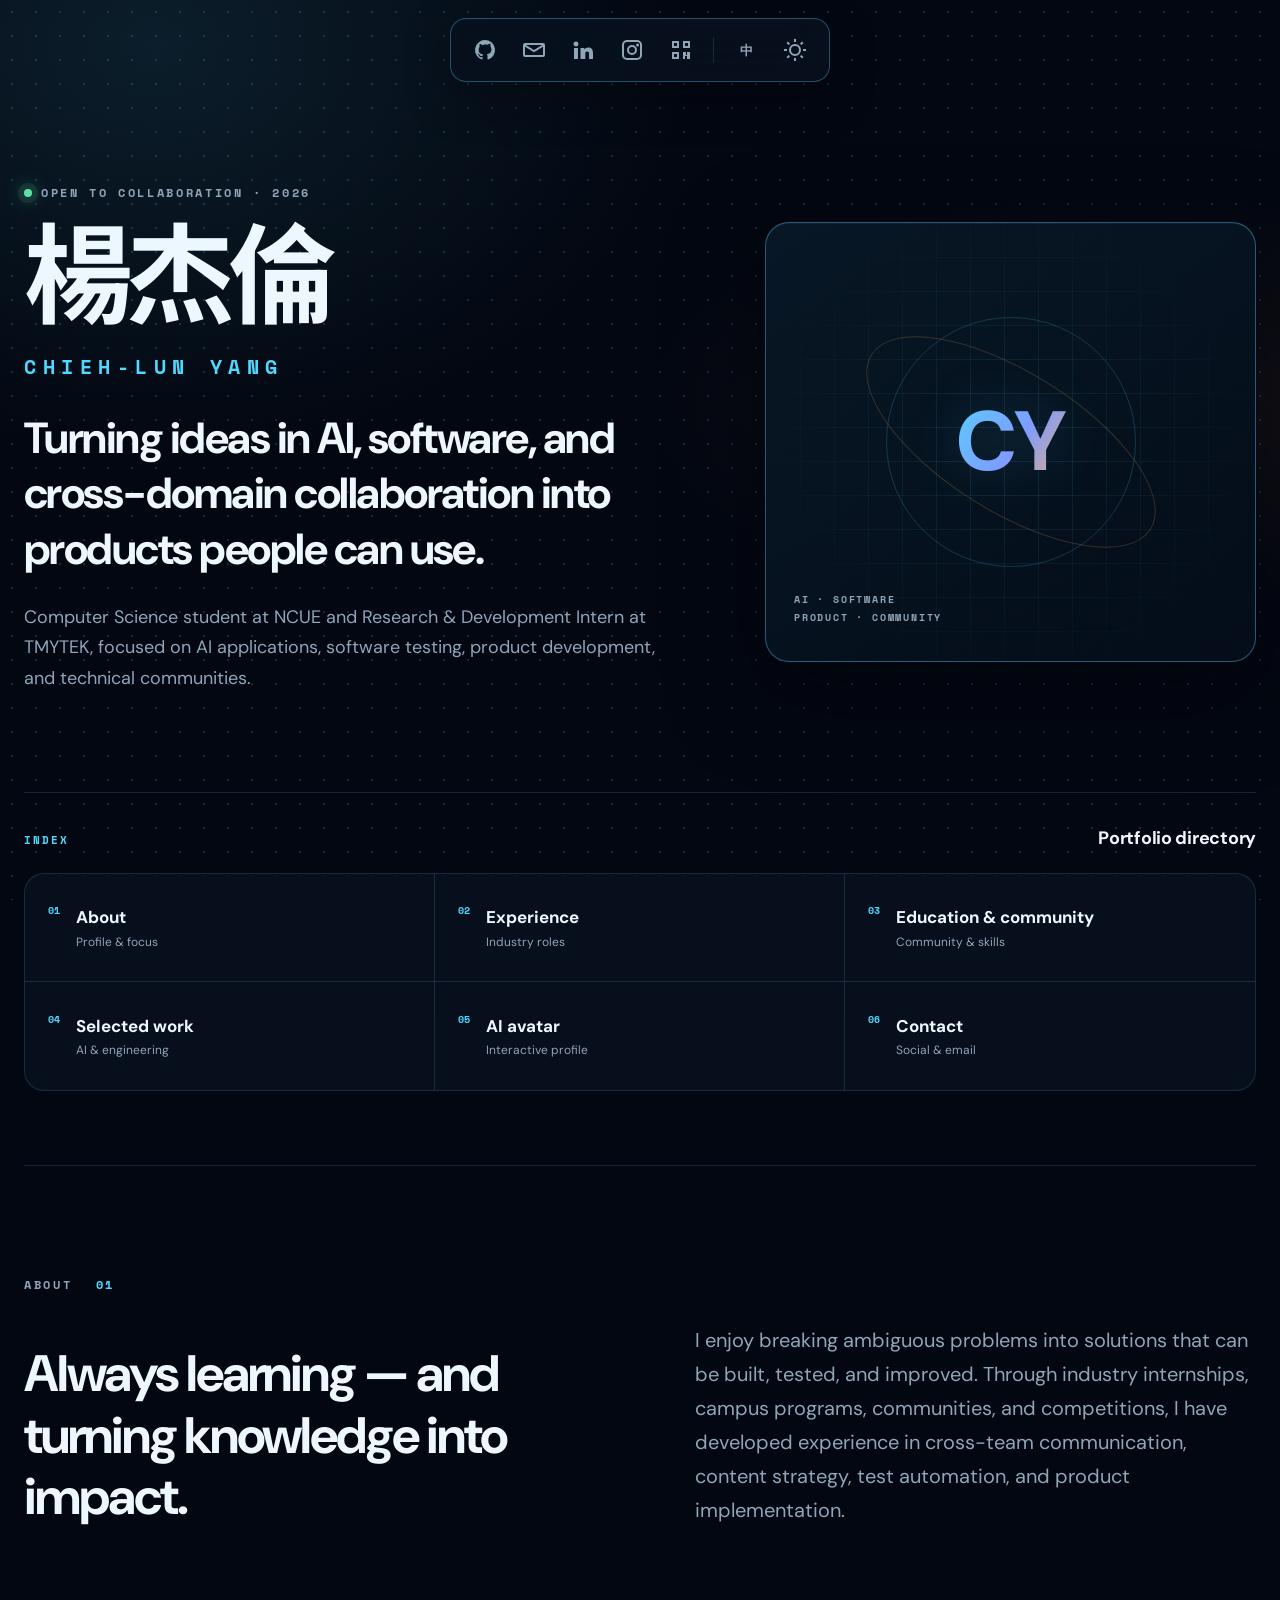
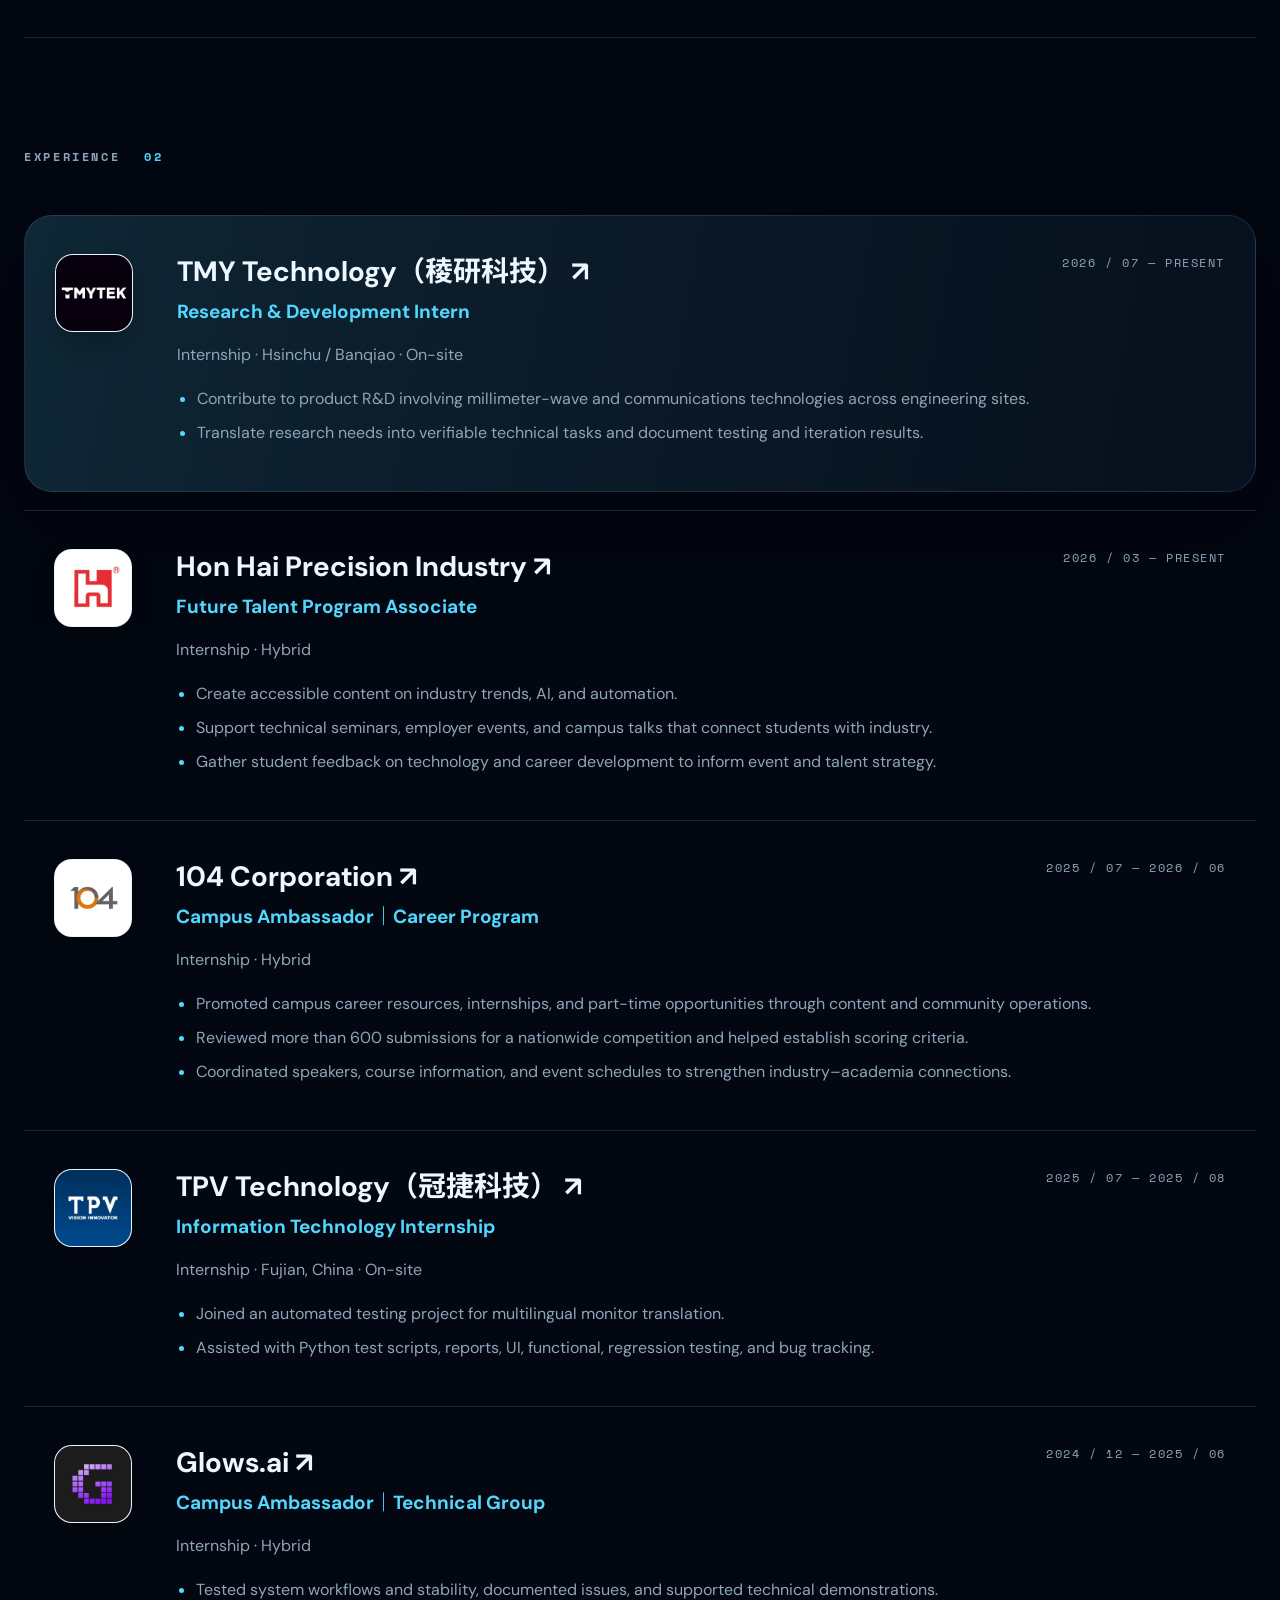
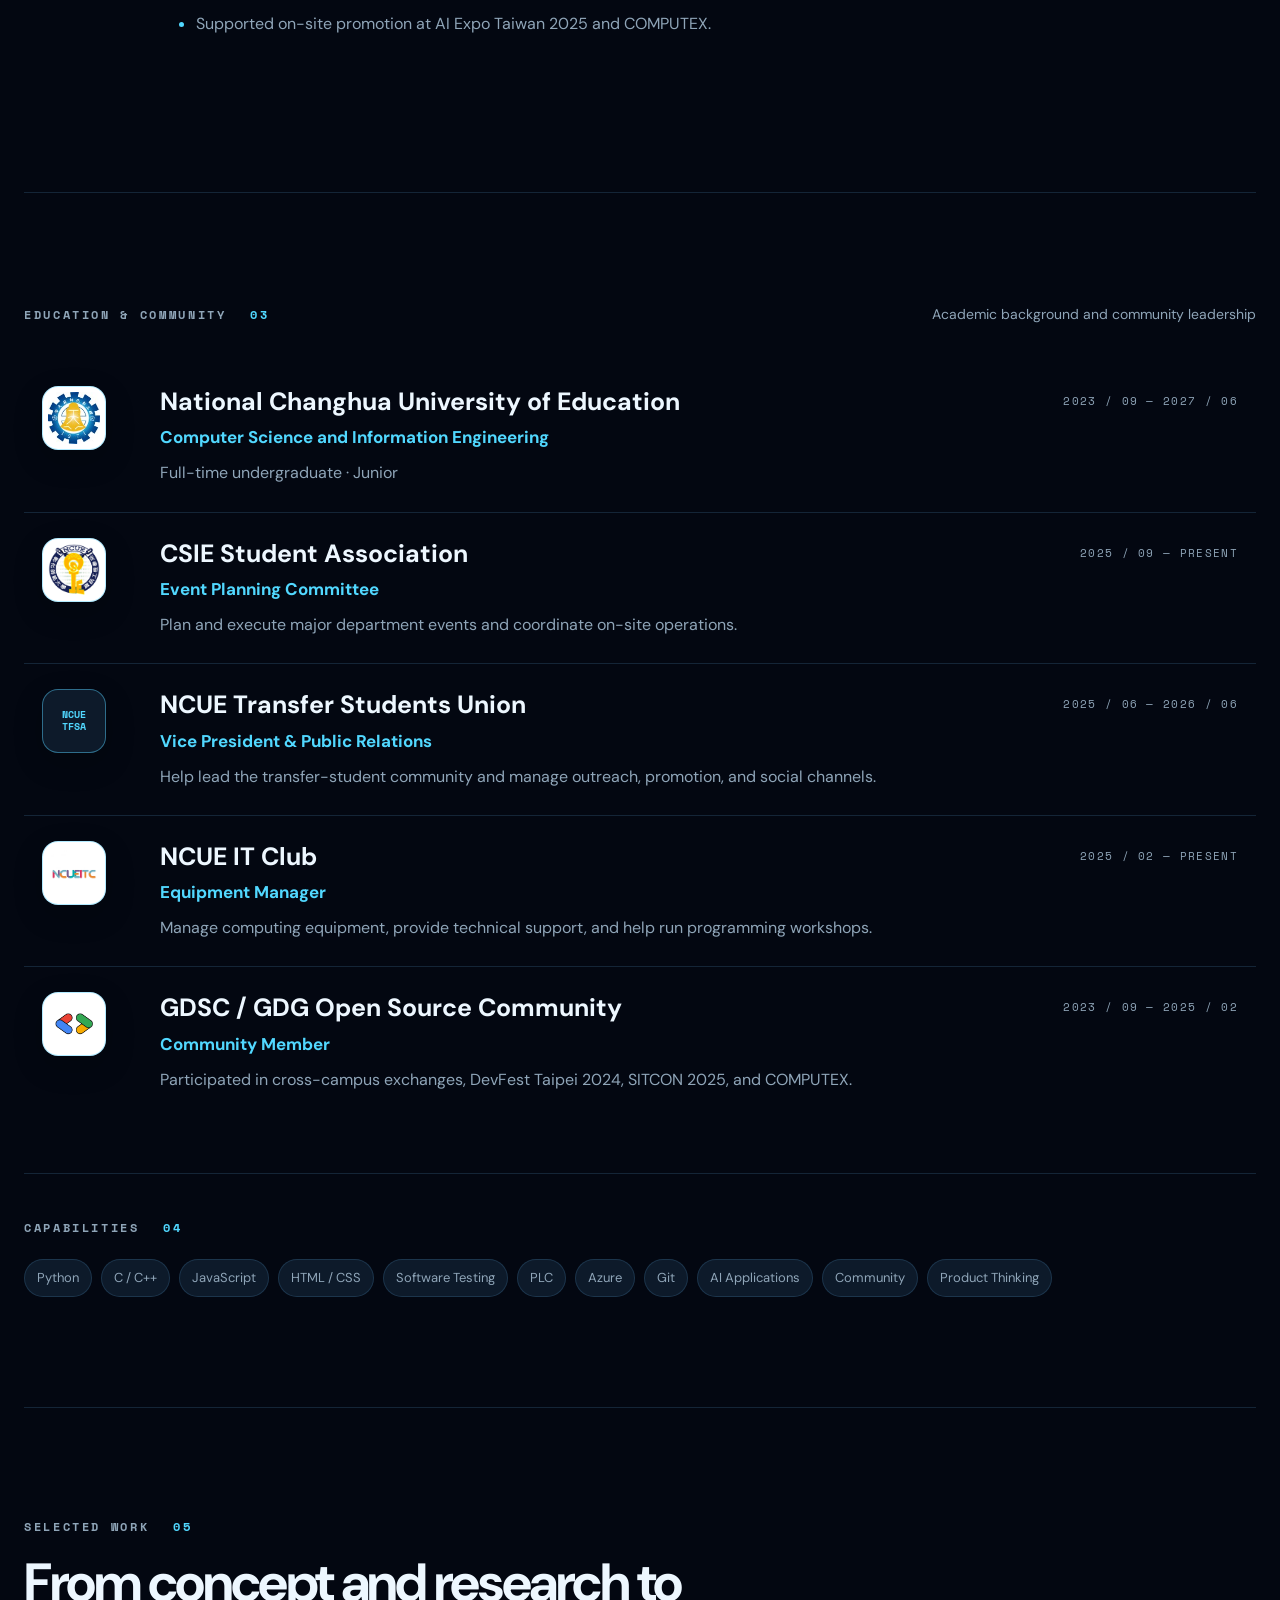
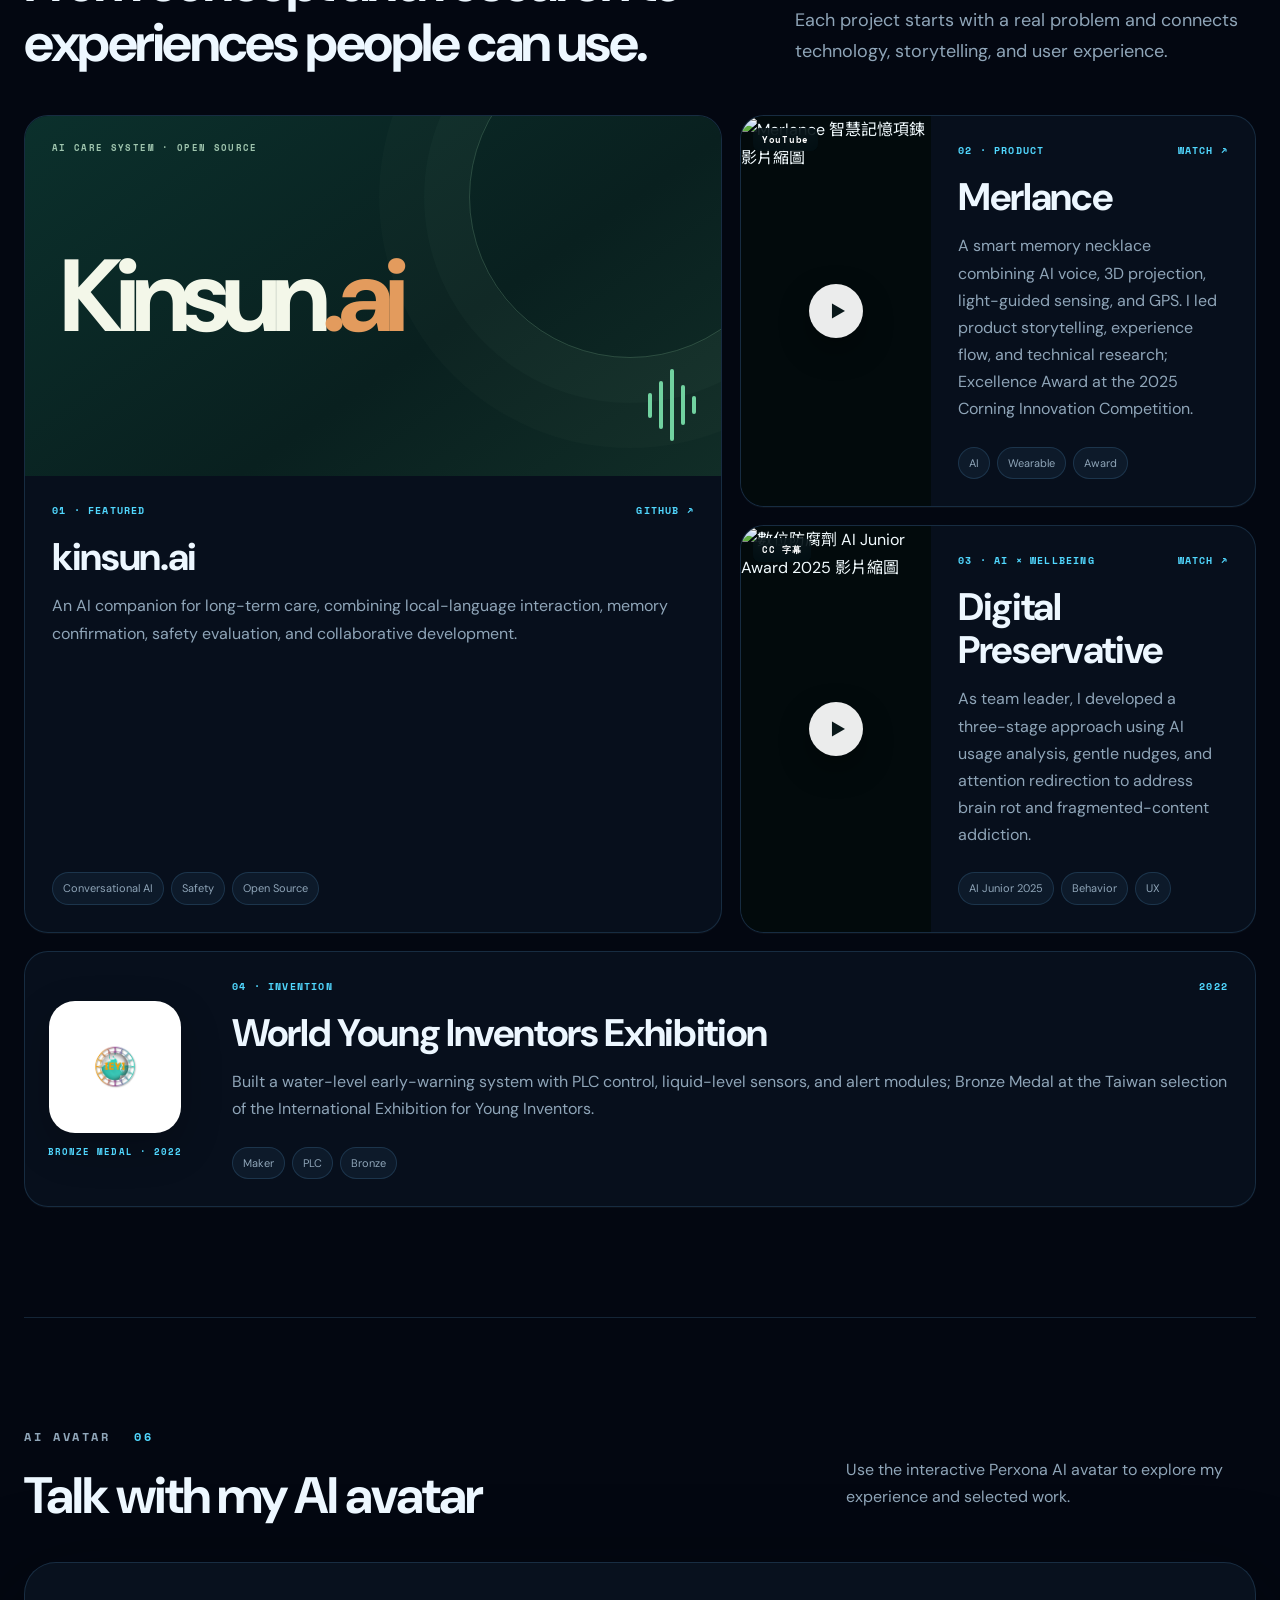
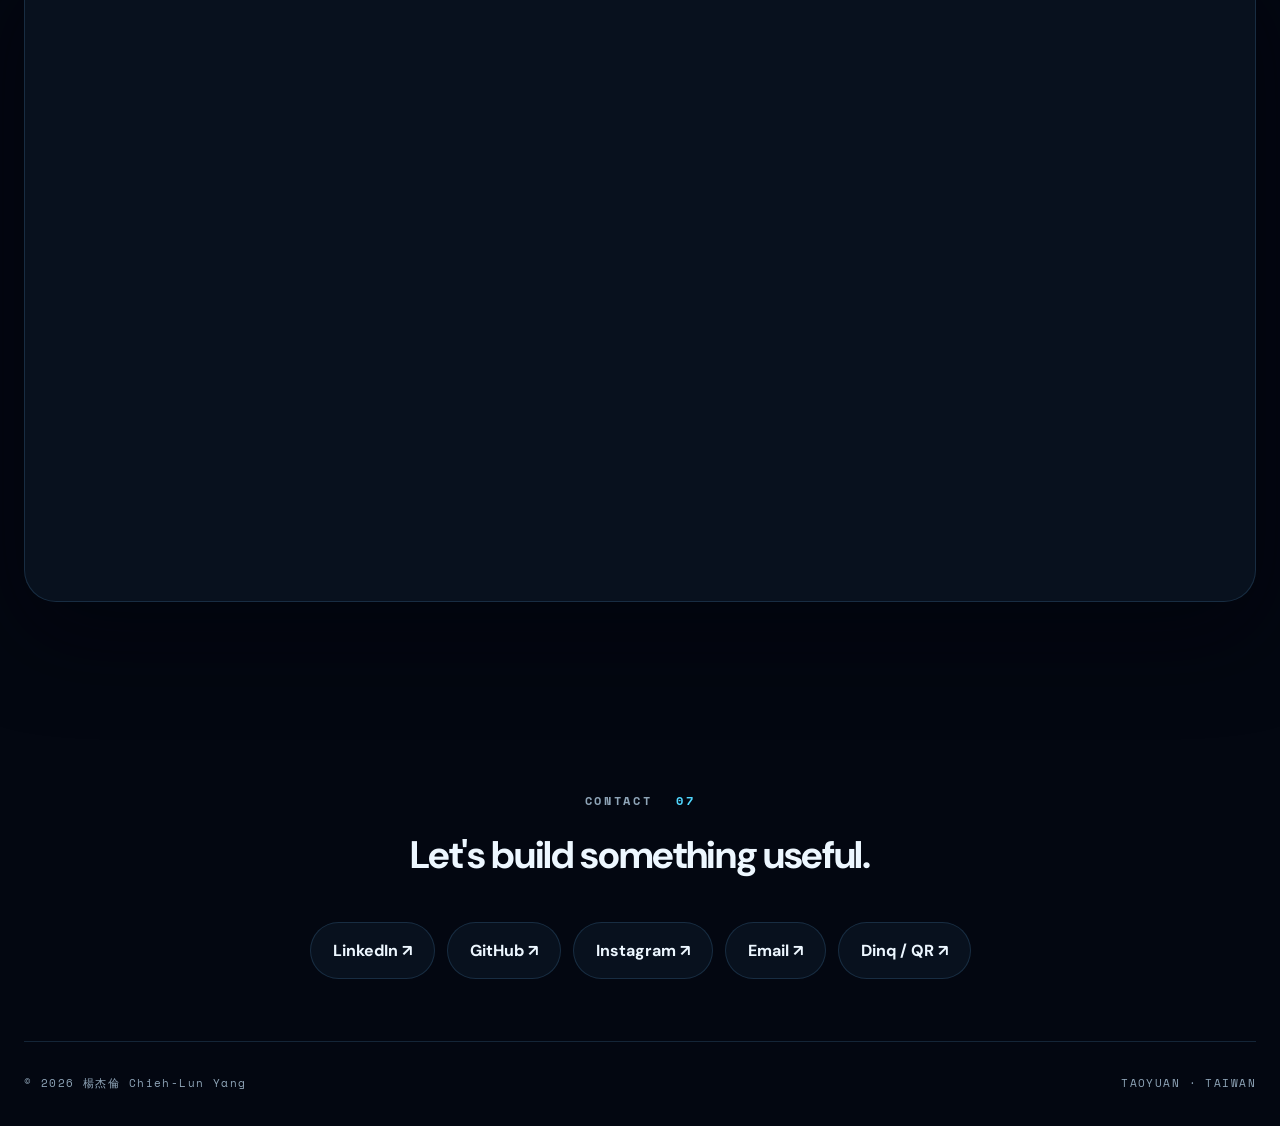
==== index.html @ 6ac5a12c "Keep Chinese hero name and align community logos" ====
<!doctype html>
<html lang="en" data-theme="dark">
<head>
  <meta charset="UTF-8">
  <meta name="viewport" content="width=device-width,initial-scale=1">
  <meta name="description" content="楊杰倫 Chieh-Lun Yang — Computer Science, AI, software testing and product innovation portfolio.">
  <meta name="theme-color" content="#0b0718">
  <title>楊杰倫 Chieh-Lun Yang｜Portfolio</title>
  <link rel="stylesheet" href="css/style.css?v=20260816-4">
  <script type="module" src="https://cdn.perxona.ai/asia/prod/latest/widget/entry/index.js"></script>
</head>
<body>
  <a class="skip-link" href="#main">跳到主要內容</a>
  <div class="ambient ambient-one"></div><div class="ambient ambient-two"></div>
  <nav class="command-bar" aria-label="快速連結">
    <a class="icon-link" href="https://github.com/DreamerForJay" target="_blank" rel="noopener" aria-label="GitHub" data-tooltip="GitHub"><svg viewBox="0 0 24 24"><path d="M12 2a10 10 0 0 0-3.16 19.49c.5.09.68-.22.68-.48v-1.9c-2.78.6-3.37-1.18-3.37-1.18-.45-1.16-1.11-1.47-1.11-1.47-.91-.62.07-.61.07-.61 1 .07 1.53 1.03 1.53 1.03.9 1.53 2.35 1.09 2.92.83.09-.65.35-1.09.64-1.34-2.22-.25-4.55-1.11-4.55-4.94 0-1.09.39-1.98 1.03-2.68-.1-.25-.45-1.27.1-2.64 0 0 .84-.27 2.75 1.02A9.55 9.55 0 0 1 12 6.5c.85 0 1.71.11 2.51.34 1.91-1.29 2.75-1.02 2.75-1.02.55 1.37.2 2.39.1 2.64.64.7 1.03 1.59 1.03 2.68 0 3.84-2.34 4.68-4.57 4.93.36.31.68.92.68 1.85v3.09c0 .27.18.58.69.48A10 10 0 0 0 12 2Z"/></svg></a>
    <a class="icon-link" href="mailto:cl.yang04@gmail.com" aria-label="Email" data-tooltip="Email"><svg viewBox="0 0 24 24"><path d="M3 5h18a2 2 0 0 1 2 2v10a2 2 0 0 1-2 2H3a2 2 0 0 1-2-2V7a2 2 0 0 1 2-2Zm9 7 8-5H4l8 5Zm0 2.35L3 8.73V17h18V8.73l-9 5.62Z"/></svg></a>
    <a class="icon-link" href="https://www.linkedin.com/in/chieh-lun-yang/" target="_blank" rel="noopener" aria-label="LinkedIn" data-tooltip="LinkedIn"><svg viewBox="0 0 24 24"><path d="M4.98 3.5A2.5 2.5 0 1 1 5 8.5a2.5 2.5 0 0 1-.02-5ZM3 10h4v11H3V10Zm6.5 0h3.83v1.5h.05c.53-1.01 1.84-2.08 3.78-2.08C21.2 9.42 22 12.08 22 15.54V21h-4v-4.84c0-1.16-.02-2.65-1.72-2.65-1.72 0-1.98 1.26-1.98 2.56V21h-4.8V10Z"/></svg></a>
    <a class="icon-link" href="https://www.instagram.com/_jay_0919/" target="_blank" rel="noopener" aria-label="Instagram" data-tooltip="Instagram"><svg viewBox="0 0 24 24"><path d="M7 2h10a5 5 0 0 1 5 5v10a5 5 0 0 1-5 5H7a5 5 0 0 1-5-5V7a5 5 0 0 1 5-5Zm0 2a3 3 0 0 0-3 3v10a3 3 0 0 0 3 3h10a3 3 0 0 0 3-3V7a3 3 0 0 0-3-3H7Zm10.5 1.5A1.5 1.5 0 1 1 16 7a1.5 1.5 0 0 1 1.5-1.5ZM12 7a5 5 0 1 1 0 10 5 5 0 0 1 0-10Zm0 2a3 3 0 1 0 0 6 3 3 0 0 0 0-6Z"/></svg></a>
    <button class="icon-link" id="qr-toggle" type="button" aria-label="開啟 QR Code" data-tooltip="QR Code"><svg viewBox="0 0 24 24"><path d="M3 3h7v7H3V3Zm2 2v3h3V5H5Zm9-2h7v7h-7V3Zm2 2v3h3V5h-3ZM3 14h7v7H3v-7Zm2 2v3h3v-3H5Zm9-2h3v3h-3v-3Zm4 0h3v7h-3v-3h-2v3h-2v-4h4v-3Z"/></svg></button>
    <span class="nav-divider" aria-hidden="true"></span>
    <button class="text-control" id="lang-toggle" type="button" aria-label="切換語言">EN</button>
    <button class="icon-link" id="theme-toggle" type="button" aria-label="切換色彩主題" data-tooltip="切換主題"><svg class="sun-icon" viewBox="0 0 24 24"><path d="M11 1h2v3h-2V1Zm0 19h2v3h-2v-3ZM3.51 4.93l1.42-1.42 2.12 2.12-1.42 1.42-2.12-2.12Zm13.44 13.44 1.42-1.42 2.12 2.12-1.42 1.42-2.12-2.12ZM1 11h3v2H1v-2Zm19 0h3v2h-3v-2ZM3.51 19.07l2.12-2.12 1.42 1.42-2.12 2.12-1.42-1.42ZM16.95 5.63l2.12-2.12 1.42 1.42-2.12 2.12-1.42-1.42ZM12 6a6 6 0 1 1 0 12 6 6 0 0 1 0-12Zm0 2a4 4 0 1 0 0 8 4 4 0 0 0 0-8Z"/></svg></button>
  </nav>

  <header class="hero">
    <div class="hero-copy reveal">
      <p class="eyebrow"><span class="status-dot"></span><span data-i18n="available">OPEN TO COLLABORATION · 2026</span></p>
      <h1><span data-i18n="surname">楊杰倫</span><small>CHIEH-LUN YANG</small></h1>
      <h2 data-i18n="headline">把 AI、軟體與跨域想法，做成真正能被使用的產品。</h2>
      <p class="hero-intro" data-i18n="intro">國立彰化師範大學資訊工程學系學生，目前於 TMYTEK 擔任研發實習生。專注 AI 應用、軟體測試、產品開發與技術社群。</p>
    </div>
    <div class="signal-card reveal" aria-hidden="true">
      <div class="signal-grid"></div><div class="orbit orbit-a"></div><div class="orbit orbit-b"></div>
      <div class="monogram">CY</div>
      <p>AI · SOFTWARE<br>PRODUCT · COMMUNITY</p>
    </div>
  </header>

  <main id="main">
    <section class="site-directory reveal" id="site-directory" aria-labelledby="directory-title">
      <div class="directory-label"><span>INDEX</span><h2 id="directory-title" data-i18n="directoryTitle">Portfolio directory</h2></div>
      <nav class="directory-grid" aria-label="Portfolio sections">
        <a href="#about"><span>01</span><strong data-i18n="navAbout">About</strong><small data-i18n="navAboutSub">Profile &amp; focus</small></a>
        <a href="#experience"><span>02</span><strong data-i18n="navExperience">Experience</strong><small data-i18n="navExperienceSub">Industry roles</small></a>
        <a href="#education"><span>03</span><strong data-i18n="navEducation">Education</strong><small data-i18n="navEducationSub">Community &amp; skills</small></a>
        <a href="#projects"><span>04</span><strong data-i18n="navProjects">Selected work</strong><small data-i18n="navProjectsSub">AI &amp; engineering</small></a>
        <a href="#avatar"><span>05</span><strong data-i18n="navAvatar">AI avatar</strong><small data-i18n="navAvatarSub">Interactive profile</small></a>
        <a href="#contact"><span>06</span><strong data-i18n="navContact">Contact</strong><small data-i18n="navContactSub">Social &amp; email</small></a>
      </nav>
    </section>
    <section class="section intro-grid reveal" id="about">
      <div><p class="section-kicker">ABOUT <span>01</span></p><h2 data-i18n="aboutTitle">持續學習，也持續把知識變成影響力。</h2></div>
      <p data-i18n="aboutBody">我喜歡把模糊的問題拆解成可以執行、測試與迭代的方案。從企業實習、校園大使到社群與競賽，我累積了跨團隊溝通、內容策劃、測試自動化與產品實作經驗。</p>
    </section>

    <section class="section experience-section" id="experience">
      <p class="section-kicker">EXPERIENCE <span>02</span></p>
      <div class="experience-list">
        <article class="experience-card featured reveal">
          <a class="brand-logo brand-tmy" href="https://tmytek.com/" target="_blank" rel="noopener" aria-label="Visit TMYTEK official website"><img src="assets/company-logos/tmytek.jpg" alt="TMYTEK logo"></a>
          <div class="experience-copy"><div class="role-line"><div><h3><a class="company-link" href="https://tmytek.com/" target="_blank" rel="noopener">TMY Technology（稜研科技） ↗</a></h3><h4 data-i18n="exp1Role">Research &amp; Development Intern</h4></div><time data-i18n="exp1Time">2026 / 07 — 現在</time></div><p class="meta" data-i18n="exp1Meta">實習 · 新竹／板橋 · 現場</p><ul><li data-i18n="exp1a">參與毫米波與通訊技術相關產品研發，協助跨據點的工程協作。</li><li data-i18n="exp1b">將研究需求轉換為可驗證的技術任務，持續紀錄測試與迭代結果。</li></ul></div>
        </article>
        <article class="experience-card reveal">
          <a class="brand-logo brand-honhai" href="https://www.foxconn.com/zh-tw" target="_blank" rel="noopener" aria-label="Visit Foxconn official website"><img src="assets/company-logos/foxconn.jpg" alt="鴻海精密工業 logo"></a>
          <div class="experience-copy"><div class="role-line"><div><h3><a class="company-link" href="https://www.foxconn.com/zh-tw" target="_blank" rel="noopener" data-i18n="foxconn">鴻海精密工業 ↗</a></h3><h4>Future Talent Program Associate</h4></div><time data-i18n="exp2Time">2026 / 03 — 現在</time></div><p class="meta" data-i18n="hybrid">實習 · 混合型</p><ul><li data-i18n="exp2a">撰寫產業趨勢、AI 與自動化技術內容，讓複雜議題更容易被理解。</li><li data-i18n="exp2b">協助技術研討會、企業說明會與校園講座，促進學生與企業交流。</li><li data-i18n="exp2c">蒐集學生對技術議題與職涯發展的回饋，提供活動與人才策略參考。</li></ul></div>
        </article>
        <article class="experience-card reveal">
          <a class="brand-logo brand-104" href="https://corp.104.com.tw/" target="_blank" rel="noopener" aria-label="Visit 104 Corporation official website"><img src="assets/company-logos/104.jpg" alt="104 人力銀行 logo"></a>
          <div class="experience-copy"><div class="role-line"><div><h3><a class="company-link" href="https://corp.104.com.tw/" target="_blank" rel="noopener" data-i18n="corp104">104 人力銀行 ↗</a></h3><h4>Campus Ambassador｜<span data-i18n="careerTeam">職涯課程組</span></h4></div><time>2025 / 07 — 2026 / 06</time></div><p class="meta" data-i18n="hybrid">實習 · 混合型</p><ul><li data-i18n="exp3a">推廣校園職涯資源、實習與打工機會，負責內容創作與社群經營。</li><li data-i18n="exp3b">協助全國競賽並審閱超過 600 件作品，參與建立評分標準。</li><li data-i18n="exp3c">協調企業講師、課程資訊與活動時程，強化產學連結。</li></ul></div>
        </article>
        <article class="experience-card reveal">
          <a class="brand-logo brand-tpv" href="https://www.tpv-tech.com/en/" target="_blank" rel="noopener" aria-label="Visit TPV Technology official website"><img src="assets/company-logos/tpv.jpg" alt="TPV Technology logo"></a>
          <div class="experience-copy"><div class="role-line"><div><h3><a class="company-link" href="https://www.tpv-tech.com/en/" target="_blank" rel="noopener">TPV Technology（冠捷科技） ↗</a></h3><h4>Information Technology Internship</h4></div><time>2025 / 07 — 2025 / 08</time></div><p class="meta" data-i18n="exp4Meta">實習 · 中國福建 · 現場</p><ul><li data-i18n="exp4a">加入多語系顯示器翻譯自動化測試專案。</li><li data-i18n="exp4b">協助 Python 測試腳本、測試報告、UI／功能／回歸測試與 Bug Tracking。</li></ul></div>
        </article>
        <article class="experience-card reveal">
          <a class="brand-logo brand-glows" href="https://glows.ai/" target="_blank" rel="noopener" aria-label="Visit Glows.ai official website"><img src="assets/company-logos/glows-ai.jpg" alt="Glows.ai logo"></a>
          <div class="experience-copy"><div class="role-line"><div><h3><a class="company-link" href="https://glows.ai/" target="_blank" rel="noopener">Glows.ai ↗</a></h3><h4>Campus Ambassador｜Technical Group</h4></div><time>2024 / 12 — 2025 / 06</time></div><p class="meta" data-i18n="hybrid">實習 · 混合型</p><ul><li data-i18n="exp5a">執行系統流程與穩定性測試，整理問題並協助技術展示。</li><li data-i18n="exp5b">參與 AI Expo Taiwan 2025 與 COMPUTEX 現場推廣。</li></ul></div>
        </article>
      </div>
    </section>

    <section class="section education-community reveal" id="education">
      <div class="section-label-row"><p class="section-kicker">EDUCATION &amp; COMMUNITY <span>03</span></p><p data-i18n="educationSectionLabel">Academic background and community leadership</p></div>
      <div class="community-list">
        <article class="community-row education-row">
          <div class="community-badge logo-badge"><img src="assets/community-logos/ncue.jpg" alt="NCUE logo"></div><div class="community-copy"><h3 data-i18n="educationTitle">國立彰化師範大學</h3><h4 data-i18n="educationMajorShort">資訊工程學系</h4><p data-i18n="educationStatus">大學日間部 · 大三在學中</p></div><time>2023 / 09 — 2027 / 06</time>
        </article>
        <article class="community-row">
          <div class="community-badge logo-badge"><img src="assets/community-logos/ncue-csie.png" alt="NCUE Department of Computer Science and Information Engineering logo"></div><div class="community-copy"><h3 data-i18n="csieAssociation">資訊工程學系學會</h3><h4 data-i18n="eventTeam">活動組</h4><p data-i18n="eventTeamDesc">協助規劃與執行系上大型活動，負責現場協調與支援。</p></div><time data-i18n="sepPresent">2025 / 09 — 現在</time>
        </article>
        <article class="community-row">
          <div class="community-badge text-badge">NCUE<br>TFSA</div><div class="community-copy"><h3 data-i18n="transferUnion">彰師大轉學生聯誼社</h3><h4 data-i18n="vicePr">副會長 &amp; 公關</h4><p data-i18n="transferDesc">轉學生交流平台主要負責人之一，負責對外聯繫、活動宣傳與社群經營。</p></div><time data-i18n="transferTime">2025 / 06 — 2026 / 06</time>
        </article>
        <article class="community-row">
          <div class="community-badge logo-badge wide-logo"><img src="assets/community-logos/ncueitc.jpg" alt="NCUE IT Club logo"></div><div class="community-copy"><h3>NCUE <span data-i18n="itClub">資訊社</span></h3><h4 data-i18n="equipmentManager">設備管理幹部</h4><p data-i18n="itClubDesc">管理社團電腦設備與技術支援，協助辦理程式工作坊與技術交流。</p></div><time data-i18n="febPresent">2025 / 02 — 現在</time>
        </article>
        <article class="community-row">
          <div class="community-badge logo-badge"><img src="assets/community-logos/gdg.png" alt="Google Developer Groups logo"></div><div class="community-copy"><h3>GDSC / GDG <span data-i18n="openSourceClub">開源社</span></h3><h4 data-i18n="communityMember">社群參與成員</h4><p data-i18n="gdgDesc">參與跨校技術交流、DevFest Taipei 2024、SITCON 2025 與 COMPUTEX。</p></div><time>2023 / 09 — 2025 / 02</time>
        </article>
      </div>
      <div class="capabilities-bar"><p class="section-kicker">CAPABILITIES <span>04</span></p><div class="skill-cloud"><span>Python</span><span>C / C++</span><span>JavaScript</span><span>HTML / CSS</span><span>Software Testing</span><span>PLC</span><span>Azure</span><span>Git</span><span>AI Applications</span><span>Community</span><span>Product Thinking</span></div></div>
    </section>    <section class="section projects-section" id="projects">
      <div class="section-heading-row">
        <div><p class="section-kicker">SELECTED WORK <span>05</span></p><h2 data-i18n="workTitle">從概念、研究到可被體驗的成果。</h2></div>
        <p data-i18n="workIntro">每個專案都從真實問題出發，結合技術、敘事與使用者體驗。</p>
      </div>
      <div class="work-grid">
        <a class="work-card work-featured reveal" href="https://github.com/DreamerForJay/kinsun.ai" target="_blank" rel="noopener">
          <div class="work-visual kinsun-visual"><span class="visual-label">AI CARE SYSTEM · OPEN SOURCE</span><div class="kinsun-mark">Kinsun<span>.ai</span></div><div class="wave-lines" aria-hidden="true"><i></i><i></i><i></i><i></i><i></i></div></div>
          <div class="work-content"><div class="work-meta"><span>01 · FEATURED</span><span>GITHUB ↗</span></div><h3>kinsun.ai</h3><p data-i18n="kinsunDesc">智慧長照 AI 陪伴系統：以在地語言、記憶確認、安全評估與協作開發，打造更有溫度的日常陪伴。</p><div class="tag-row"><span>Conversational AI</span><span>Safety</span><span>Open Source</span></div></div>
        </a>
        <a class="work-card video-card reveal" href="https://www.youtube.com/watch?v=64SL22QFiXE" target="_blank" rel="noopener">
          <div class="video-thumb"><img src="https://i.ytimg.com/vi/64SL22QFiXE/hqdefault.jpg" alt="Merlance 智慧記憶項鍊影片縮圖" loading="lazy"><span class="play-button" aria-hidden="true">▶</span><span class="platform-badge">YouTube</span></div>
          <div class="work-content"><div class="work-meta"><span>02 · PRODUCT</span><span>WATCH ↗</span></div><h3>Merlance</h3><p data-i18n="project1">智慧記憶項鍊，整合 AI 語音、3D 投影、光導感測與 GPS；負責產品敘事、體驗流程與技術研究，獲 2025 康寧創星家優等獎。</p><div class="tag-row"><span>AI</span><span>Wearable</span><span>Award</span></div></div>
        </a>
        <a class="work-card video-card reveal" href="https://www.youtube.com/watch?v=78hk0V9nmzQ" target="_blank" rel="noopener">
          <div class="video-thumb"><img src="https://i.ytimg.com/vi/78hk0V9nmzQ/hqdefault.jpg" alt="數位防腐劑 AI Junior Award 2025 影片縮圖" loading="lazy"><span class="play-button" aria-hidden="true">▶</span><span class="platform-badge">CC 字幕</span></div>
          <div class="work-content"><div class="work-meta"><span>03 · AI × WELLBEING</span><span>WATCH ↗</span></div><h3 data-i18n="detoxTitle">數位防腐劑</h3><p data-i18n="project2">擔任組長，以 AI 使用分析、溫和提醒與注意力轉移三階段方法，協助使用者改善「腦腐」與碎片內容成癮。</p><div class="tag-row"><span>AI Junior 2025</span><span>Behavior</span><span>UX</span></div></div>
        </a>
        <article class="work-card award-card reveal">
          <div class="award-logo"><img src="assets/community-logos/ieyi.gif" alt="IEYI International Exhibition for Young Inventors logo"><span>BRONZE MEDAL · 2022</span></div>
          <div class="work-content"><div class="work-meta"><span>04 · INVENTION</span><span>2022</span></div><h3>World Young Inventors Exhibition</h3><p data-i18n="project3">世界青少年發明展臺灣選拔銅牌，展現團隊協作、創意發想與原型實作能力。</p><div class="tag-row"><span>Maker</span><span>PLC</span><span>Bronze</span></div></div>
        </article>
      </div>
    </section>

    <section class="section perxona-wrap" id="avatar">
      <div class="perxona-heading"><div><p class="section-kicker">AI AVATAR <span>06</span></p><h2 data-i18n="avatarTitle">和我的 AI 分身聊聊</h2></div><p data-i18n="avatarBody">透過 Perxona 互動式 AI Avatar，快速了解我的經歷與作品。</p></div>
      <div class="perxona-stage"><sv-agent agentProfileId="01KZTWP1ZTSVQWBWG3TS7M5HGF" presentationMode="embedded" apiKey="9aa94b29-ab8d-44de-93b8-dc2483a078bc"></sv-agent></div>
    </section>
  </main>

  <footer class="footer" id="contact">
    <div class="contact-intro"><p class="section-kicker">CONTACT <span>07</span></p><h2 data-i18n="contactTitle">Let&#39;s build something useful.</h2></div>
    <div class="social-links">
      <a href="https://www.linkedin.com/in/chieh-lun-yang/" target="_blank" rel="noopener">LinkedIn ↗</a>
      <a href="https://github.com/DreamerForJay" target="_blank" rel="noopener">GitHub ↗</a>
      <a href="https://www.instagram.com/_jay_0919/" target="_blank" rel="noopener">Instagram ↗</a>
      <a href="mailto:cl.yang04@gmail.com">Email ↗</a>
      <button type="button" data-open-qr>Dinq / QR ↗</button>
    </div>
    <div class="footer-bottom"><p>© 2026 楊杰倫 Chieh-Lun Yang</p><p>TAOYUAN · TAIWAN</p></div>
  </footer>

  <dialog class="qr-dialog" id="qr-dialog" aria-labelledby="qr-title">
    <button class="dialog-close" type="button" aria-label="關閉 QR Code">×</button>
    <p class="section-kicker">DINQ CARD</p><h2 id="qr-title" data-i18n="qrTitle">掃描查看所有聯絡方式</h2><p data-i18n="qrBody">用手機相機掃描，或直接點下方連結。</p>
    <a class="qr-image-link" href="https://dinq.me/clyang" target="_blank" rel="noopener"><img src="assets/clyang-qrcode-2026-08-12.png" alt="dinq.me/clyang QR Code"></a>
    <a class="qr-url" href="https://dinq.me/clyang" target="_blank" rel="noopener">dinq.me/clyang ↗</a>
  </dialog>
  <script src="js/main.js?v=20260816-1"></script>
</body>
</html>
---- css/style.css ----
@import url('https://fonts.googleapis.com/css2?family=DM+Sans:wght@400;500;600;700&family=Noto+Sans+TC:wght@400;500;600;700;800&family=Space+Mono:wght@400;700&display=swap');

:root{--bg:#f4f2fb;--surface:#fff;--surface-2:#eeebf7;--text:#171226;--muted:#675f78;--line:rgba(50,37,77,.14);--accent:#6c42e8;--accent-2:#0e8fa4;--glow:rgba(108,66,232,.18);--shadow:0 26px 70px rgba(40,25,79,.12);color-scheme:light}
html[data-theme="dark"]{--bg:#090614;--surface:#141023;--surface-2:#1b1530;--text:#f2efff;--muted:#aaa2bf;--line:rgba(193,178,255,.16);--accent:#a983ff;--accent-2:#5de1e6;--glow:rgba(131,91,255,.24);--shadow:0 26px 80px rgba(0,0,0,.38);color-scheme:dark}
*{box-sizing:border-box}
html{scroll-behavior:smooth;scroll-padding-top:105px}
body{margin:0;background:var(--bg);color:var(--text);font-family:"DM Sans","Noto Sans TC",sans-serif;line-height:1.7;overflow-x:hidden;transition:background .35s,color .35s}
button,a{font:inherit}a{color:inherit}svg{width:24px;height:24px;fill:currentColor}.skip-link{position:fixed;left:1rem;top:-5rem;z-index:1000;background:var(--accent);color:#fff;padding:.7rem 1rem;border-radius:.6rem}.skip-link:focus{top:1rem}
.ambient{position:fixed;z-index:-1;border-radius:50%;filter:blur(120px);opacity:.34;pointer-events:none}.ambient-one{width:560px;height:560px;left:-250px;top:90px;background:#6d35e9}.ambient-two{width:520px;height:520px;right:-220px;top:680px;background:#0c8d9a}
.command-bar{position:sticky;top:18px;z-index:30;width:max-content;max-width:calc(100% - 24px);margin:18px auto 0;padding:9px 12px;display:flex;align-items:center;gap:5px;border:1px solid var(--line);border-radius:22px;background:color-mix(in srgb,var(--surface) 78%,transparent);box-shadow:0 14px 40px rgba(0,0,0,.18);backdrop-filter:blur(20px)}
.icon-link,.text-control{position:relative;width:44px;height:44px;border:0;border-radius:14px;display:grid;place-items:center;color:var(--muted);background:transparent;cursor:pointer;transition:transform .2s,color .2s,background .2s,box-shadow .2s;text-decoration:none}.icon-link:hover,.text-control:hover,.icon-link:focus-visible,.text-control:focus-visible{outline:0;color:var(--text);background:var(--surface-2);transform:translateY(-2px);box-shadow:0 8px 25px var(--glow)}.icon-link[data-tooltip]::after{content:attr(data-tooltip);position:absolute;top:calc(100% + 10px);left:50%;transform:translate(-50%,-5px);padding:4px 8px;background:var(--text);color:var(--bg);font:500 11px "Space Mono",monospace;border-radius:5px;opacity:0;visibility:hidden;transition:.2s;white-space:nowrap}.icon-link:hover::after{opacity:1;visibility:visible;transform:translate(-50%,0)}.text-control{font:700 13px "Space Mono",monospace}.nav-divider{height:26px;width:1px;background:var(--line);margin:0 5px}
.hero,main,.footer{width:min(1240px,calc(100% - 48px));margin-inline:auto}.hero{min-height:690px;display:grid;grid-template-columns:1.15fr .85fr;gap:80px;align-items:center;padding:90px 0 80px}.eyebrow,.section-kicker{font:700 12px "Space Mono",monospace;letter-spacing:.22em;text-transform:uppercase;color:var(--muted)}.eyebrow{display:flex;align-items:center;gap:9px}.status-dot{width:8px;height:8px;border-radius:50%;background:#5de1a7;box-shadow:0 0 0 6px rgba(93,225,167,.1),0 0 18px #5de1a7;animation:pulse 2s infinite}.hero h1{font-size:clamp(64px,8.5vw,122px);letter-spacing:-.065em;line-height:.88;margin:30px 0;color:var(--text)}.hero h1 small{display:block;margin:24px 0 0;font:700 clamp(14px,1.6vw,21px) "Space Mono",monospace;letter-spacing:.32em;color:var(--accent)}.hero h2{max-width:770px;font-size:clamp(26px,3.4vw,46px);line-height:1.28;letter-spacing:-.035em;margin:0 0 24px}.hero-intro{max-width:690px;color:var(--muted);font-size:18px}.hero-actions{display:flex;gap:12px;flex-wrap:wrap;margin-top:38px}.button{padding:13px 20px;border-radius:99px;text-decoration:none;font-weight:700;border:1px solid var(--line);transition:.25s}.button:hover{transform:translateY(-3px);box-shadow:0 13px 30px var(--glow)}.button.primary{background:var(--accent);color:#fff;border-color:transparent}.button.ghost{background:var(--surface)}
.signal-card{height:440px;position:relative;border:1px solid var(--line);border-radius:42px;background:linear-gradient(145deg,color-mix(in srgb,var(--surface) 92%,transparent),color-mix(in srgb,var(--accent) 8%,var(--surface)));overflow:hidden;box-shadow:var(--shadow);display:grid;place-items:center}.signal-grid{position:absolute;inset:0;background-image:linear-gradient(var(--line) 1px,transparent 1px),linear-gradient(90deg,var(--line) 1px,transparent 1px);background-size:34px 34px;mask-image:linear-gradient(to bottom,black,transparent)}.monogram{z-index:2;font:700 84px "Space Mono",monospace;letter-spacing:-.14em;background:linear-gradient(135deg,var(--accent-2),var(--accent));-webkit-background-clip:text;color:transparent;filter:drop-shadow(0 0 30px var(--glow))}.signal-card p{position:absolute;bottom:24px;left:28px;font:700 10px/1.8 "Space Mono",monospace;letter-spacing:.18em;color:var(--muted)}.orbit{position:absolute;border:1px solid var(--accent);border-radius:50%;opacity:.35}.orbit-a{width:250px;height:250px;animation:orbit 14s linear infinite}.orbit-b{width:330px;height:140px;transform:rotate(32deg);animation:orbitB 11s linear infinite}
.section{padding:110px 0;border-top:1px solid var(--line)}.section-kicker{margin:0 0 50px}.section-kicker span{color:var(--accent);margin-left:14px}.intro-grid{display:grid;grid-template-columns:1fr 1fr;gap:110px;align-items:end}.intro-grid h2,.split-section h2,.perxona-heading h2{font-size:clamp(30px,4vw,54px);line-height:1.2;letter-spacing:-.04em;margin:0}.intro-grid>p{font-size:20px;color:var(--muted);margin:0}
.experience-list{display:flex;flex-direction:column}.experience-card{display:grid;grid-template-columns:96px 1fr;gap:26px;padding:38px 30px;border-top:1px solid var(--line);transition:background .25s,transform .25s,border-color .25s}.experience-card:first-child{border-top:0}.experience-card:hover{background:linear-gradient(90deg,var(--glow),transparent);transform:translateX(7px);border-color:var(--accent)}.experience-card.featured{border:1px solid var(--line);border-radius:28px;background:linear-gradient(100deg,var(--glow),color-mix(in srgb,var(--surface) 94%,transparent));margin-bottom:18px;box-shadow:var(--shadow)}.brand-logo{width:78px;height:78px;border:1px solid var(--line);border-radius:22px;display:grid;place-items:center;background:#100b21;box-shadow:0 12px 25px rgba(0,0,0,.2);font-weight:800}.brand-logo span{font-size:23px}.brand-tmy{color:#b593ff}.brand-honhai{background:#fff;color:#ef3847}.brand-honhai span{font-size:36px;font-family:"Space Mono"}.brand-104{background:#fff;color:#ed8c1a}.brand-tpv{background:#075589;color:#fff}.brand-glows{background:#111;color:#b756ff}.role-line{display:flex;justify-content:space-between;gap:24px}.role-line h3{font-size:28px;line-height:1.25;margin:0 0 7px}.role-line h4{font-size:19px;color:var(--accent);margin:0}.role-line time{white-space:nowrap;color:var(--muted);font:400 12px "Space Mono",monospace;letter-spacing:.13em}.meta{color:var(--muted);margin:12px 0 17px}.experience-copy ul{margin:0;padding-left:20px;color:var(--muted)}.experience-copy li{margin:7px 0}.experience-copy li::marker{color:var(--accent)}
.split-section{display:grid;grid-template-columns:1fr 1fr;gap:90px}.split-section>div{padding:38px;border:1px solid var(--line);border-radius:28px;background:color-mix(in srgb,var(--surface) 75%,transparent);transition:.25s}.split-section>div:hover{transform:translateY(-6px);box-shadow:var(--shadow);border-color:color-mix(in srgb,var(--accent) 60%,var(--line))}.split-section .section-kicker{margin-bottom:25px}.split-section p:not(.section-kicker){color:var(--muted)}.split-section .accent{color:var(--accent)!important;font-weight:700}.skill-cloud{display:flex;gap:9px;flex-wrap:wrap}.skill-cloud span,.project-card div span{padding:7px 12px;border-radius:99px;border:1px solid var(--line);background:var(--surface-2);color:var(--muted);font-size:13px;transition:.2s}.skill-cloud span:hover{color:var(--text);border-color:var(--accent);transform:translateY(-2px)}
.project-grid{display:grid;grid-template-columns:repeat(3,1fr);gap:18px}.project-card{min-height:330px;padding:30px;border:1px solid var(--line);border-radius:26px;background:var(--surface);display:flex;flex-direction:column;transition:.3s}.project-card:hover{transform:translateY(-9px) rotate(-.4deg);box-shadow:var(--shadow);border-color:var(--accent)}.project-card:nth-child(2):hover{transform:translateY(-9px) rotate(.4deg)}.project-no{font:700 12px "Space Mono",monospace;color:var(--accent)}.project-card h3{font-size:28px;margin:28px 0 12px}.project-card p{color:var(--muted);margin:0 0 auto}.project-card div{display:flex;flex-wrap:wrap;gap:7px;margin-top:24px}
.perxona-heading{display:flex;align-items:end;justify-content:space-between;gap:40px;margin-bottom:35px}.perxona-heading .section-kicker{margin-bottom:20px}.perxona-heading>p{max-width:410px;color:var(--muted)}.perxona-stage{height:640px;border:1px solid var(--line);border-radius:32px;overflow:hidden;background:var(--surface);box-shadow:var(--shadow)}.perxona-stage sv-agent{display:block;width:100%;height:640px}
.footer{padding:80px 0 24px}.social-links{display:flex;justify-content:center;gap:12px;flex-wrap:wrap;padding-bottom:70px}.social-links a,.social-links button{border:1px solid var(--line);border-radius:99px;padding:14px 22px;background:var(--surface);text-decoration:none;color:var(--text);font-weight:700;cursor:pointer;transition:.25s}.social-links a:hover,.social-links button:hover{background:var(--accent);color:#fff;border-color:transparent;transform:translateY(-4px);box-shadow:0 12px 30px var(--glow)}.footer-bottom{border-top:1px solid var(--line);padding-top:22px;display:flex;justify-content:space-between;color:var(--muted);font:400 11px "Space Mono",monospace;letter-spacing:.13em}
.qr-dialog{width:min(520px,calc(100% - 28px));padding:45px;border:1px solid var(--line);border-radius:34px;background:var(--surface);color:var(--text);text-align:center;box-shadow:0 35px 110px rgba(0,0,0,.65)}.qr-dialog::backdrop{background:rgba(5,2,14,.78);backdrop-filter:blur(9px)}.qr-dialog[open]{animation:dialogIn .25s ease}.qr-dialog .section-kicker{margin:0 0 15px}.qr-dialog h2{font-size:30px;margin:0 0 7px}.qr-dialog>p:not(.section-kicker){color:var(--muted);margin:0 0 26px}.dialog-close{position:absolute;right:18px;top:14px;border:0;background:transparent;color:var(--muted);font-size:36px;line-height:1;cursor:pointer;transition:.2s}.dialog-close:hover{color:var(--text);transform:rotate(90deg)}.qr-image-link{display:block;margin:auto;background:#fff;padding:25px;border-radius:25px;width:min(330px,100%)}.qr-image-link img{display:block;width:100%;aspect-ratio:1;image-rendering:pixelated}.qr-url{display:inline-block;margin-top:25px;color:var(--accent);font-weight:800;text-decoration:none;font-size:20px}.reveal{opacity:0;transform:translateY(24px);transition:opacity .7s,transform .7s}.reveal.visible{opacity:1;transform:none}
@keyframes pulse{50%{opacity:.55;transform:scale(.85)}}@keyframes orbit{to{transform:rotate(360deg)}}@keyframes orbitB{to{transform:rotate(392deg)}}@keyframes dialogIn{from{opacity:0;transform:translateY(15px) scale(.97)}}
@media(max-width:900px){.hero{grid-template-columns:1fr;min-height:auto;padding-top:85px;gap:40px}.signal-card{height:320px}.intro-grid,.split-section{grid-template-columns:1fr;gap:32px}.project-grid{grid-template-columns:1fr}.perxona-heading{display:block}.perxona-heading>p{margin-top:16px}.role-line{display:block}.role-line time{display:block;margin-top:12px}}
@media(max-width:620px){.command-bar{top:8px;margin-top:8px;padding:6px 7px}.icon-link,.text-control{width:38px;height:38px;border-radius:11px}.nav-divider{margin:0 1px}.hero,main,.footer{width:min(100% - 28px,1240px)}.hero{padding:68px 0}.hero h1{font-size:55px}.hero h1 small{font-size:12px;letter-spacing:.2em}.hero h2{font-size:27px}.hero-intro{font-size:16px}.signal-card{height:280px;border-radius:28px}.section{padding:75px 0}.section-kicker{margin-bottom:34px}.intro-grid>p{font-size:17px}.experience-card,.experience-card.featured{grid-template-columns:1fr;padding:25px 18px;border-radius:23px}.brand-logo{width:62px;height:62px;border-radius:17px}.role-line h3{font-size:22px}.role-line h4{font-size:17px}.experience-card:hover{transform:translateY(-4px)}.split-section>div{padding:25px}.project-card{min-height:290px}.perxona-stage,.perxona-stage sv-agent{height:520px}.qr-dialog{padding:38px 22px 28px}.qr-dialog h2{font-size:25px}.qr-image-link{padding:18px}.footer-bottom{display:block;text-align:center}.footer-bottom p:last-child{margin-top:8px}.social-links{padding-bottom:50px}}
@media(prefers-reduced-motion:reduce){*,*::before,*::after{scroll-behavior:auto!important;animation:none!important;transition-duration:.01ms!important}.reveal{opacity:1;transform:none}}

/* V2: original signal-field art direction and editorial work layout */
html[data-theme="dark"]{--bg:#031015;--surface:#071c22;--surface-2:#0b2730;--text:#eafcf8;--muted:#8daaa8;--line:rgba(105,225,205,.16);--accent:#35e4bf;--accent-2:#ff9b54;--glow:rgba(53,228,191,.16);--shadow:0 28px 85px rgba(0,8,12,.5)}
:root{--bg:#edf6f4;--surface:#fbfffe;--surface-2:#dfeeed;--text:#092126;--muted:#577174;--line:rgba(6,73,78,.15);--accent:#087d70;--accent-2:#cf641d;--glow:rgba(8,125,112,.14);--shadow:0 28px 80px rgba(10,62,65,.12)}
body{background-color:var(--bg);background-image:radial-gradient(circle at 12% 10%,color-mix(in srgb,var(--accent) 13%,transparent),transparent 28%),radial-gradient(circle at 86% 38%,color-mix(in srgb,var(--accent-2) 10%,transparent),transparent 24%),linear-gradient(color-mix(in srgb,var(--line) 35%,transparent) 1px,transparent 1px),linear-gradient(90deg,color-mix(in srgb,var(--line) 35%,transparent) 1px,transparent 1px);background-size:auto,auto,70px 70px,70px 70px;background-attachment:fixed}
.ambient{border-radius:0;filter:none;opacity:.7;background:transparent!important}.ambient-one{width:480px;height:480px;left:-170px;top:180px;border:1px solid var(--line);transform:rotate(34deg)}.ambient-one::before,.ambient-one::after{content:"";position:absolute;inset:55px;border:1px solid var(--line)}.ambient-one::after{inset:115px}.ambient-two{width:420px;height:420px;right:-160px;top:970px;border:1px dashed color-mix(in srgb,var(--accent-2) 45%,transparent);transform:rotate(45deg)}
.command-bar{border-radius:16px;background:color-mix(in srgb,var(--surface) 86%,transparent)}
.signal-card{background:linear-gradient(145deg,color-mix(in srgb,var(--surface) 96%,transparent),color-mix(in srgb,var(--accent) 9%,var(--surface)));border-radius:24px}.signal-grid{background-image:linear-gradient(color-mix(in srgb,var(--accent) 16%,transparent) 1px,transparent 1px),linear-gradient(90deg,color-mix(in srgb,var(--accent) 16%,transparent) 1px,transparent 1px);background-size:26px 26px}.monogram{background:linear-gradient(135deg,var(--accent),var(--accent-2));-webkit-background-clip:text}.orbit{border-color:var(--accent-2)}
.section-heading-row{display:grid;grid-template-columns:1.2fr .8fr;gap:80px;align-items:end;margin-bottom:42px}.section-heading-row .section-kicker{margin-bottom:18px}.section-heading-row h2{font-size:clamp(32px,4.2vw,58px);line-height:1.12;letter-spacing:-.045em;margin:0;max-width:790px}.section-heading-row>p{color:var(--muted);font-size:18px;margin:0 0 7px}
.work-grid{display:grid;grid-template-columns:1.15fr .85fr;gap:18px}.work-card{position:relative;min-width:0;border:1px solid var(--line);border-radius:24px;background:color-mix(in srgb,var(--surface) 93%,transparent);overflow:hidden;color:var(--text);text-decoration:none;box-shadow:0 1px 0 rgba(255,255,255,.03);transition:transform .35s cubic-bezier(.2,.8,.2,1),border-color .25s,box-shadow .35s}.work-card:hover{transform:translateY(-7px);border-color:color-mix(in srgb,var(--accent) 70%,var(--line));box-shadow:0 24px 70px var(--glow)}.work-card:focus-visible{outline:2px solid var(--accent);outline-offset:4px}.work-featured{grid-row:span 2;display:flex;flex-direction:column}.work-content{padding:27px;display:flex;flex-direction:column}.work-featured .work-content{flex:1}.work-meta{display:flex;justify-content:space-between;gap:20px;color:var(--accent);font:700 10px "Space Mono",monospace;letter-spacing:.12em}.work-card h3{font-size:clamp(27px,3vw,42px);line-height:1.12;margin:18px 0 13px;letter-spacing:-.035em}.work-card p{color:var(--muted);margin:0 0 24px}.tag-row{display:flex;gap:7px;flex-wrap:wrap;margin-top:auto}.tag-row span{padding:6px 10px;border:1px solid var(--line);border-radius:99px;background:var(--surface-2);color:var(--muted);font-size:11px}.work-visual{position:relative;min-height:360px;overflow:hidden}.kinsun-visual{display:flex;align-items:center;padding:35px;background:linear-gradient(145deg,#0b302c,#09201f 60%,#112d27)}.kinsun-visual::before{content:"";position:absolute;width:320px;height:320px;right:-70px;top:-80px;border-radius:50%;border:1px solid rgba(173,235,186,.2);box-shadow:0 0 0 45px rgba(173,235,186,.025),0 0 0 90px rgba(173,235,186,.018)}.visual-label{position:absolute;top:25px;left:27px;color:#9fc5ae;font:700 9px "Space Mono",monospace;letter-spacing:.15em}.kinsun-mark{position:relative;z-index:2;color:#f3f7e9;font-size:clamp(58px,8vw,105px);font-weight:700;letter-spacing:-.08em}.kinsun-mark span{color:#e39b5d}.wave-lines{position:absolute;right:25px;bottom:35px;display:flex;align-items:center;gap:7px}.wave-lines i{display:block;width:4px;height:25px;border-radius:8px;background:#71d2a0;animation:wave 1.4s ease-in-out infinite}.wave-lines i:nth-child(2){height:48px;animation-delay:.12s}.wave-lines i:nth-child(3){height:72px;animation-delay:.24s}.wave-lines i:nth-child(4){height:40px;animation-delay:.36s}.wave-lines i:nth-child(5){height:18px;animation-delay:.48s}
.video-card{display:grid;grid-template-columns:190px 1fr}.video-thumb{position:relative;min-height:285px;background:#020a0c;overflow:hidden}.video-thumb img{width:100%;height:100%;object-fit:cover;filter:saturate(.88) contrast(1.04);transition:transform .5s,filter .5s}.video-card:hover img{transform:scale(1.055);filter:saturate(1.05) contrast(1.05)}.play-button{position:absolute;left:50%;top:50%;translate:-50% -50%;width:54px;height:54px;border-radius:50%;display:grid;place-items:center;padding-left:3px;background:rgba(255,255,255,.92);color:#091719;box-shadow:0 12px 30px rgba(0,0,0,.35);transition:.25s}.video-card:hover .play-button{background:var(--accent);transform:scale(1.08)}.platform-badge{position:absolute;left:12px;top:12px;padding:5px 9px;border-radius:7px;background:rgba(3,16,21,.82);color:#fff;font:700 9px "Space Mono",monospace;letter-spacing:.08em;backdrop-filter:blur(8px)}
.award-card{grid-column:1/-1;min-height:245px;display:grid;grid-template-columns:180px 1fr}.award-orbit{margin:auto;width:130px;height:130px;border-radius:50%;border:1px solid var(--accent-2);display:grid;place-content:center;text-align:center;box-shadow:0 0 0 15px color-mix(in srgb,var(--accent-2) 5%,transparent),0 0 0 31px color-mix(in srgb,var(--accent-2) 3%,transparent);color:var(--accent-2)}.award-orbit span{font:700 30px "Space Mono",monospace}.award-orbit small{font:700 8px "Space Mono",monospace;letter-spacing:.18em}
@keyframes wave{50%{transform:scaleY(.55);opacity:.6}}
@media(max-width:1000px){.work-grid{grid-template-columns:1fr}.work-featured{grid-row:auto}.award-card{grid-column:auto}.video-card{grid-template-columns:240px 1fr}}
@media(max-width:720px){body{background-size:auto,auto,45px 45px,45px 45px}.section-heading-row{grid-template-columns:1fr;gap:18px}.section-heading-row>p{font-size:16px}.work-visual{min-height:260px}.video-card,.award-card{grid-template-columns:1fr}.video-thumb{min-height:220px}.award-orbit{margin:38px auto 16px}.work-content{padding:22px}.work-card h3{font-size:28px}}

/* V3: midnight telemetry theme, alignment fixes, real logos, education timeline */
html[data-theme="dark"]{--bg:#030711;--surface:#08111e;--surface-2:#0d1a2a;--text:#edf7ff;--muted:#8fa5b8;--line:rgba(104,190,255,.16);--accent:#51d8ff;--accent-2:#ffb35c;--glow:rgba(81,216,255,.16);--shadow:0 30px 90px rgba(0,3,10,.58)}
:root{--bg:#eff7fb;--surface:#fbfdff;--surface-2:#e4f0f7;--text:#091824;--muted:#5a7080;--line:rgba(20,94,139,.16);--accent:#087fa7;--accent-2:#c26c19;--glow:rgba(8,127,167,.13);--shadow:0 28px 80px rgba(18,63,91,.13)}
body{background-color:var(--bg);background-image:radial-gradient(ellipse at 12% 5%,color-mix(in srgb,var(--accent) 11%,transparent),transparent 34%),radial-gradient(ellipse at 88% 45%,color-mix(in srgb,var(--accent-2) 7%,transparent),transparent 31%),radial-gradient(circle,color-mix(in srgb,var(--accent) 17%,transparent) 1px,transparent 1.3px);background-size:auto,auto,24px 24px;background-attachment:fixed}
.ambient{display:none}
.command-bar{border:1px solid color-mix(in srgb,var(--accent) 22%,var(--line));box-shadow:0 15px 45px rgba(0,5,14,.36),inset 0 1px rgba(255,255,255,.025)}
.hero{grid-template-columns:minmax(0,1.15fr) minmax(390px,.85fr);gap:clamp(48px,6vw,92px)}
.hero-actions{align-items:stretch}
.hero-actions .button{min-width:164px;height:56px;padding:0 22px;display:inline-flex;align-items:center;justify-content:center;gap:8px;white-space:nowrap}
.signal-card{isolation:isolate;border-color:color-mix(in srgb,var(--accent) 28%,var(--line));background:linear-gradient(145deg,rgba(8,24,39,.96),rgba(4,13,25,.97));box-shadow:inset 0 1px rgba(255,255,255,.04),0 28px 90px rgba(0,3,10,.55)}
.signal-card::after{content:"";position:absolute;inset:0;background:linear-gradient(120deg,transparent 20%,rgba(81,216,255,.055) 50%,transparent 80%);translate:-100% 0;animation:scan-card 7s ease-in-out infinite;z-index:-1}
.signal-grid{background-image:linear-gradient(rgba(81,216,255,.095) 1px,transparent 1px),linear-gradient(90deg,rgba(81,216,255,.095) 1px,transparent 1px);background-size:34px 34px;mask-image:radial-gradient(circle at center,black 20%,transparent 78%)}
.monogram{z-index:3;display:grid;place-items:center;font:800 84px/1 "DM Sans","Noto Sans TC",sans-serif;letter-spacing:0;min-width:150px;text-align:center;background:linear-gradient(125deg,var(--accent),#7f9cff 54%,var(--accent-2));-webkit-background-clip:text;background-clip:text;color:transparent;filter:drop-shadow(0 0 26px rgba(81,216,255,.2))}
.orbit{z-index:2;border-color:color-mix(in srgb,var(--accent) 55%,transparent)}.orbit-b{border-color:color-mix(in srgb,var(--accent-2) 55%,transparent)}
.brand-logo{overflow:hidden;background:#fff!important;border-radius:18px;padding:0}.brand-logo img{display:block;width:100%;height:100%;object-fit:cover}.brand-tmy img,.brand-glows img{object-fit:cover}.brand-honhai img,.brand-104 img{object-fit:contain;background:#fff;padding:5px}.brand-tpv img{object-fit:cover}
.education-community{position:relative}.education-heading{display:grid;grid-template-columns:1.2fr .8fr;gap:80px;align-items:end;margin-bottom:60px}.education-heading .section-kicker{margin-bottom:18px}.education-heading h2{font-size:clamp(31px,4vw,54px);line-height:1.15;letter-spacing:-.04em;margin:0;max-width:760px}.education-heading>p{color:var(--muted);font-size:18px;margin:0}
.community-list{position:relative}.community-list::before{content:"";position:absolute;left:44px;top:42px;bottom:42px;width:1px;background:linear-gradient(var(--accent),color-mix(in srgb,var(--accent) 20%,transparent))}
.community-row{position:relative;display:grid;grid-template-columns:90px minmax(0,1fr) auto;gap:28px;align-items:start;padding:30px 18px;border-top:1px solid var(--line);transition:background .25s,transform .25s}.community-row:first-child{border-top:0}.community-row:hover{background:linear-gradient(90deg,color-mix(in srgb,var(--accent) 8%,transparent),transparent);transform:translateX(5px)}
.community-badge{position:relative;z-index:1;width:58px;height:58px;margin-left:15px;border:1px solid color-mix(in srgb,var(--accent) 35%,var(--line));border-radius:17px;background:var(--surface);display:grid;place-items:center;color:var(--accent);font-weight:800;font-size:14px;box-shadow:0 10px 30px rgba(0,0,0,.2)}
.community-badge::before{content:"";position:absolute;left:-23px;top:27px;width:8px;height:8px;border-radius:50%;background:var(--accent);box-shadow:0 0 0 5px color-mix(in srgb,var(--accent) 12%,transparent),0 0 18px var(--accent)}
.community-copy h3{font-size:25px;line-height:1.3;margin:0 0 5px}.community-copy h4{font-size:17px;color:var(--accent);margin:0 0 7px}.community-copy p{color:var(--muted);margin:0}.community-row time{padding-top:7px;white-space:nowrap;color:var(--muted);font:400 11px "Space Mono",monospace;letter-spacing:.12em}
.education-row{border:1px solid color-mix(in srgb,var(--accent) 25%,var(--line))!important;border-radius:24px;background:linear-gradient(100deg,color-mix(in srgb,var(--accent) 8%,var(--surface)),var(--surface));margin-bottom:12px}.education-row .community-badge{background:linear-gradient(145deg,var(--surface-2),var(--surface))!important}
.capabilities-bar{margin-top:55px;padding-top:45px;border-top:1px solid var(--line)}.capabilities-bar .section-kicker{margin-bottom:23px}
@keyframes scan-card{0%,25%{translate:-110% 0}65%,100%{translate:110% 0}}
@media(max-width:900px){.hero{grid-template-columns:1fr}.education-heading{grid-template-columns:1fr;gap:20px}.community-row{grid-template-columns:78px 1fr}.community-row time{grid-column:2;padding-top:0}.community-list::before{left:36px}.community-badge{margin-left:7px}.community-badge::before{left:-17px}}
@media(max-width:620px){.hero-actions{display:grid;grid-template-columns:1fr 1fr;width:100%}.hero-actions .button{min-width:0;width:100%;height:52px;padding-inline:12px}.monogram{font-size:70px;min-width:130px}.community-row{grid-template-columns:58px 1fr;gap:15px;padding:24px 4px}.community-list::before{left:28px}.community-badge{width:48px;height:48px;margin-left:4px;border-radius:14px;font-size:11px}.community-badge::before{left:-10px;top:21px}.community-copy h3{font-size:20px}.community-copy h4{font-size:15px}.community-row time{font-size:9px;letter-spacing:.08em}.education-row{padding-inline:12px}.brand-logo{border-radius:14px}}

/* Align community timeline rail with marker centers at every breakpoint */
.community-list::before{left:14px}
@media(max-width:900px){.community-list::before{left:12px}}
@media(max-width:620px){.community-list::before{left:2px}}

/* V4: professional navigation, linked organizations, simplified community list */
.site-directory{padding:30px 0 74px;border-top:1px solid var(--line)}.directory-label{display:flex;align-items:baseline;justify-content:space-between;gap:24px;margin-bottom:20px}.directory-label span{font:700 11px "Space Mono",monospace;letter-spacing:.18em;color:var(--accent)}.directory-label h2{font-size:18px;margin:0;letter-spacing:-.015em}
.directory-grid{display:grid;grid-template-columns:repeat(3,1fr);border:1px solid var(--line);border-radius:20px;overflow:hidden;background:color-mix(in srgb,var(--surface) 88%,transparent)}.directory-grid a{min-height:108px;padding:21px 23px;display:grid;grid-template-columns:auto 1fr;grid-template-rows:auto auto;column-gap:16px;align-content:center;text-decoration:none;border-right:1px solid var(--line);border-bottom:1px solid var(--line);transition:background .22s,color .22s,transform .22s}.directory-grid a:nth-child(3n){border-right:0}.directory-grid a:nth-child(n+4){border-bottom:0}.directory-grid a:hover,.directory-grid a:focus-visible{background:color-mix(in srgb,var(--accent) 10%,var(--surface));outline:0}.directory-grid a span{grid-row:1/3;color:var(--accent);font:700 10px "Space Mono",monospace}.directory-grid strong{font-size:17px}.directory-grid small{color:var(--muted);font-size:12px}
.company-link{color:inherit;text-decoration:none;transition:color .2s}.company-link:hover,.company-link:focus-visible{color:var(--accent);outline:0}.brand-logo{transition:transform .22s,border-color .22s,box-shadow .22s}.brand-logo:hover,.brand-logo:focus-visible{transform:translateY(-4px);border-color:var(--accent);box-shadow:0 14px 35px var(--glow);outline:0}
.section-label-row{display:flex;align-items:baseline;justify-content:space-between;gap:30px;margin-bottom:34px}.section-label-row .section-kicker{margin:0}.section-label-row>p:last-child{margin:0;color:var(--muted);font-size:14px}
.community-list::before,.community-badge::before{display:none!important}.community-row{grid-template-columns:90px minmax(0,1fr) auto;padding:25px 18px}.community-badge{margin-left:0!important;width:64px;height:64px;border-radius:16px;padding:5px;background:#fff!important;overflow:hidden}.community-badge.logo-badge img{display:block;width:100%;height:100%;object-fit:contain}.community-badge.wide-logo img{object-fit:contain}.community-badge.text-badge{padding:0;background:var(--surface-2)!important;color:var(--accent);font:800 10px/1.25 "Space Mono",monospace;text-align:center}.education-row{border-radius:19px}
.contact-intro{text-align:center;margin-bottom:34px}.contact-intro .section-kicker{margin:0 0 14px}.contact-intro h2{margin:0;font-size:clamp(25px,3vw,40px);letter-spacing:-.035em}.social-links{padding-bottom:62px}
@media(max-width:760px){.directory-grid{grid-template-columns:1fr 1fr}.directory-grid a:nth-child(3n){border-right:1px solid var(--line)}.directory-grid a:nth-child(2n){border-right:0}.directory-grid a:nth-child(n+4){border-bottom:1px solid var(--line)}.directory-grid a:nth-child(n+5){border-bottom:0}.section-label-row{display:block}.section-label-row>p:last-child{margin-top:9px}.community-row{grid-template-columns:72px 1fr}.community-row time{grid-column:2}.community-badge{width:56px;height:56px}}
@media(max-width:620px){.hero-actions{display:flex;width:auto}.hero-actions .button{width:auto;min-width:210px}.site-directory{padding-bottom:58px}.directory-grid{grid-template-columns:1fr}.directory-grid a,.directory-grid a:nth-child(2n),.directory-grid a:nth-child(3n),.directory-grid a:nth-child(n+4),.directory-grid a:nth-child(n+5){border-right:0;border-bottom:1px solid var(--line)}.directory-grid a:last-child{border-bottom:0}.directory-grid a{min-height:88px}.community-row{grid-template-columns:58px 1fr;gap:13px}.community-badge{width:48px;height:48px}.contact-intro{margin-bottom:27px}}

/* V5: aligned identity assets */
.education-row{margin:0!important;border:0!important;border-radius:0!important;background:transparent!important}.education-row .community-badge{background:#fff!important}.community-row:first-child{padding-inline:18px}.award-logo{margin:auto;width:150px;display:grid;gap:12px;justify-items:center}.award-logo img{display:block;width:132px;height:132px;object-fit:contain;border-radius:26px;background:#fff;padding:8px;box-shadow:0 15px 40px rgba(0,0,0,.24)}.award-logo span{color:var(--accent);font:700 9px "Space Mono",monospace;letter-spacing:.12em;text-align:center}
@media(max-width:620px){.community-row:first-child{padding-inline:4px}.award-logo{margin:30px auto 10px}}
/* V6: lock community logos to one shared baseline */
.community-row,.community-row:first-child{grid-template-columns:90px minmax(0,1fr) auto!important;padding-inline:18px!important;transform:none!important}
.community-badge,.education-row .community-badge{margin:0!important;inset:auto!important;justify-self:start!important;align-self:start!important;width:64px;height:64px}
@media(max-width:760px){.community-row,.community-row:first-child{grid-template-columns:72px minmax(0,1fr)!important;padding-inline:18px!important}.community-badge,.education-row .community-badge{width:56px;height:56px}}
@media(max-width:620px){.community-row,.community-row:first-child{grid-template-columns:58px minmax(0,1fr)!important;padding-inline:4px!important}.community-badge,.education-row .community-badge{width:48px;height:48px}}
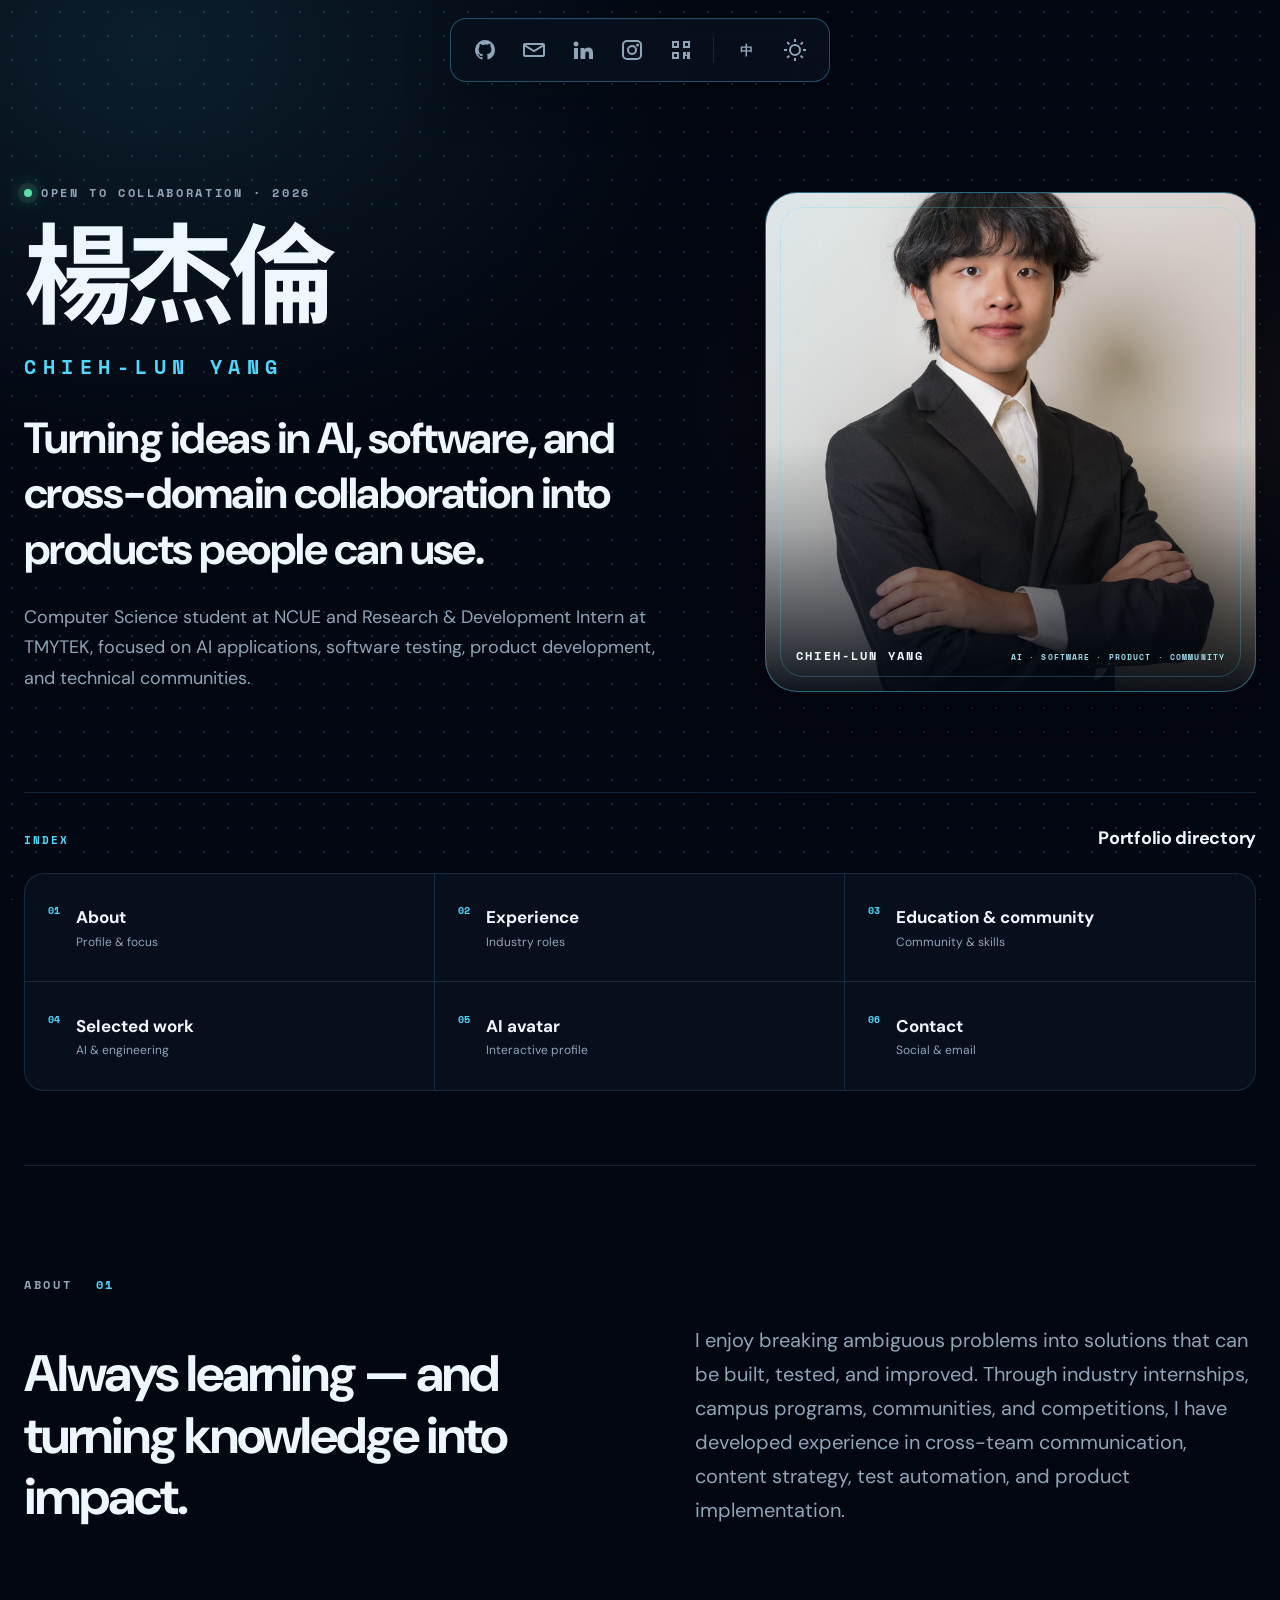
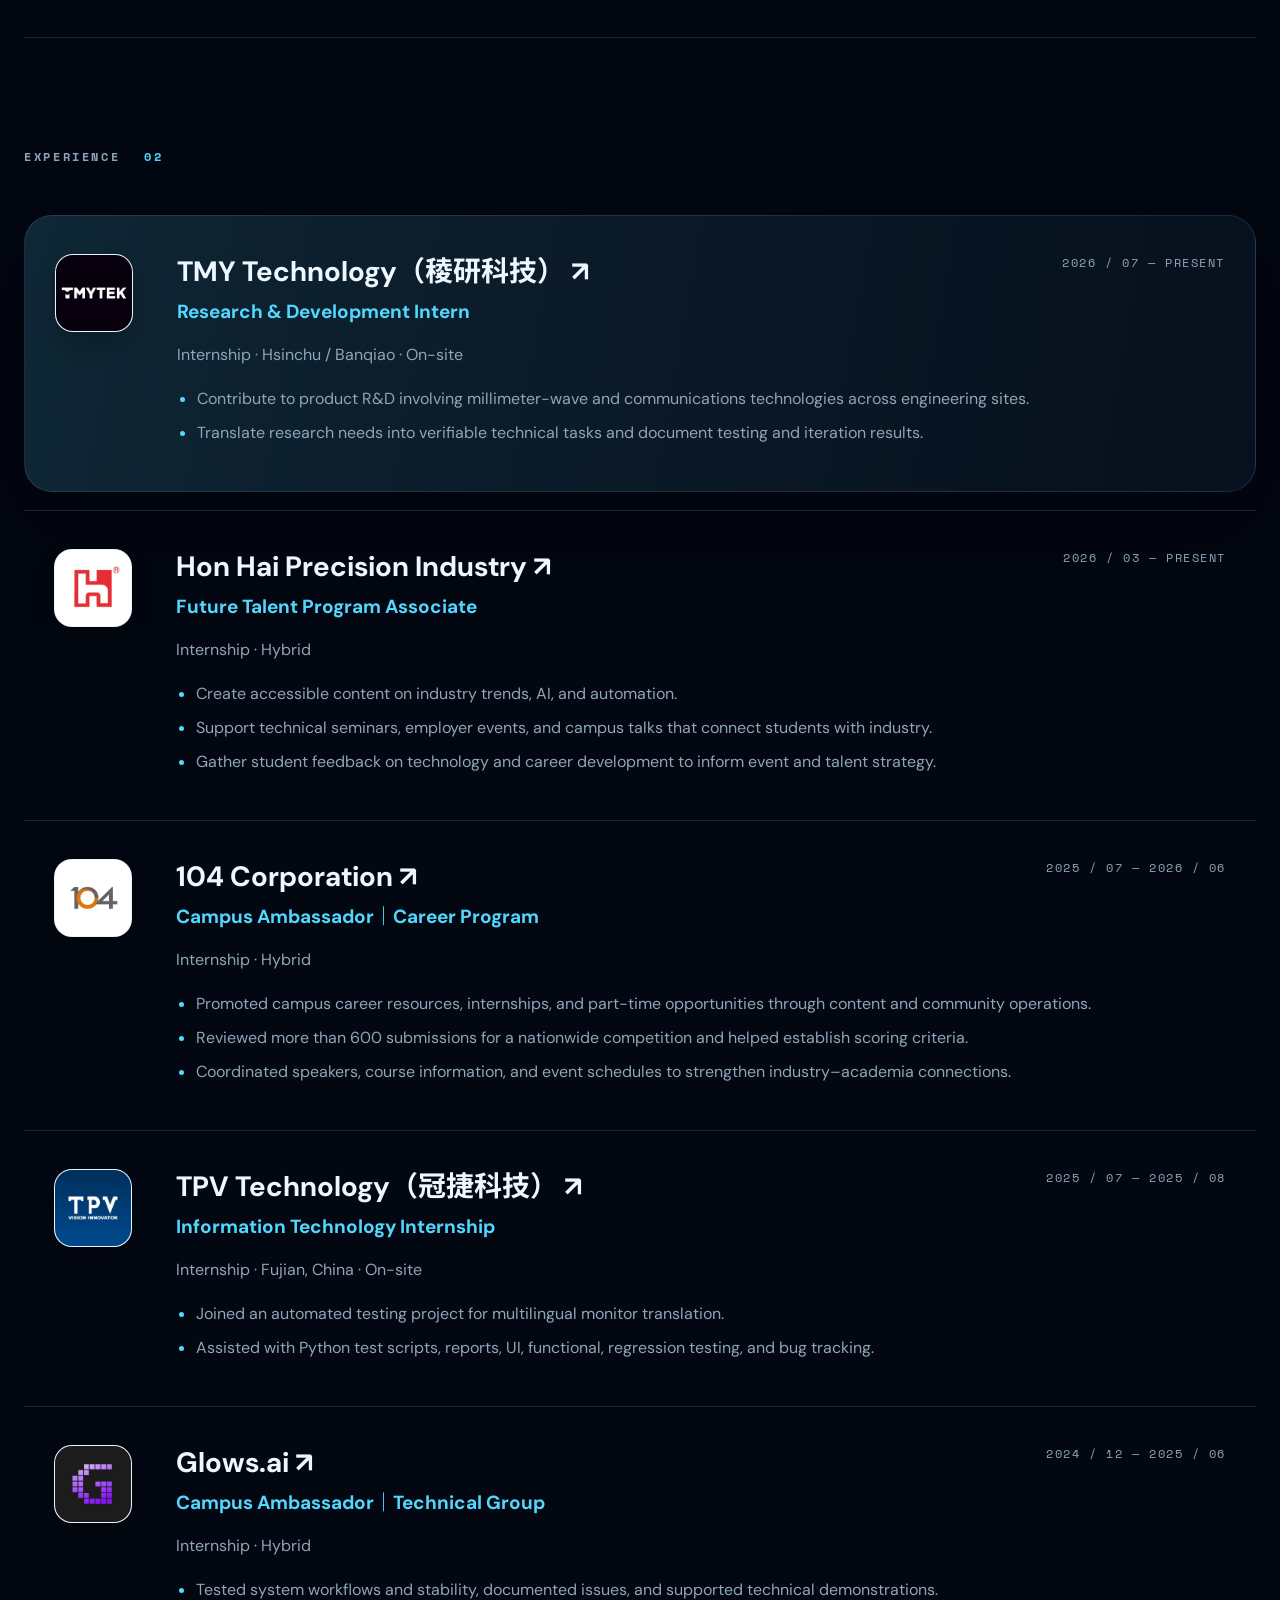
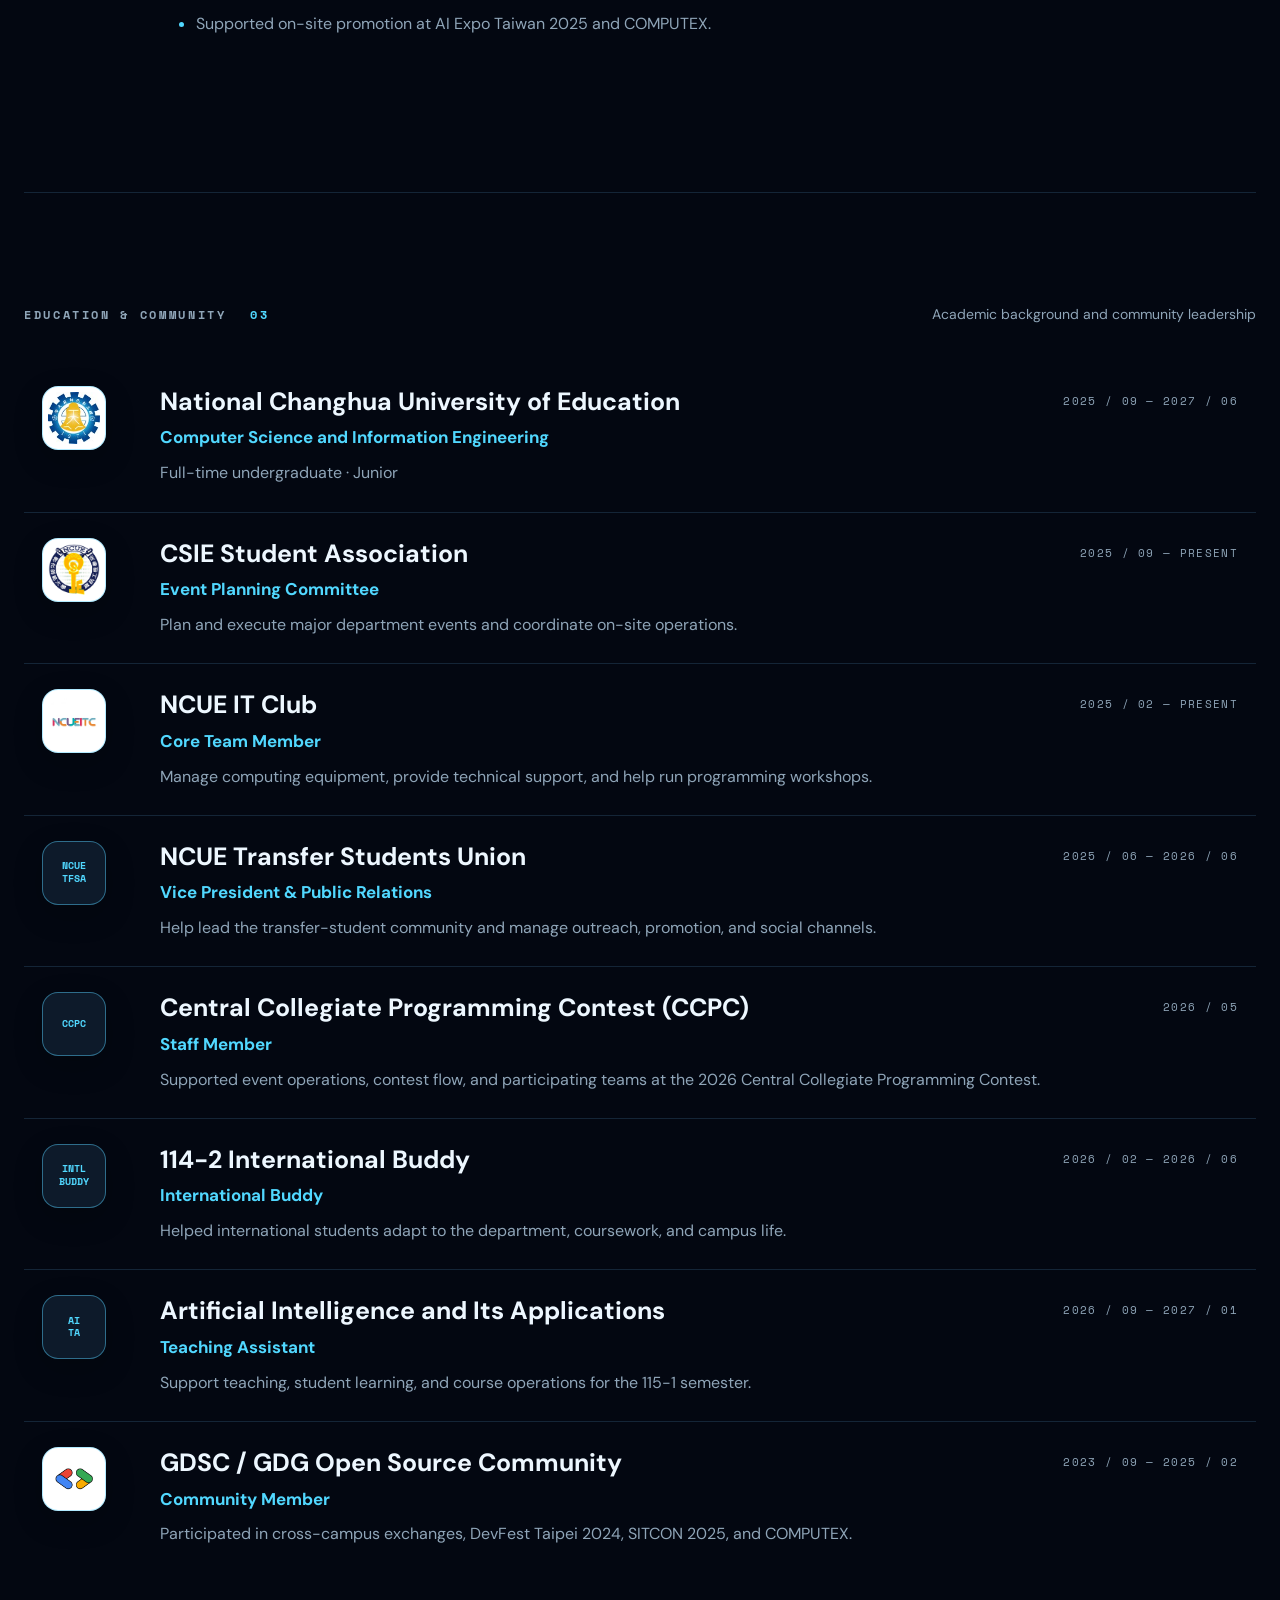
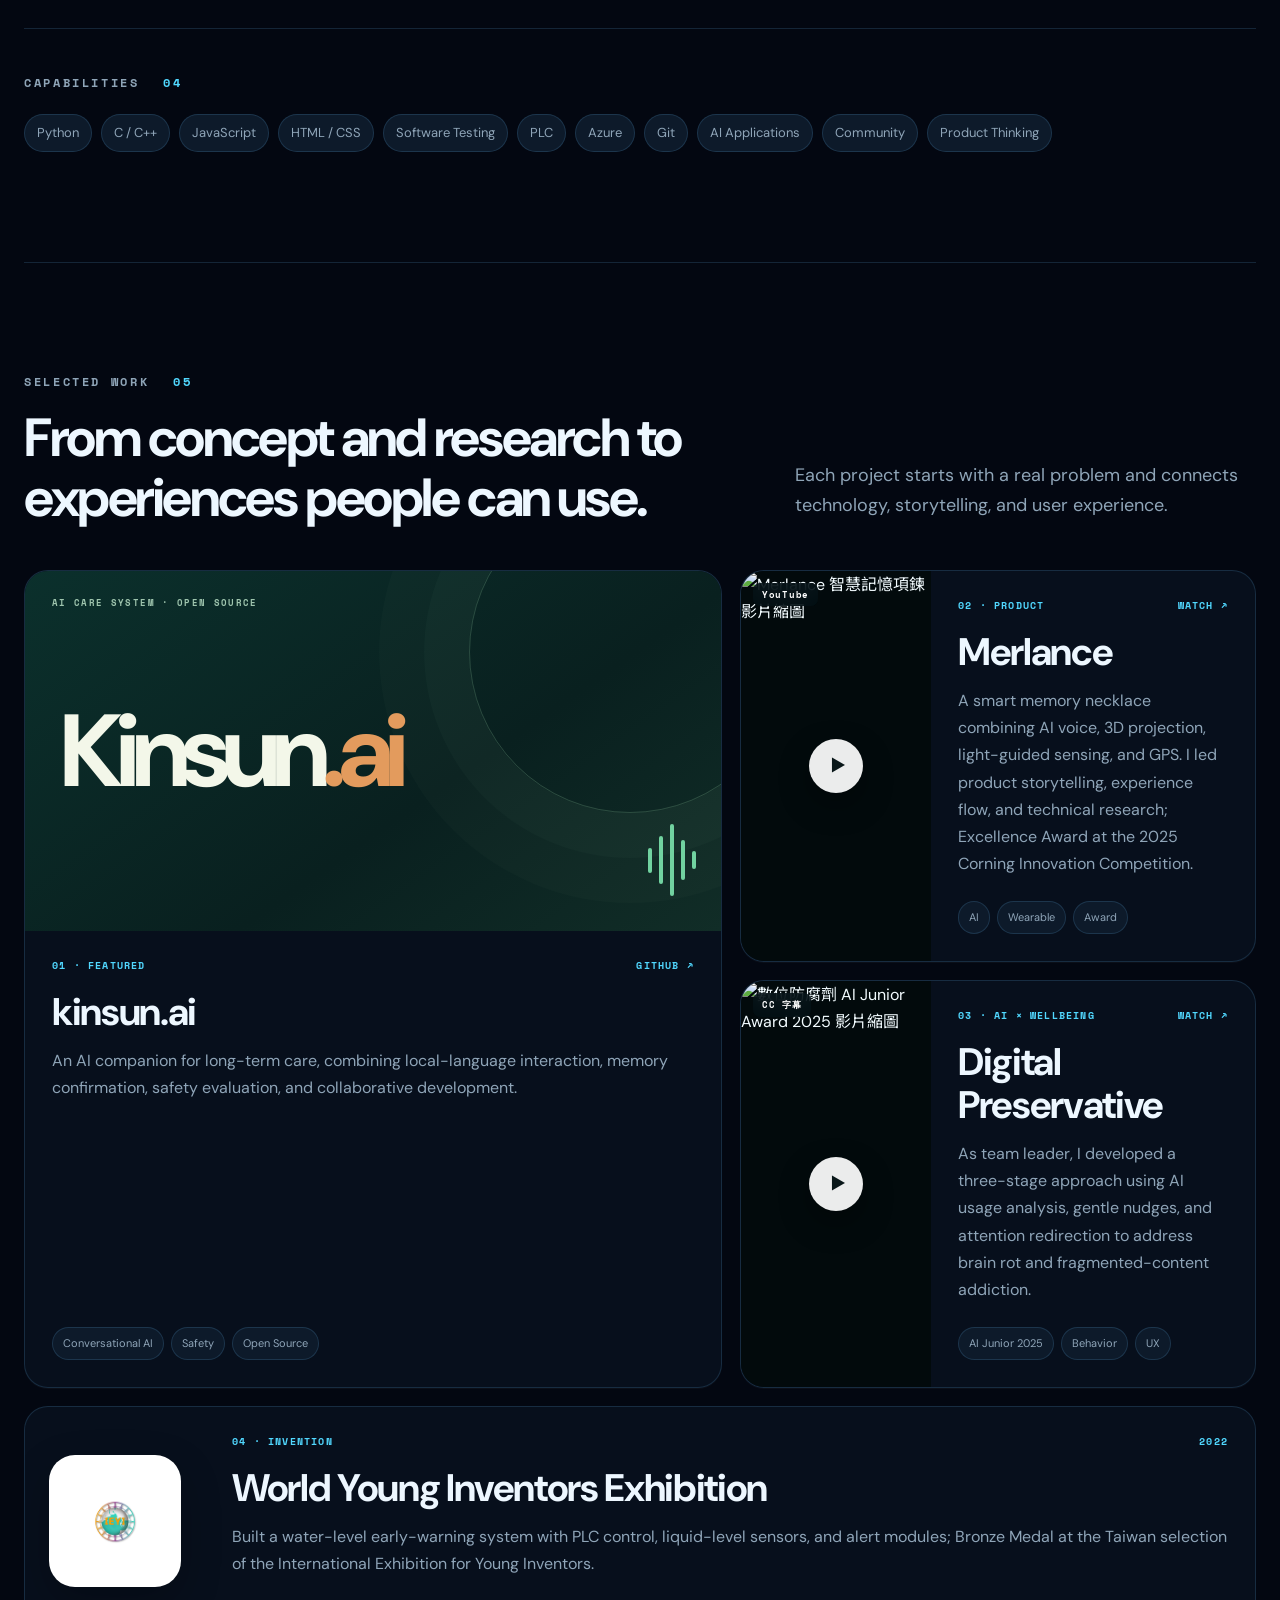
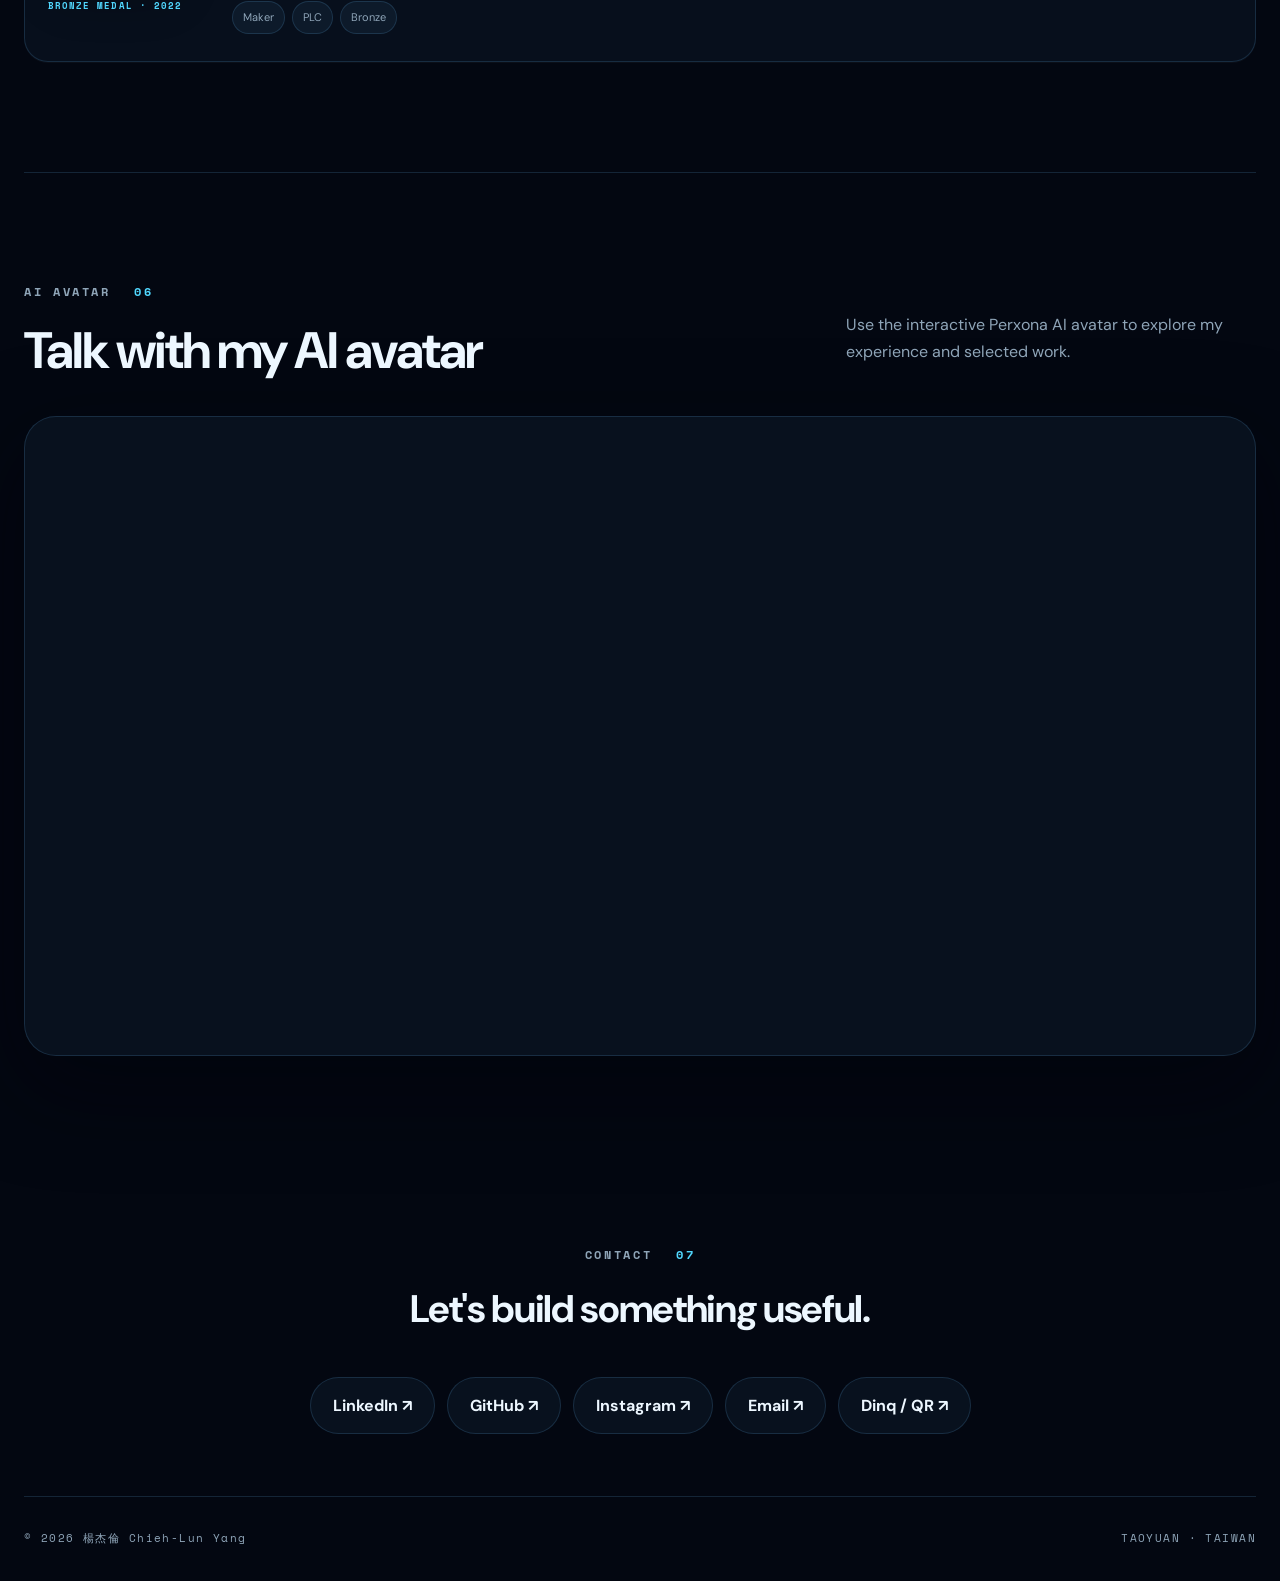
==== commit 85672e88: "Add portrait and expand academic involvement" ====
--- a/index.html
+++ b/index.html
@@ -6,7 +6,7 @@
   <meta name="description" content="楊杰倫 Chieh-Lun Yang — Computer Science, AI, software testing and product innovation portfolio.">
   <meta name="theme-color" content="#0b0718">
   <title>楊杰倫 Chieh-Lun Yang｜Portfolio</title>
-  <link rel="stylesheet" href="css/style.css?v=20260816-4">
+  <link rel="stylesheet" href="css/style.css?v=20260817-1">
   <script type="module" src="https://cdn.perxona.ai/asia/prod/latest/widget/entry/index.js"></script>
 </head>
 <body>
@@ -30,11 +30,10 @@
       <h2 data-i18n="headline">把 AI、軟體與跨域想法，做成真正能被使用的產品。</h2>
       <p class="hero-intro" data-i18n="intro">國立彰化師範大學資訊工程學系學生，目前於 TMYTEK 擔任研發實習生。專注 AI 應用、軟體測試、產品開發與技術社群。</p>
     </div>
-    <div class="signal-card reveal" aria-hidden="true">
-      <div class="signal-grid"></div><div class="orbit orbit-a"></div><div class="orbit orbit-b"></div>
-      <div class="monogram">CY</div>
-      <p>AI · SOFTWARE<br>PRODUCT · COMMUNITY</p>
-    </div>
+    <figure class="portrait-card reveal">
+      <img src="assets/profile/chieh-lun-yang.jpg" alt="楊杰倫 Chieh-Lun Yang professional portrait">
+      <figcaption><span>CHIEH-LUN YANG</span><small>AI · SOFTWARE · PRODUCT · COMMUNITY</small></figcaption>
+    </figure>
   </header>
 
   <main id="main">
@@ -84,23 +83,34 @@
       <div class="section-label-row"><p class="section-kicker">EDUCATION &amp; COMMUNITY <span>03</span></p><p data-i18n="educationSectionLabel">Academic background and community leadership</p></div>
       <div class="community-list">
         <article class="community-row education-row">
-          <div class="community-badge logo-badge"><img src="assets/community-logos/ncue.jpg" alt="NCUE logo"></div><div class="community-copy"><h3 data-i18n="educationTitle">國立彰化師範大學</h3><h4 data-i18n="educationMajorShort">資訊工程學系</h4><p data-i18n="educationStatus">大學日間部 · 大三在學中</p></div><time>2023 / 09 — 2027 / 06</time>
+          <div class="community-badge logo-badge"><img src="assets/community-logos/ncue.jpg" alt="NCUE logo"></div><div class="community-copy"><h3 data-i18n="educationTitle">國立彰化師範大學</h3><h4 data-i18n="educationMajorShort">資訊工程學系</h4><p data-i18n="educationStatus">大學日間部 · 大三在學中</p></div><time>2025 / 09 — 2027 / 06</time>
         </article>
         <article class="community-row">
           <div class="community-badge logo-badge"><img src="assets/community-logos/ncue-csie.png" alt="NCUE Department of Computer Science and Information Engineering logo"></div><div class="community-copy"><h3 data-i18n="csieAssociation">資訊工程學系學會</h3><h4 data-i18n="eventTeam">活動組</h4><p data-i18n="eventTeamDesc">協助規劃與執行系上大型活動，負責現場協調與支援。</p></div><time data-i18n="sepPresent">2025 / 09 — 現在</time>
         </article>
         <article class="community-row">
+          <div class="community-badge logo-badge wide-logo"><img src="assets/community-logos/ncueitc.jpg" alt="NCUE IT Club logo"></div><div class="community-copy"><h3>NCUE <span data-i18n="itClub">資訊社</span></h3><h4 data-i18n="itClubRole">核心幹部</h4><p data-i18n="itClubDesc">管理社團電腦設備與技術支援，協助辦理程式工作坊與技術交流。</p></div><time data-i18n="febPresent">2025 / 02 — 現在</time>
+        </article>
+        <article class="community-row">
           <div class="community-badge text-badge">NCUE<br>TFSA</div><div class="community-copy"><h3 data-i18n="transferUnion">彰師大轉學生聯誼社</h3><h4 data-i18n="vicePr">副會長 &amp; 公關</h4><p data-i18n="transferDesc">轉學生交流平台主要負責人之一，負責對外聯繫、活動宣傳與社群經營。</p></div><time data-i18n="transferTime">2025 / 06 — 2026 / 06</time>
         </article>
         <article class="community-row">
-          <div class="community-badge logo-badge wide-logo"><img src="assets/community-logos/ncueitc.jpg" alt="NCUE IT Club logo"></div><div class="community-copy"><h3>NCUE <span data-i18n="itClub">資訊社</span></h3><h4 data-i18n="equipmentManager">設備管理幹部</h4><p data-i18n="itClubDesc">管理社團電腦設備與技術支援，協助辦理程式工作坊與技術交流。</p></div><time data-i18n="febPresent">2025 / 02 — 現在</time>
+          <div class="community-badge text-badge">CCPC</div><div class="community-copy"><h3 data-i18n="ccpcTitle">中區大專院校程式設計競賽（CCPC）</h3><h4 data-i18n="ccpcRole">工作人員</h4><p data-i18n="ccpcDesc">協助競賽現場執行、流程協調與參賽隊伍支援。</p></div><time>2026 / 05</time>
+        </article>
+        <article class="community-row">
+          <div class="community-badge text-badge">INTL<br>BUDDY</div><div class="community-copy"><h3 data-i18n="buddyTitle">114-2 國際學伴</h3><h4 data-i18n="buddyRole">International Buddy</h4><p data-i18n="buddyDesc">協助國際學生融入系上環境、課業與校園生活。</p></div><time>2026 / 02 — 2026 / 06</time>
+        </article>
+        <article class="community-row">
+          <div class="community-badge text-badge">AI<br>TA</div><div class="community-copy"><h3 data-i18n="taTitle">人工智慧及其應用</h3><h4 data-i18n="taRole">課程助教</h4><p data-i18n="taDesc">協助 115-1 課程教學、學生學習與課堂運作。</p></div><time>2026 / 09 — 2027 / 01</time>
         </article>
         <article class="community-row">
           <div class="community-badge logo-badge"><img src="assets/community-logos/gdg.png" alt="Google Developer Groups logo"></div><div class="community-copy"><h3>GDSC / GDG <span data-i18n="openSourceClub">開源社</span></h3><h4 data-i18n="communityMember">社群參與成員</h4><p data-i18n="gdgDesc">參與跨校技術交流、DevFest Taipei 2024、SITCON 2025 與 COMPUTEX。</p></div><time>2023 / 09 — 2025 / 02</time>
         </article>
       </div>
       <div class="capabilities-bar"><p class="section-kicker">CAPABILITIES <span>04</span></p><div class="skill-cloud"><span>Python</span><span>C / C++</span><span>JavaScript</span><span>HTML / CSS</span><span>Software Testing</span><span>PLC</span><span>Azure</span><span>Git</span><span>AI Applications</span><span>Community</span><span>Product Thinking</span></div></div>
-    </section>    <section class="section projects-section" id="projects">
+    </section>
+
+    <section class="section projects-section" id="projects">
       <div class="section-heading-row">
         <div><p class="section-kicker">SELECTED WORK <span>05</span></p><h2 data-i18n="workTitle">從概念、研究到可被體驗的成果。</h2></div>
         <p data-i18n="workIntro">每個專案都從真實問題出發，結合技術、敘事與使用者體驗。</p>
--- a/css/style.css
+++ b/css/style.css
@@ -87,4 +87,17 @@
 .community-row,.community-row:first-child{grid-template-columns:90px minmax(0,1fr) auto!important;padding-inline:18px!important;transform:none!important}
 .community-badge,.education-row .community-badge{margin:0!important;inset:auto!important;justify-self:start!important;align-self:start!important;width:64px;height:64px}
 @media(max-width:760px){.community-row,.community-row:first-child{grid-template-columns:72px minmax(0,1fr)!important;padding-inline:18px!important}.community-badge,.education-row .community-badge{width:56px;height:56px}}
-@media(max-width:620px){.community-row,.community-row:first-child{grid-template-columns:58px minmax(0,1fr)!important;padding-inline:4px!important}.community-badge,.education-row .community-badge{width:48px;height:48px}}+@media(max-width:620px){.community-row,.community-row:first-child{grid-template-columns:58px minmax(0,1fr)!important;padding-inline:4px!important}.community-badge,.education-row .community-badge{width:48px;height:48px}}
+/* V7: professional portrait and expanded academic roles */
+.portrait-card{height:500px;position:relative;margin:0;overflow:hidden;border:1px solid color-mix(in srgb,var(--accent) 34%,var(--line));border-radius:32px;background:var(--surface);box-shadow:inset 0 1px rgba(255,255,255,.05),0 30px 90px rgba(0,3,10,.55);isolation:isolate}
+.portrait-card::before{content:"";position:absolute;z-index:1;inset:0;background:linear-gradient(180deg,transparent 50%,rgba(2,8,17,.22) 67%,rgba(2,8,17,.93) 100%),linear-gradient(115deg,color-mix(in srgb,var(--accent) 9%,transparent),transparent 42%);pointer-events:none}
+.portrait-card::after{content:"";position:absolute;z-index:2;inset:14px;border:1px solid color-mix(in srgb,var(--accent) 24%,transparent);border-radius:23px;pointer-events:none}
+.portrait-card>img{display:block;width:100%;height:100%;object-fit:cover;object-position:50% 40%;transition:transform .7s cubic-bezier(.2,.8,.2,1),filter .4s}
+.portrait-card:hover>img{transform:scale(1.025)}
+.portrait-card figcaption{position:absolute;z-index:3;left:30px;right:30px;bottom:27px;display:flex;align-items:end;justify-content:space-between;gap:20px;color:#edf7ff}
+.portrait-card figcaption span{font:700 12px "Space Mono",monospace;letter-spacing:.18em}
+.portrait-card figcaption small{max-width:220px;text-align:right;color:#9fdff0;font:700 8px/1.6 "Space Mono",monospace;letter-spacing:.14em}
+html[data-theme="light"] .portrait-card{box-shadow:0 28px 80px rgba(18,63,91,.18)}
+.community-badge.text-badge{letter-spacing:.02em}
+@media(max-width:900px){.portrait-card{height:460px}.portrait-card>img{object-position:50% 36%}}
+@media(max-width:620px){.portrait-card{height:390px;border-radius:25px}.portrait-card::after{inset:10px;border-radius:18px}.portrait-card figcaption{left:22px;right:22px;bottom:20px;display:block}.portrait-card figcaption small{display:block;margin-top:7px;max-width:none;text-align:left}.portrait-card>img{object-position:50% 34%}}
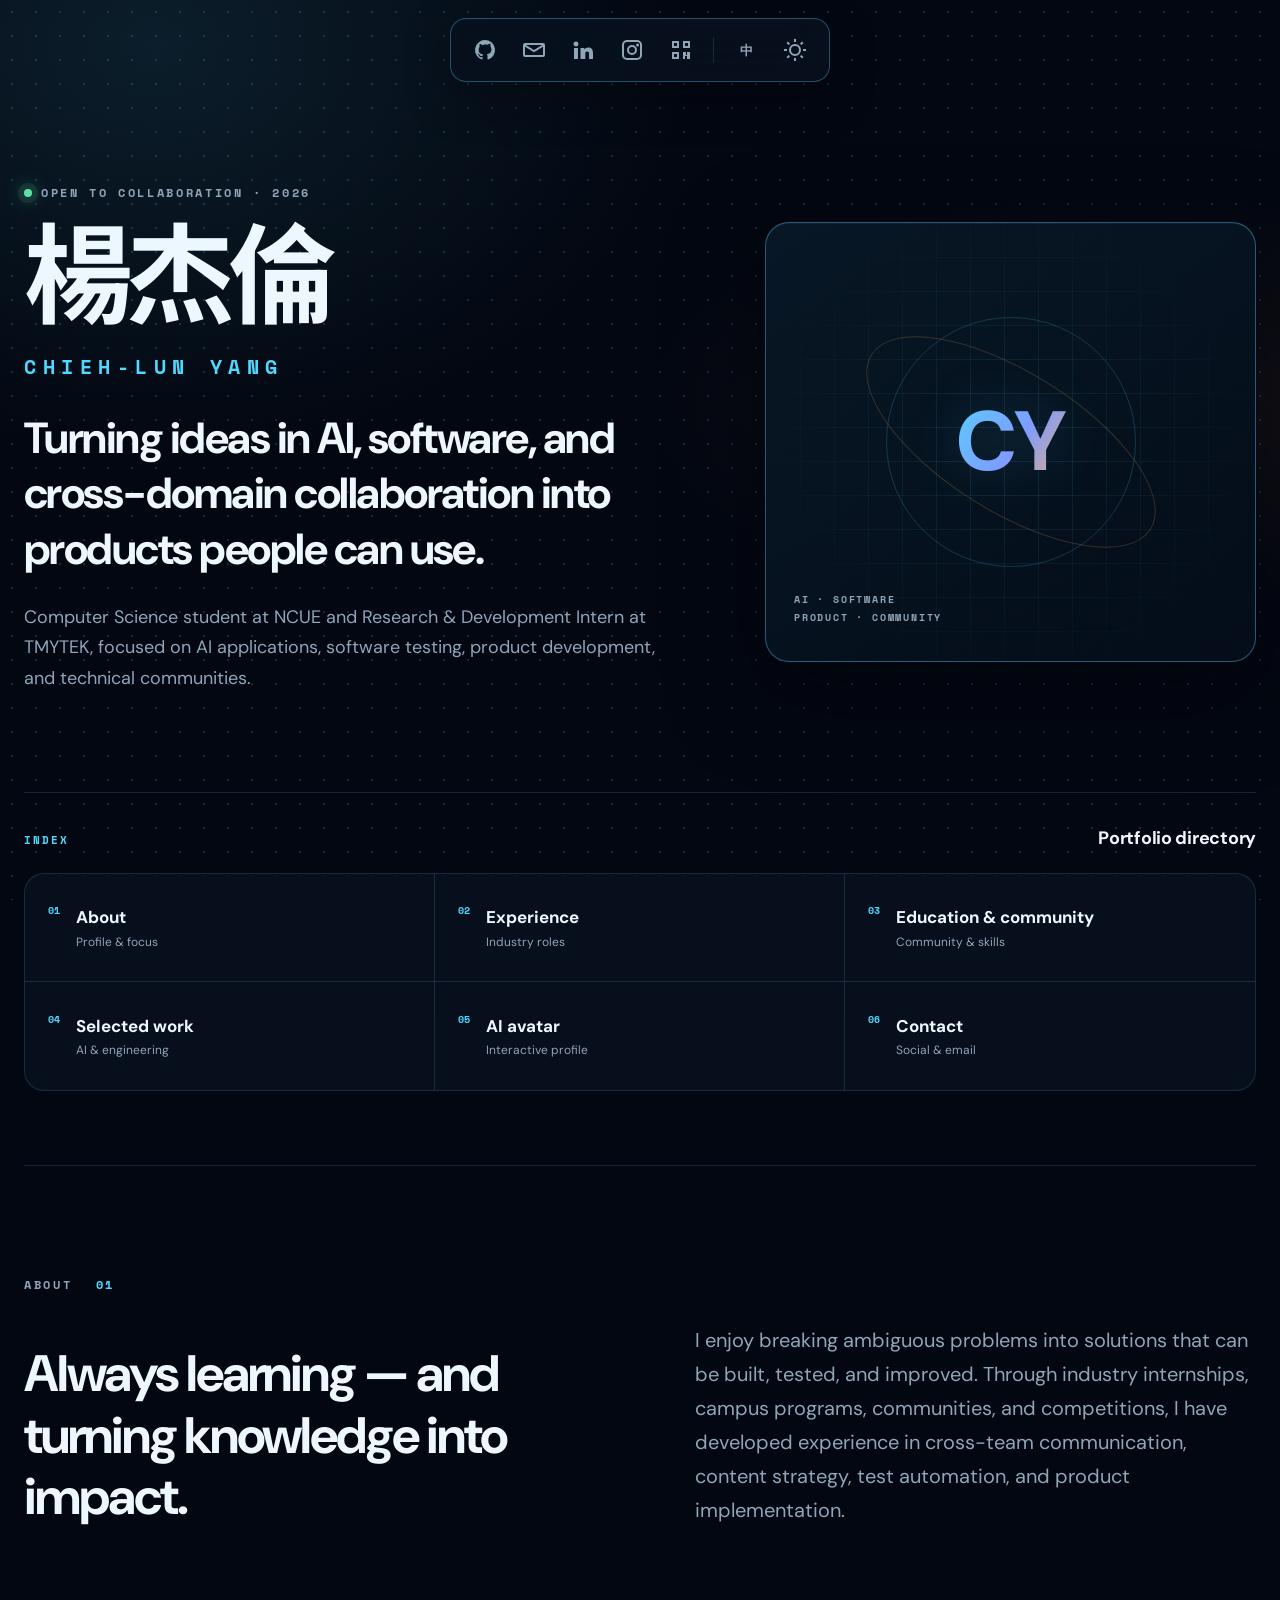
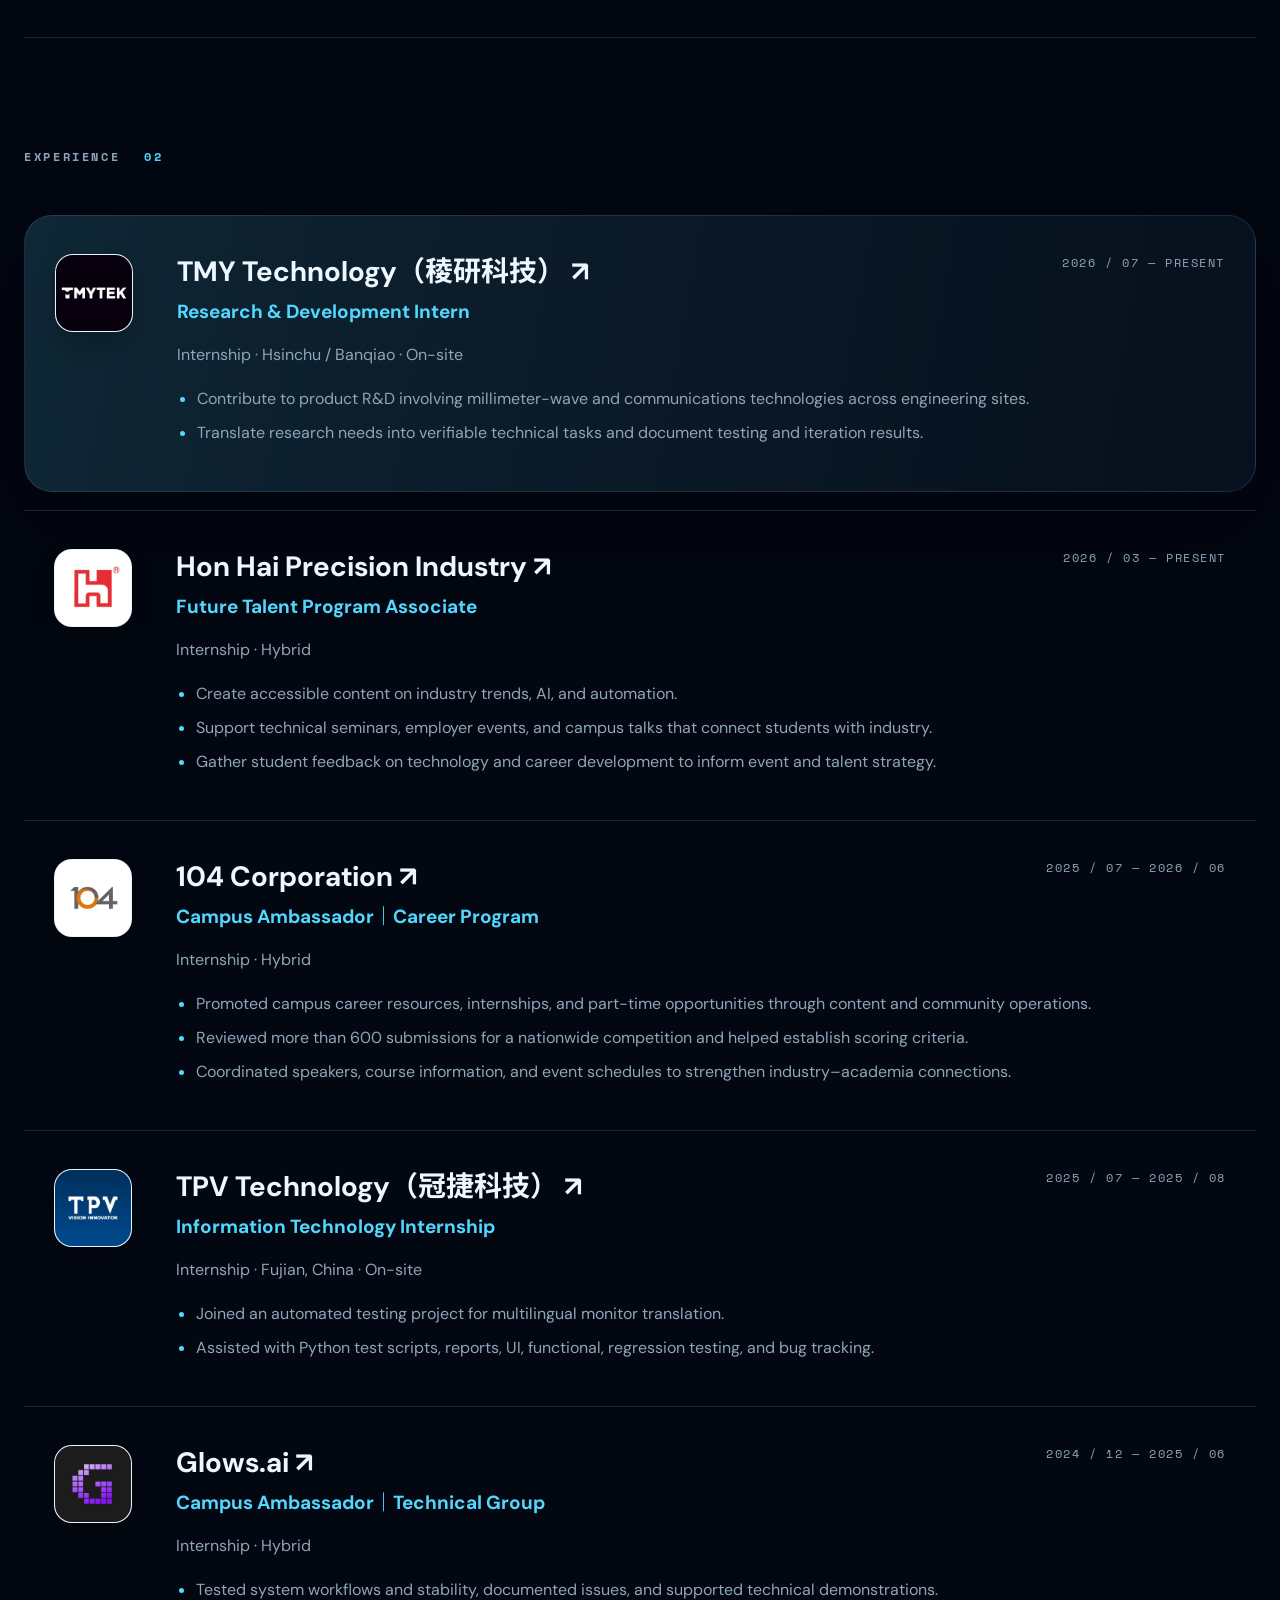
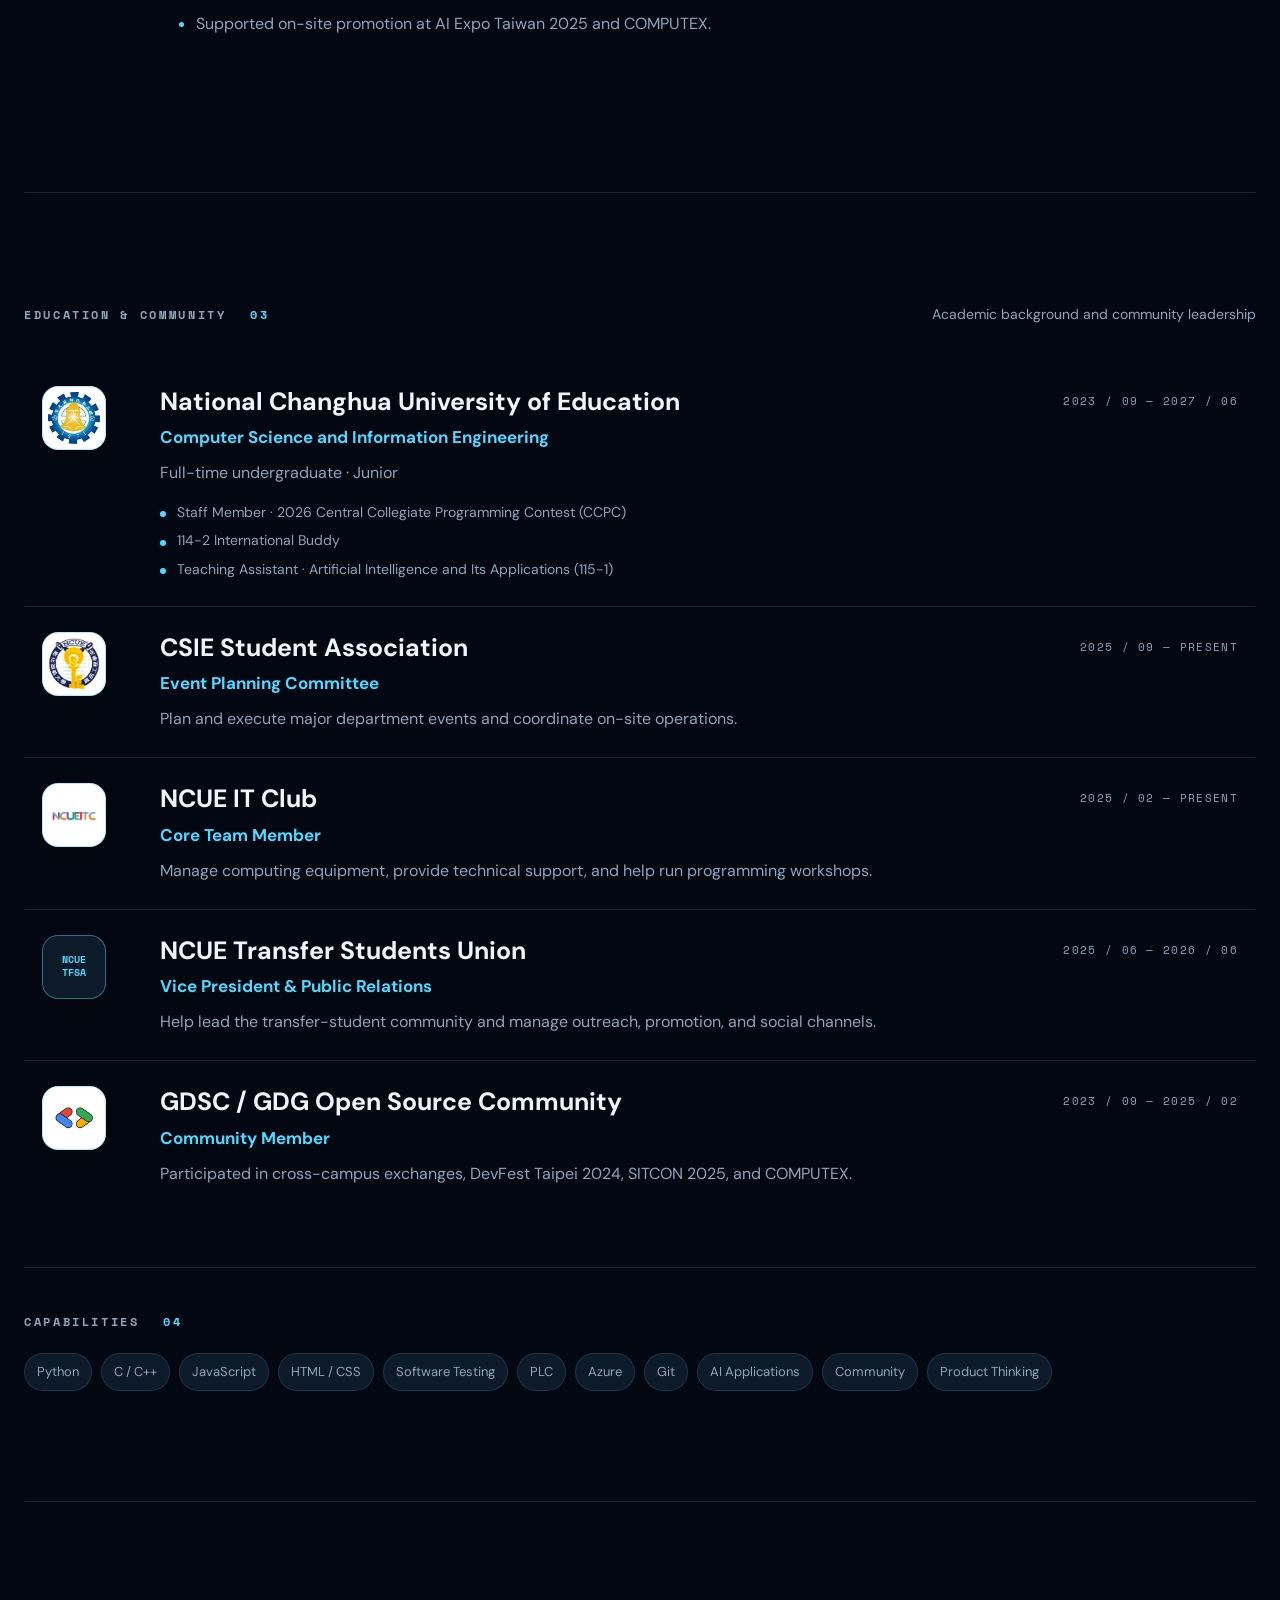
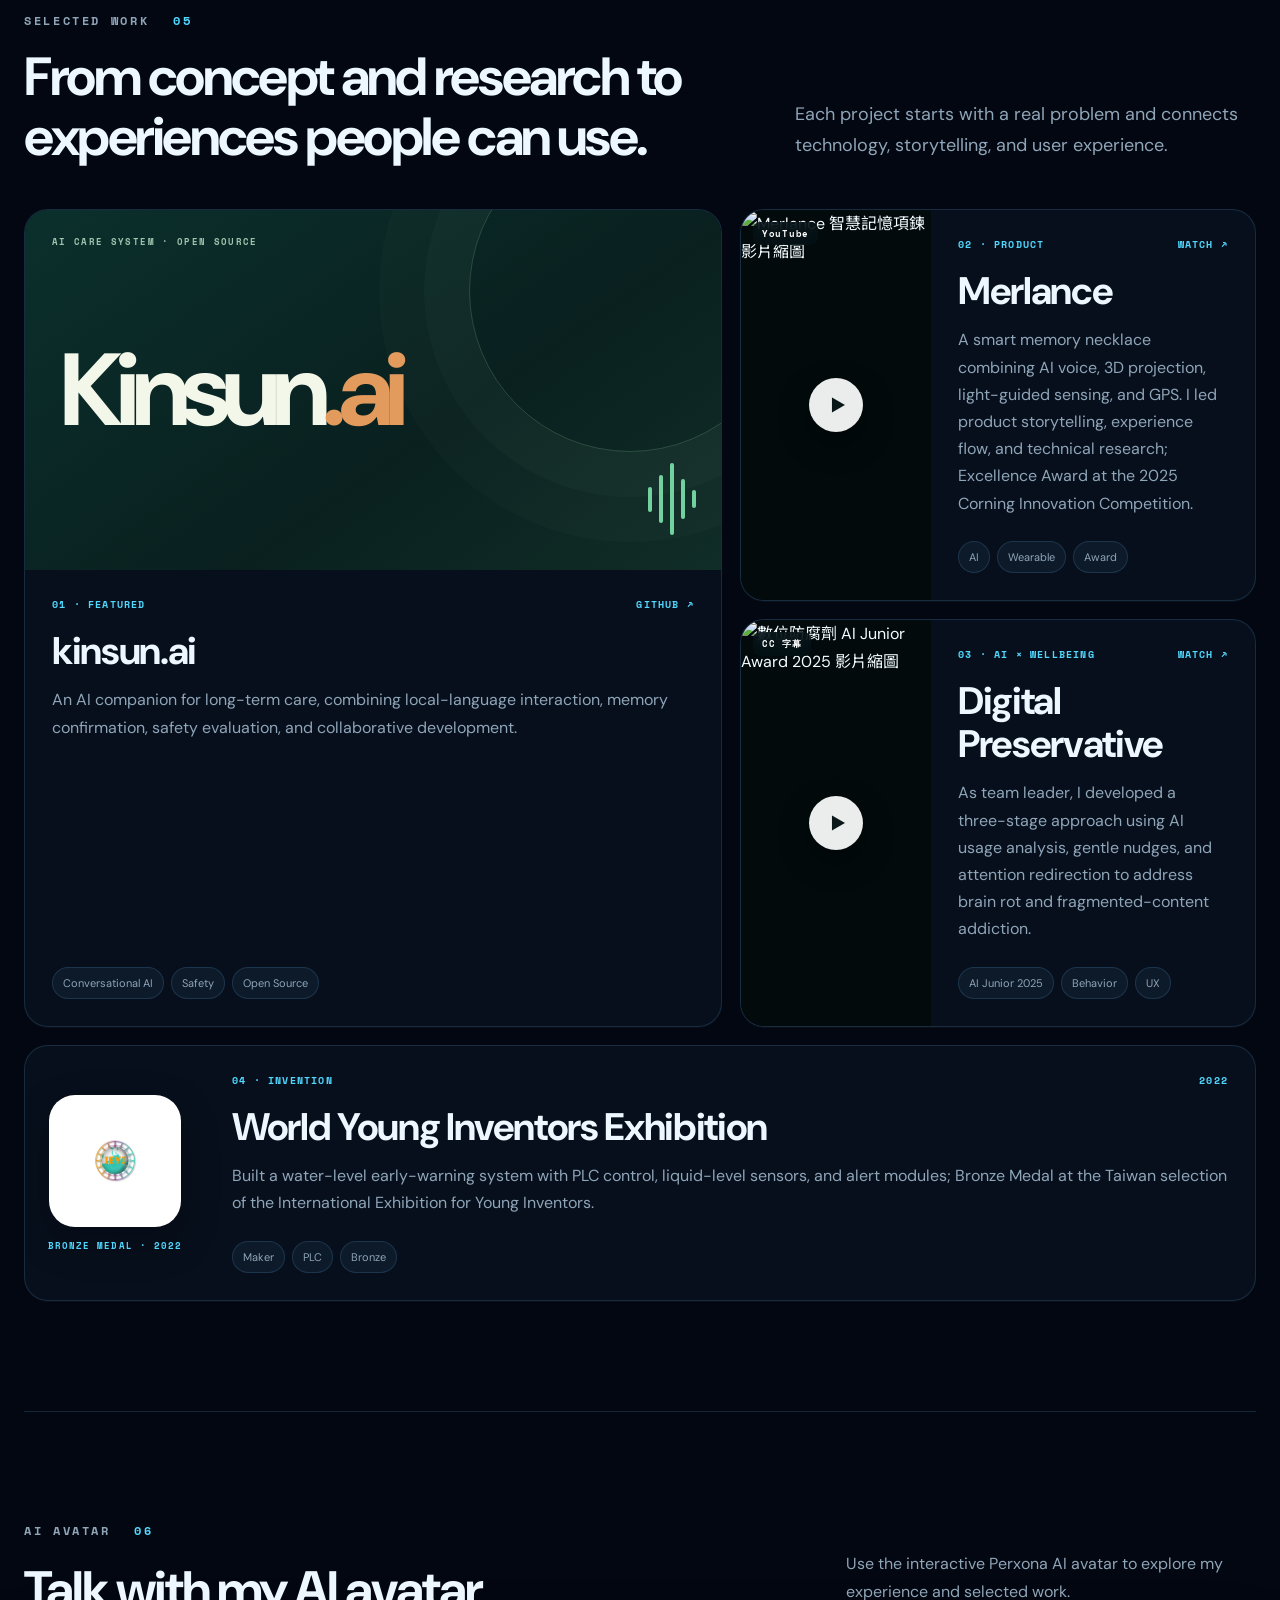
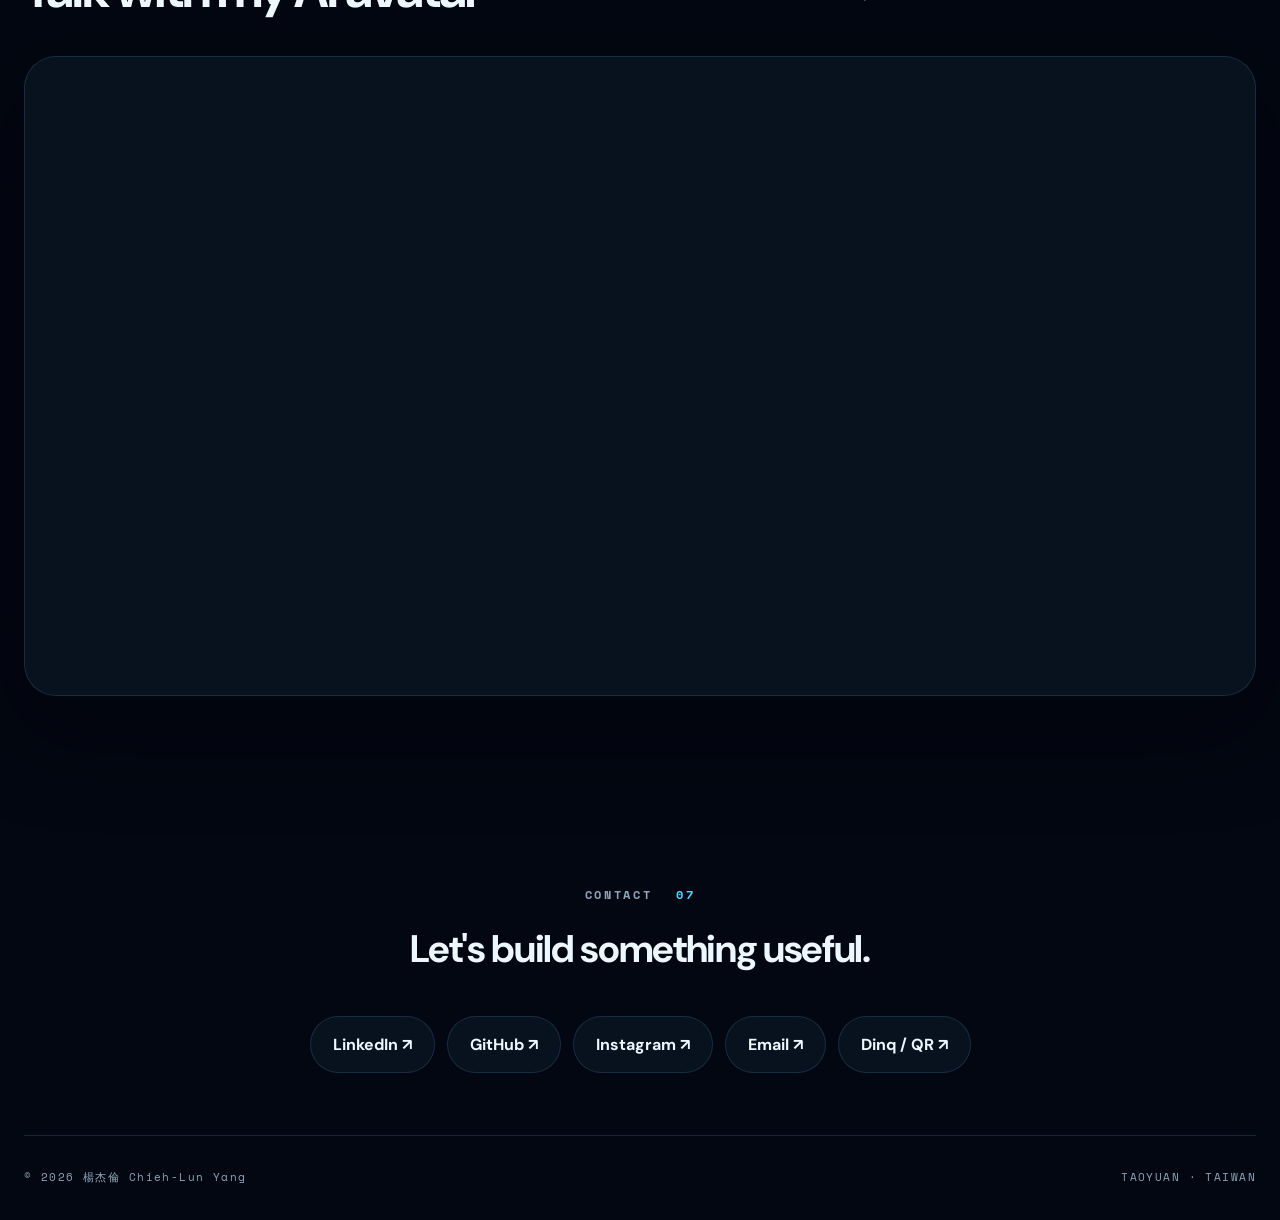
==== commit a9ba3af5: "Condense academic roles under NCUE education" ====
--- a/index.html
+++ b/index.html
@@ -6,7 +6,7 @@
   <meta name="description" content="楊杰倫 Chieh-Lun Yang — Computer Science, AI, software testing and product innovation portfolio.">
   <meta name="theme-color" content="#0b0718">
   <title>楊杰倫 Chieh-Lun Yang｜Portfolio</title>
-  <link rel="stylesheet" href="css/style.css?v=20260817-1">
+  <link rel="stylesheet" href="css/style.css?v=20260817-2">
   <script type="module" src="https://cdn.perxona.ai/asia/prod/latest/widget/entry/index.js"></script>
 </head>
 <body>
@@ -30,10 +30,11 @@
       <h2 data-i18n="headline">把 AI、軟體與跨域想法，做成真正能被使用的產品。</h2>
       <p class="hero-intro" data-i18n="intro">國立彰化師範大學資訊工程學系學生，目前於 TMYTEK 擔任研發實習生。專注 AI 應用、軟體測試、產品開發與技術社群。</p>
     </div>
-    <figure class="portrait-card reveal">
-      <img src="assets/profile/chieh-lun-yang.jpg" alt="楊杰倫 Chieh-Lun Yang professional portrait">
-      <figcaption><span>CHIEH-LUN YANG</span><small>AI · SOFTWARE · PRODUCT · COMMUNITY</small></figcaption>
-    </figure>
+    <div class="signal-card reveal" aria-hidden="true">
+      <div class="signal-grid"></div><div class="orbit orbit-a"></div><div class="orbit orbit-b"></div>
+      <div class="monogram">CY</div>
+      <p>AI · SOFTWARE<br>PRODUCT · COMMUNITY</p>
+    </div>
   </header>
 
   <main id="main">
@@ -83,7 +84,7 @@
       <div class="section-label-row"><p class="section-kicker">EDUCATION &amp; COMMUNITY <span>03</span></p><p data-i18n="educationSectionLabel">Academic background and community leadership</p></div>
       <div class="community-list">
         <article class="community-row education-row">
-          <div class="community-badge logo-badge"><img src="assets/community-logos/ncue.jpg" alt="NCUE logo"></div><div class="community-copy"><h3 data-i18n="educationTitle">國立彰化師範大學</h3><h4 data-i18n="educationMajorShort">資訊工程學系</h4><p data-i18n="educationStatus">大學日間部 · 大三在學中</p></div><time>2025 / 09 — 2027 / 06</time>
+          <div class="community-badge logo-badge"><img src="assets/community-logos/ncue.jpg" alt="NCUE logo"></div><div class="community-copy"><h3 data-i18n="educationTitle">國立彰化師範大學</h3><h4 data-i18n="educationMajorShort">資訊工程學系</h4><p data-i18n="educationStatus">大學日間部 · 大三在學中</p><ul class="education-details"><li data-i18n="educationCcpc">2026 CCPC 工作人員</li><li data-i18n="educationBuddy">114-2 International Buddy 國際學伴</li><li data-i18n="educationTa">115-1 人工智慧及其應用課程助教</li></ul></div><time>2023 / 09 — 2027 / 06</time>
         </article>
         <article class="community-row">
           <div class="community-badge logo-badge"><img src="assets/community-logos/ncue-csie.png" alt="NCUE Department of Computer Science and Information Engineering logo"></div><div class="community-copy"><h3 data-i18n="csieAssociation">資訊工程學系學會</h3><h4 data-i18n="eventTeam">活動組</h4><p data-i18n="eventTeamDesc">協助規劃與執行系上大型活動，負責現場協調與支援。</p></div><time data-i18n="sepPresent">2025 / 09 — 現在</time>
@@ -93,15 +94,6 @@
         </article>
         <article class="community-row">
           <div class="community-badge text-badge">NCUE<br>TFSA</div><div class="community-copy"><h3 data-i18n="transferUnion">彰師大轉學生聯誼社</h3><h4 data-i18n="vicePr">副會長 &amp; 公關</h4><p data-i18n="transferDesc">轉學生交流平台主要負責人之一，負責對外聯繫、活動宣傳與社群經營。</p></div><time data-i18n="transferTime">2025 / 06 — 2026 / 06</time>
-        </article>
-        <article class="community-row">
-          <div class="community-badge text-badge">CCPC</div><div class="community-copy"><h3 data-i18n="ccpcTitle">中區大專院校程式設計競賽（CCPC）</h3><h4 data-i18n="ccpcRole">工作人員</h4><p data-i18n="ccpcDesc">協助競賽現場執行、流程協調與參賽隊伍支援。</p></div><time>2026 / 05</time>
-        </article>
-        <article class="community-row">
-          <div class="community-badge text-badge">INTL<br>BUDDY</div><div class="community-copy"><h3 data-i18n="buddyTitle">114-2 國際學伴</h3><h4 data-i18n="buddyRole">International Buddy</h4><p data-i18n="buddyDesc">協助國際學生融入系上環境、課業與校園生活。</p></div><time>2026 / 02 — 2026 / 06</time>
-        </article>
-        <article class="community-row">
-          <div class="community-badge text-badge">AI<br>TA</div><div class="community-copy"><h3 data-i18n="taTitle">人工智慧及其應用</h3><h4 data-i18n="taRole">課程助教</h4><p data-i18n="taDesc">協助 115-1 課程教學、學生學習與課堂運作。</p></div><time>2026 / 09 — 2027 / 01</time>
         </article>
         <article class="community-row">
           <div class="community-badge logo-badge"><img src="assets/community-logos/gdg.png" alt="Google Developer Groups logo"></div><div class="community-copy"><h3>GDSC / GDG <span data-i18n="openSourceClub">開源社</span></h3><h4 data-i18n="communityMember">社群參與成員</h4><p data-i18n="gdgDesc">參與跨校技術交流、DevFest Taipei 2024、SITCON 2025 與 COMPUTEX。</p></div><time>2023 / 09 — 2025 / 02</time>
--- a/css/style.css
+++ b/css/style.css
@@ -88,16 +88,9 @@
 .community-badge,.education-row .community-badge{margin:0!important;inset:auto!important;justify-self:start!important;align-self:start!important;width:64px;height:64px}
 @media(max-width:760px){.community-row,.community-row:first-child{grid-template-columns:72px minmax(0,1fr)!important;padding-inline:18px!important}.community-badge,.education-row .community-badge{width:56px;height:56px}}
 @media(max-width:620px){.community-row,.community-row:first-child{grid-template-columns:58px minmax(0,1fr)!important;padding-inline:4px!important}.community-badge,.education-row .community-badge{width:48px;height:48px}}
-/* V7: professional portrait and expanded academic roles */
-.portrait-card{height:500px;position:relative;margin:0;overflow:hidden;border:1px solid color-mix(in srgb,var(--accent) 34%,var(--line));border-radius:32px;background:var(--surface);box-shadow:inset 0 1px rgba(255,255,255,.05),0 30px 90px rgba(0,3,10,.55);isolation:isolate}
-.portrait-card::before{content:"";position:absolute;z-index:1;inset:0;background:linear-gradient(180deg,transparent 50%,rgba(2,8,17,.22) 67%,rgba(2,8,17,.93) 100%),linear-gradient(115deg,color-mix(in srgb,var(--accent) 9%,transparent),transparent 42%);pointer-events:none}
-.portrait-card::after{content:"";position:absolute;z-index:2;inset:14px;border:1px solid color-mix(in srgb,var(--accent) 24%,transparent);border-radius:23px;pointer-events:none}
-.portrait-card>img{display:block;width:100%;height:100%;object-fit:cover;object-position:50% 40%;transition:transform .7s cubic-bezier(.2,.8,.2,1),filter .4s}
-.portrait-card:hover>img{transform:scale(1.025)}
-.portrait-card figcaption{position:absolute;z-index:3;left:30px;right:30px;bottom:27px;display:flex;align-items:end;justify-content:space-between;gap:20px;color:#edf7ff}
-.portrait-card figcaption span{font:700 12px "Space Mono",monospace;letter-spacing:.18em}
-.portrait-card figcaption small{max-width:220px;text-align:right;color:#9fdff0;font:700 8px/1.6 "Space Mono",monospace;letter-spacing:.14em}
-html[data-theme="light"] .portrait-card{box-shadow:0 28px 80px rgba(18,63,91,.18)}
-.community-badge.text-badge{letter-spacing:.02em}
-@media(max-width:900px){.portrait-card{height:460px}.portrait-card>img{object-position:50% 36%}}
-@media(max-width:620px){.portrait-card{height:390px;border-radius:25px}.portrait-card::after{inset:10px;border-radius:18px}.portrait-card figcaption{left:22px;right:22px;bottom:20px;display:block}.portrait-card figcaption small{display:block;margin-top:7px;max-width:none;text-align:left}.portrait-card>img{object-position:50% 34%}}+
+/* V7: compact academic highlights */
+.education-details{margin:15px 0 0;padding:0;display:grid;gap:7px;list-style:none}
+.education-details li{position:relative;padding-left:17px;color:var(--muted);font-size:14px;line-height:1.55}
+.education-details li::before{content:"";position:absolute;left:0;top:.68em;width:6px;height:6px;border-radius:50%;background:var(--accent);box-shadow:0 0 12px var(--glow)}
+@media(max-width:620px){.education-details{margin-top:12px}.education-details li{font-size:13px}}
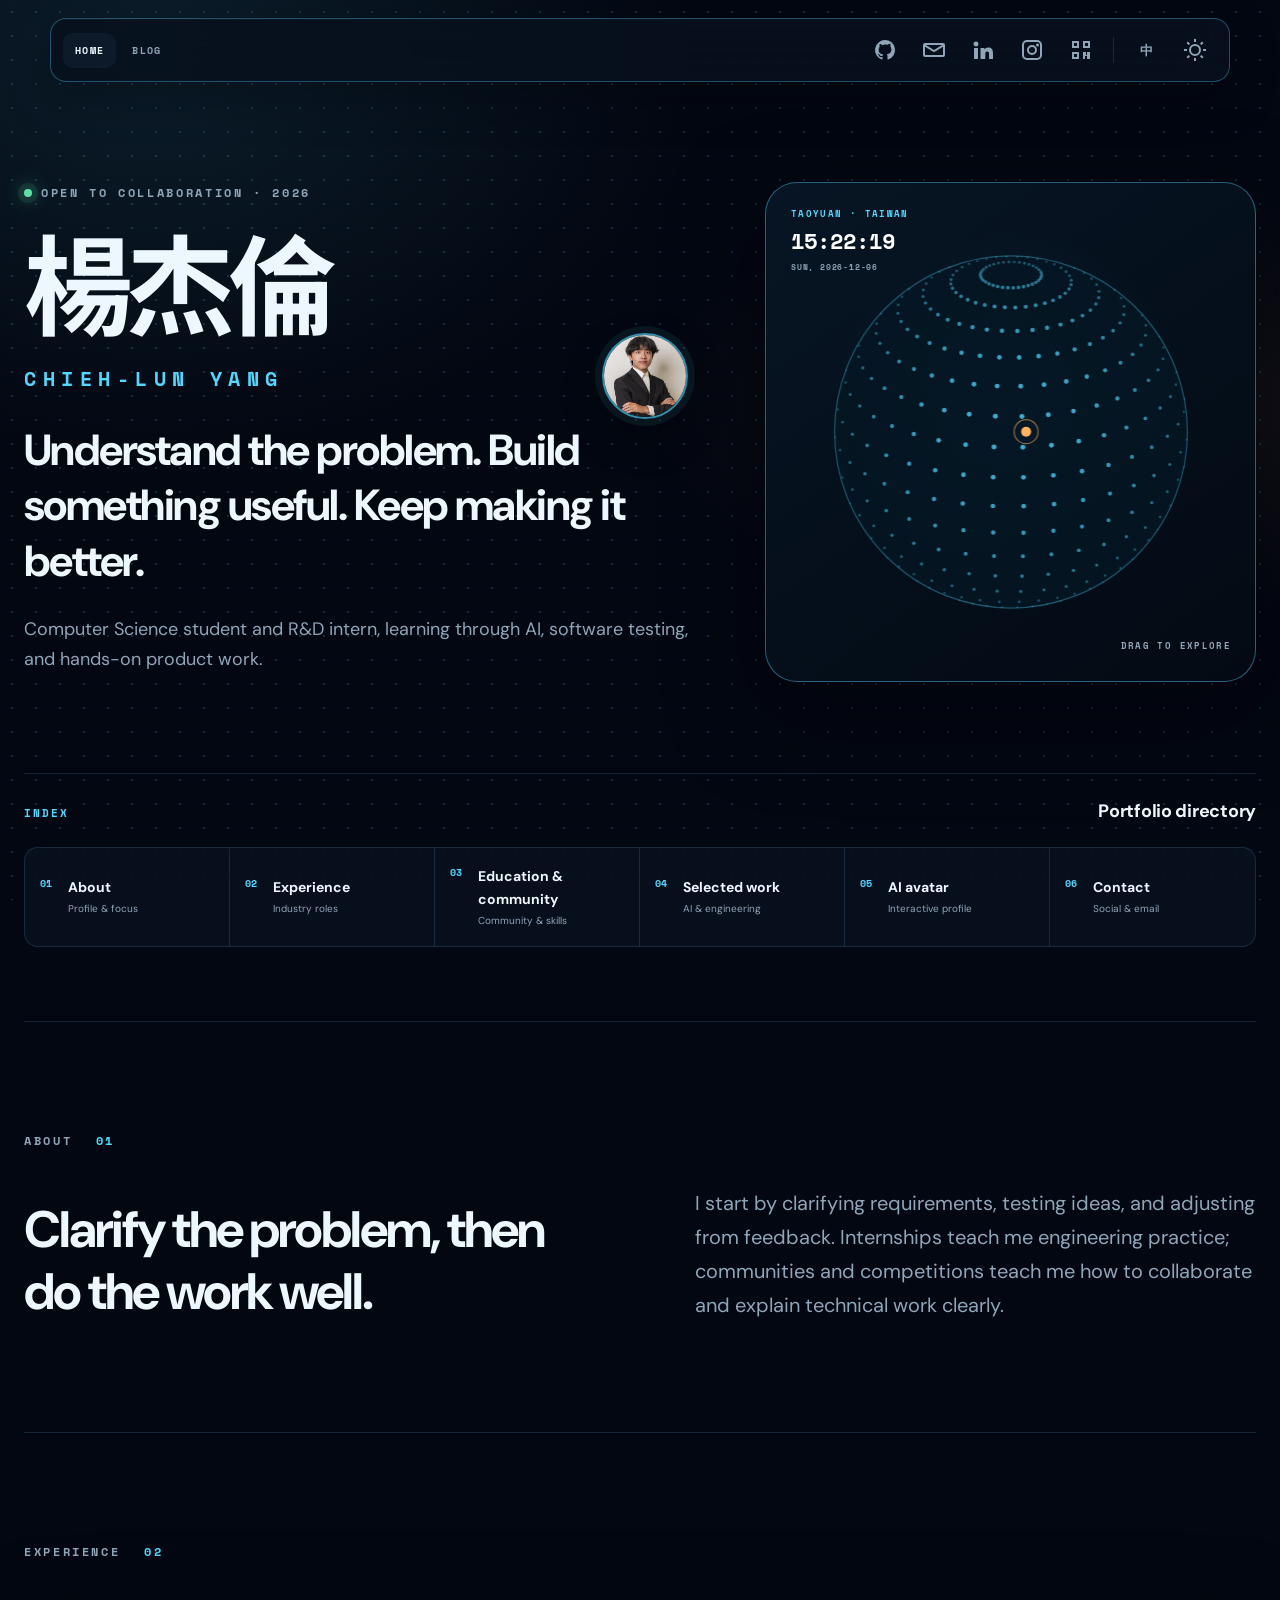
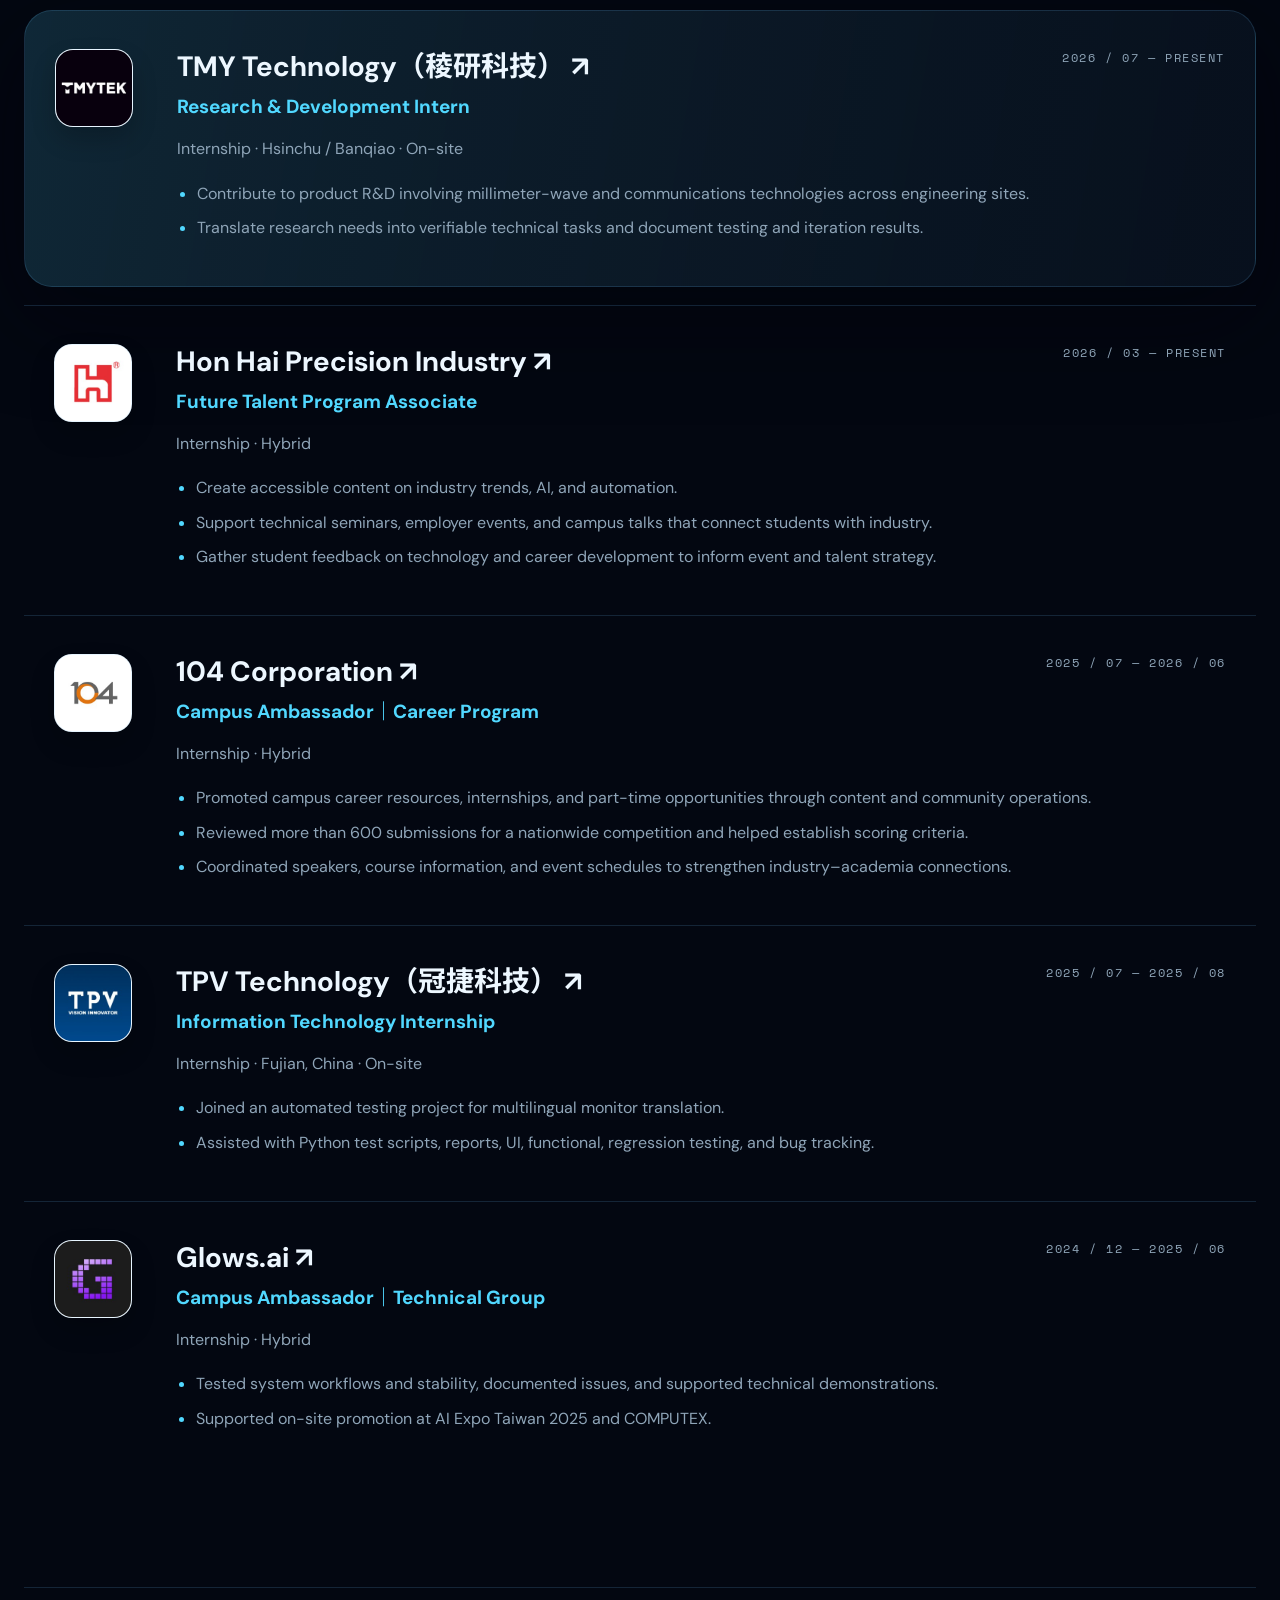
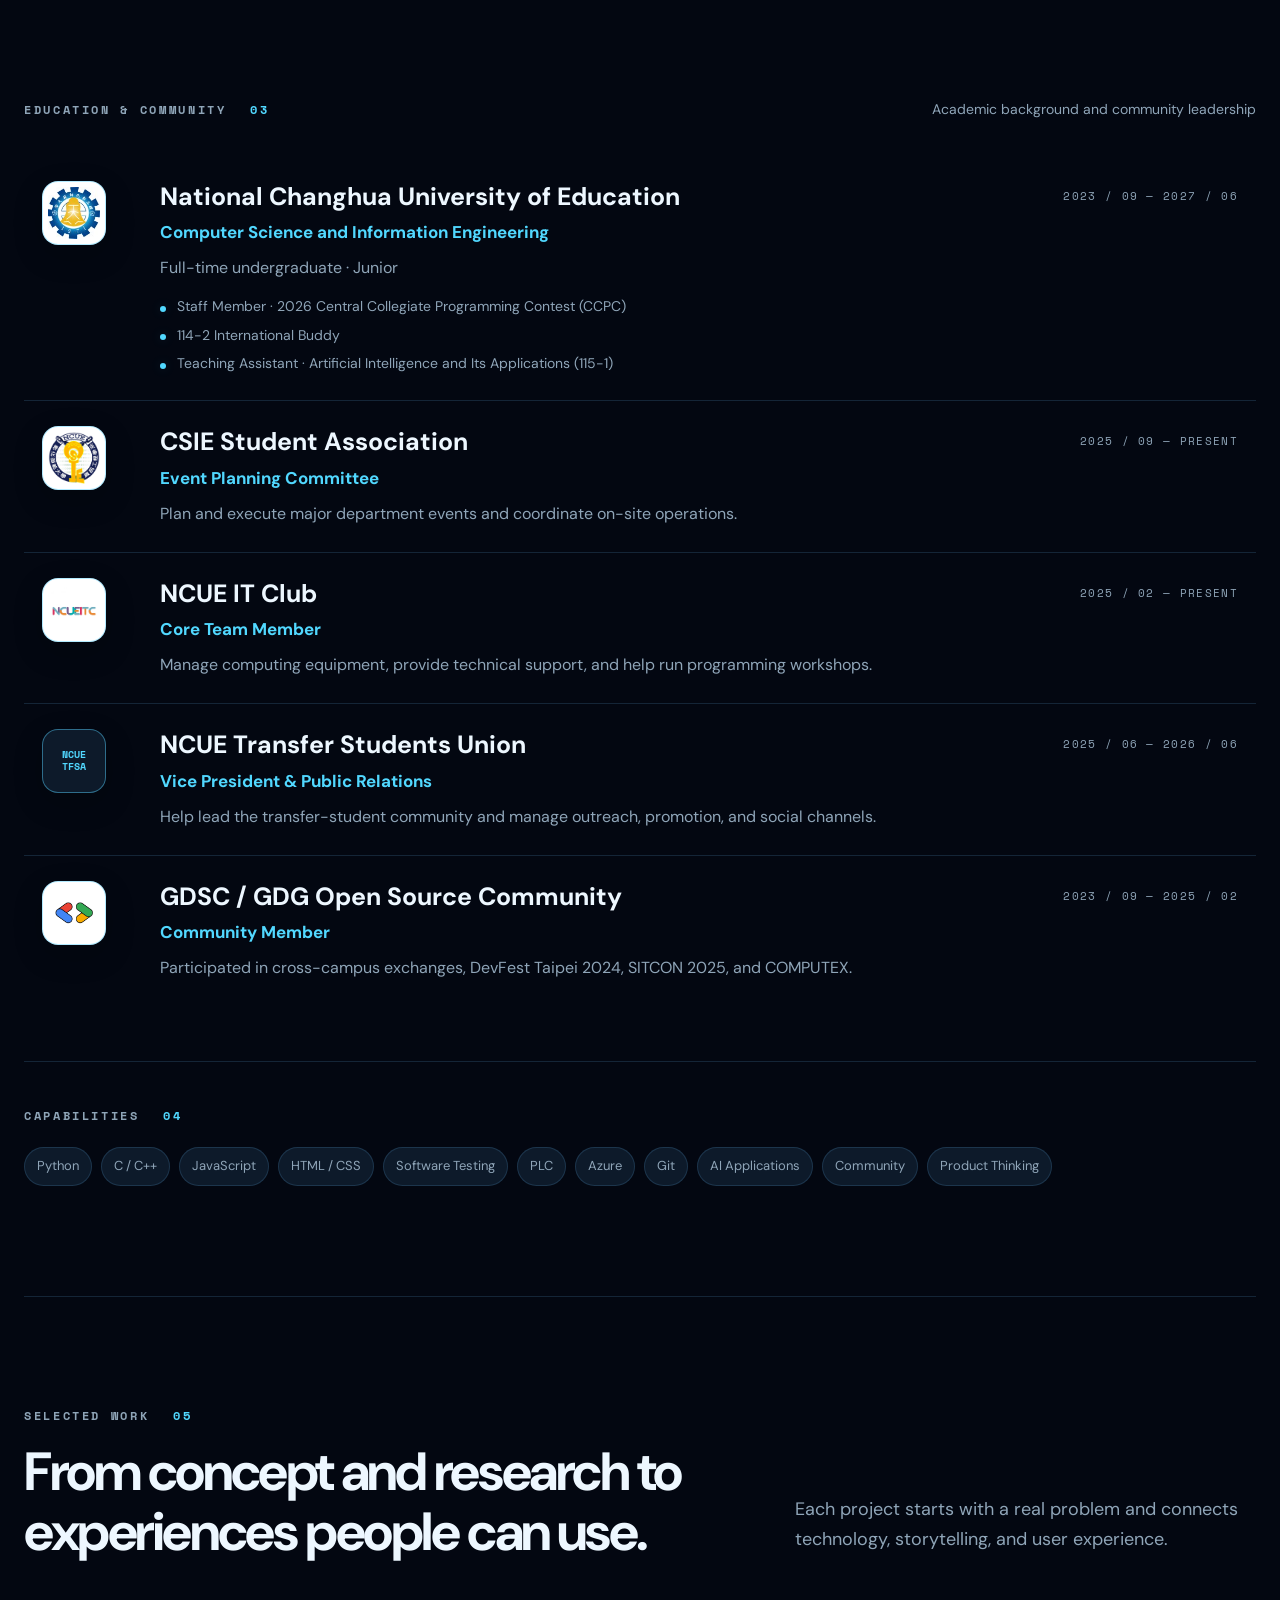
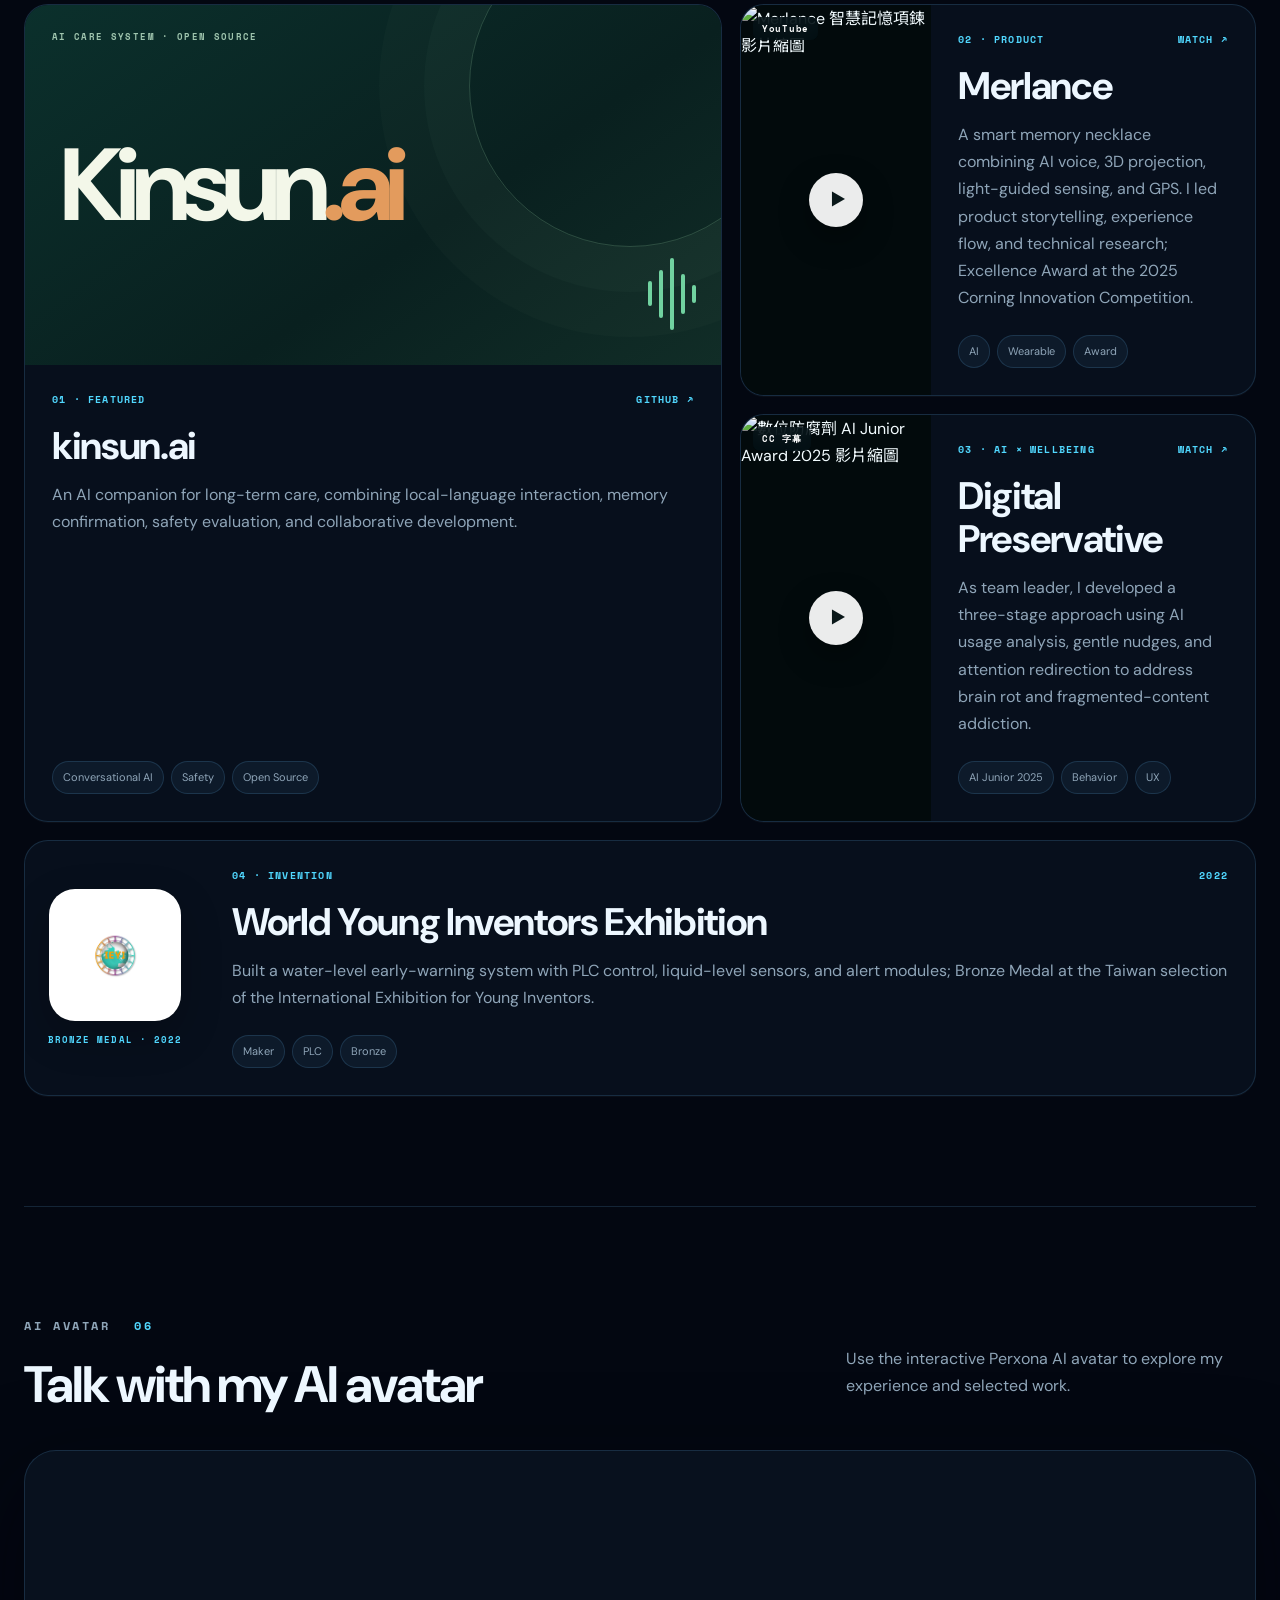
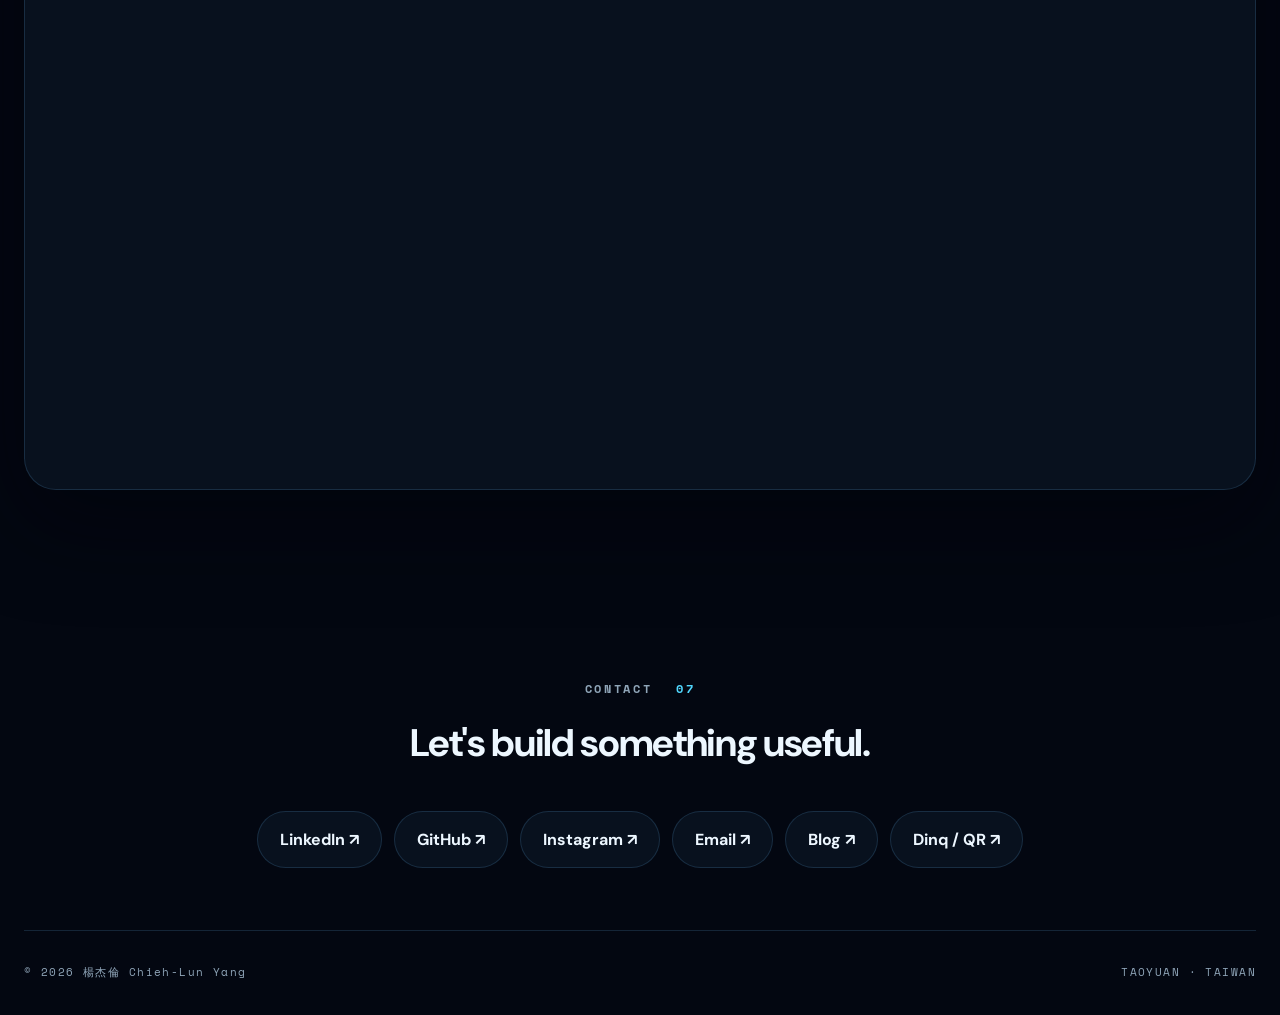
==== commit fd78db9e: "Add home blog navigation and interactive globe" ====
--- a/index.html
+++ b/index.html
@@ -6,13 +6,14 @@
   <meta name="description" content="楊杰倫 Chieh-Lun Yang — Computer Science, AI, software testing and product innovation portfolio.">
   <meta name="theme-color" content="#0b0718">
   <title>楊杰倫 Chieh-Lun Yang｜Portfolio</title>
-  <link rel="stylesheet" href="css/style.css?v=20260817-2">
+  <link rel="stylesheet" href="css/style.css?v=20260818-1">
   <script type="module" src="https://cdn.perxona.ai/asia/prod/latest/widget/entry/index.js"></script>
 </head>
 <body>
   <a class="skip-link" href="#main">跳到主要內容</a>
   <div class="ambient ambient-one"></div><div class="ambient ambient-two"></div>
   <nav class="command-bar" aria-label="快速連結">
+    <div class="primary-nav"><a href="index.html" aria-current="page">HOME</a><a href="blog.html">BLOG</a></div>
     <a class="icon-link" href="https://github.com/DreamerForJay" target="_blank" rel="noopener" aria-label="GitHub" data-tooltip="GitHub"><svg viewBox="0 0 24 24"><path d="M12 2a10 10 0 0 0-3.16 19.49c.5.09.68-.22.68-.48v-1.9c-2.78.6-3.37-1.18-3.37-1.18-.45-1.16-1.11-1.47-1.11-1.47-.91-.62.07-.61.07-.61 1 .07 1.53 1.03 1.53 1.03.9 1.53 2.35 1.09 2.92.83.09-.65.35-1.09.64-1.34-2.22-.25-4.55-1.11-4.55-4.94 0-1.09.39-1.98 1.03-2.68-.1-.25-.45-1.27.1-2.64 0 0 .84-.27 2.75 1.02A9.55 9.55 0 0 1 12 6.5c.85 0 1.71.11 2.51.34 1.91-1.29 2.75-1.02 2.75-1.02.55 1.37.2 2.39.1 2.64.64.7 1.03 1.59 1.03 2.68 0 3.84-2.34 4.68-4.57 4.93.36.31.68.92.68 1.85v3.09c0 .27.18.58.69.48A10 10 0 0 0 12 2Z"/></svg></a>
     <a class="icon-link" href="mailto:cl.yang04@gmail.com" aria-label="Email" data-tooltip="Email"><svg viewBox="0 0 24 24"><path d="M3 5h18a2 2 0 0 1 2 2v10a2 2 0 0 1-2 2H3a2 2 0 0 1-2-2V7a2 2 0 0 1 2-2Zm9 7 8-5H4l8 5Zm0 2.35L3 8.73V17h18V8.73l-9 5.62Z"/></svg></a>
     <a class="icon-link" href="https://www.linkedin.com/in/chieh-lun-yang/" target="_blank" rel="noopener" aria-label="LinkedIn" data-tooltip="LinkedIn"><svg viewBox="0 0 24 24"><path d="M4.98 3.5A2.5 2.5 0 1 1 5 8.5a2.5 2.5 0 0 1-.02-5ZM3 10h4v11H3V10Zm6.5 0h3.83v1.5h.05c.53-1.01 1.84-2.08 3.78-2.08C21.2 9.42 22 12.08 22 15.54V21h-4v-4.84c0-1.16-.02-2.65-1.72-2.65-1.72 0-1.98 1.26-1.98 2.56V21h-4.8V10Z"/></svg></a>
@@ -26,14 +27,14 @@
   <header class="hero">
     <div class="hero-copy reveal">
       <p class="eyebrow"><span class="status-dot"></span><span data-i18n="available">OPEN TO COLLABORATION · 2026</span></p>
-      <h1><span data-i18n="surname">楊杰倫</span><small>CHIEH-LUN YANG</small></h1>
-      <h2 data-i18n="headline">把 AI、軟體與跨域想法，做成真正能被使用的產品。</h2>
-      <p class="hero-intro" data-i18n="intro">國立彰化師範大學資訊工程學系學生，目前於 TMYTEK 擔任研發實習生。專注 AI 應用、軟體測試、產品開發與技術社群。</p>
+      <div class="hero-name-row"><h1><span data-i18n="surname">楊杰倫</span><small>CHIEH-LUN YANG</small></h1><img class="hero-avatar" src="assets/profile/chieh-lun-yang.jpg" alt="楊杰倫 Chieh-Lun Yang"></div>
+      <h2 data-i18n="headline">把問題弄懂，做出能被使用、也能持續改進的產品。</h2>
+      <p class="hero-intro" data-i18n="intro">資工學生，也是研發實習生。正在累積 AI、軟體測試與產品實作的經驗。</p>
     </div>
-    <div class="signal-card reveal" aria-hidden="true">
-      <div class="signal-grid"></div><div class="orbit orbit-a"></div><div class="orbit orbit-b"></div>
-      <div class="monogram">CY</div>
-      <p>AI · SOFTWARE<br>PRODUCT · COMMUNITY</p>
+    <div class="globe-card reveal">
+      <canvas id="globe-canvas" aria-label="Interactive globe centered on Taoyuan, Taiwan"></canvas>
+      <div class="globe-location"><span>TAOYUAN · TAIWAN</span><strong id="taipei-time">--:--:--</strong><small id="taipei-date">----</small></div>
+      <p class="globe-hint">DRAG TO EXPLORE</p>
     </div>
   </header>
 
@@ -140,6 +141,7 @@
       <a href="https://github.com/DreamerForJay" target="_blank" rel="noopener">GitHub ↗</a>
       <a href="https://www.instagram.com/_jay_0919/" target="_blank" rel="noopener">Instagram ↗</a>
       <a href="mailto:cl.yang04@gmail.com">Email ↗</a>
+      <a href="blog.html">Blog ↗</a>
       <button type="button" data-open-qr>Dinq / QR ↗</button>
     </div>
     <div class="footer-bottom"><p>© 2026 楊杰倫 Chieh-Lun Yang</p><p>TAOYUAN · TAIWAN</p></div>
@@ -151,6 +153,7 @@
     <a class="qr-image-link" href="https://dinq.me/clyang" target="_blank" rel="noopener"><img src="assets/clyang-qrcode-2026-08-12.png" alt="dinq.me/clyang QR Code"></a>
     <a class="qr-url" href="https://dinq.me/clyang" target="_blank" rel="noopener">dinq.me/clyang ↗</a>
   </dialog>
-  <script src="js/main.js?v=20260816-1"></script>
+  <script src="js/globe.js?v=20260818-1"></script>
+  <script src="js/main.js?v=20260818-1"></script>
 </body>
 </html>
--- a/css/style.css
+++ b/css/style.css
@@ -93,4 +93,13 @@
 .education-details{margin:15px 0 0;padding:0;display:grid;gap:7px;list-style:none}
 .education-details li{position:relative;padding-left:17px;color:var(--muted);font-size:14px;line-height:1.55}
 .education-details li::before{content:"";position:absolute;left:0;top:.68em;width:6px;height:6px;border-radius:50%;background:var(--accent);box-shadow:0 0 12px var(--glow)}
-@media(max-width:620px){.education-details{margin-top:12px}.education-details li{font-size:13px}}+@media(max-width:620px){.education-details{margin-top:12px}.education-details li{font-size:13px}}
+/* V8: home/blog navigation, identity, globe, and compact index */
+.command-bar{width:min(100% - 40px,1180px);max-width:none;justify-content:flex-end}.primary-nav{display:flex;align-items:center;gap:4px;margin-right:auto}.primary-nav a{padding:10px 12px;border-radius:10px;color:var(--muted);text-decoration:none;font:700 10px "Space Mono",monospace;letter-spacing:.13em}.primary-nav a:hover,.primary-nav a[aria-current="page"]{color:var(--text);background:var(--surface-2)}
+.hero-name-row{position:relative;display:flex;align-items:end;gap:22px}.hero-name-row h1{flex:1}.hero-avatar{width:86px;height:86px;margin-bottom:4px;flex:none;border-radius:50%;object-fit:cover;object-position:center 28%;border:2px solid color-mix(in srgb,var(--accent) 64%,transparent);box-shadow:0 0 0 7px color-mix(in srgb,var(--accent) 7%,transparent),0 18px 42px rgba(0,0,0,.3)}
+.globe-card{height:500px;position:relative;overflow:hidden;border:1px solid color-mix(in srgb,var(--accent) 32%,var(--line));border-radius:32px;background:radial-gradient(circle at 50% 45%,rgba(30,105,135,.17),transparent 48%),linear-gradient(145deg,#071524,#030a13);box-shadow:var(--shadow)}
+#globe-canvas{display:block;width:100%;height:100%;cursor:grab;touch-action:none}#globe-canvas:active{cursor:grabbing}.globe-location{position:absolute;left:25px;top:24px;display:grid;gap:4px;pointer-events:none}.globe-location span,.globe-hint{font:700 9px "Space Mono",monospace;letter-spacing:.15em;color:var(--accent)}.globe-location strong{font:700 22px "Space Mono",monospace;color:#fff}.globe-location small{font:700 8px "Space Mono",monospace;letter-spacing:.1em;color:#8fa5b8}.globe-hint{position:absolute;right:24px;bottom:20px;color:#8fa5b8}
+.site-directory{padding-top:22px}.directory-grid{grid-template-columns:repeat(6,1fr);border-radius:14px}.directory-grid a{min-height:86px;padding:17px 15px;border-bottom:0}.directory-grid a:nth-child(3n){border-right:1px solid var(--line)}.directory-grid a:last-child{border-right:0}.directory-grid small{font-size:10px}.directory-grid strong{font-size:14px}
+.blog-page{min-height:100vh}.blog-nav{width:min(100% - 40px,1180px);margin:24px auto;display:flex;align-items:center;gap:18px}.blog-nav .primary-nav{margin-right:auto}.blog-nav>a{color:var(--muted);font:700 9px "Space Mono",monospace;letter-spacing:.1em;text-decoration:none}.blog-main,.blog-footer{width:min(100% - 40px,1180px);margin-inline:auto}.blog-header{min-height:430px;display:flex;align-items:end;justify-content:space-between;gap:50px;padding:70px 0;border-bottom:1px solid var(--line)}.blog-header h1{margin:8px 0 12px;font-size:clamp(72px,12vw,150px);line-height:.8;letter-spacing:-.075em}.blog-header>div>p:last-child{color:var(--muted);font-size:18px}.blog-header img{width:120px;height:120px;border-radius:50%;object-fit:cover;object-position:center 28%;border:2px solid var(--accent);box-shadow:0 0 0 10px color-mix(in srgb,var(--accent) 7%,transparent)}.blog-feed{padding:70px 0 100px}.blog-post-card{margin-top:24px;padding:30px;display:flex;align-items:end;justify-content:space-between;gap:30px;border:1px solid var(--line);border-radius:22px;background:var(--surface);color:var(--text);text-decoration:none;transition:transform .25s,border-color .25s}.blog-post-card:hover{transform:translateY(-5px);border-color:var(--accent)}.blog-post-card small,.blog-post-card>span{color:var(--accent);font:700 9px "Space Mono",monospace;letter-spacing:.12em}.blog-post-card h2{margin:30px 0 10px;font-size:34px}.blog-post-card p{margin:0;color:var(--muted)}.blog-footer{padding:25px 0 40px;border-top:1px solid var(--line);display:flex;justify-content:space-between;color:var(--muted);font:700 9px "Space Mono",monospace;letter-spacing:.1em}.blog-footer a{color:var(--accent);text-decoration:none}
+@media(max-width:900px){.globe-card{height:420px}.directory-grid{grid-template-columns:repeat(3,1fr)}.directory-grid a:nth-child(3n){border-right:0}.directory-grid a:nth-child(-n+3){border-bottom:1px solid var(--line)}}
+@media(max-width:620px){.command-bar{width:min(100% - 16px,1180px)}.command-bar .icon-link[href^="mailto:"],.command-bar .icon-link[href*="instagram.com"]{display:none}.primary-nav a{padding-inline:8px;font-size:8px}.hero-name-row{align-items:center;gap:12px}.hero-avatar{width:62px;height:62px;margin:0}.globe-card{height:340px;border-radius:24px}.globe-location strong{font-size:18px}.directory-grid{grid-template-columns:1fr 1fr}.directory-grid a,.directory-grid a:nth-child(3n),.directory-grid a:nth-child(-n+3){border-right:1px solid var(--line);border-bottom:1px solid var(--line)}.directory-grid a:nth-child(2n){border-right:0}.directory-grid a:nth-last-child(-n+2){border-bottom:0}.blog-nav,.blog-main,.blog-footer{width:min(100% - 28px,1180px)}.blog-nav>a{display:none}.blog-header{min-height:360px;padding:55px 0}.blog-header img{width:82px;height:82px}.blog-post-card{display:block}.blog-post-card>span{display:block;margin-top:28px}.blog-footer{display:block;text-align:center}.blog-footer a{display:block;margin-top:9px}}
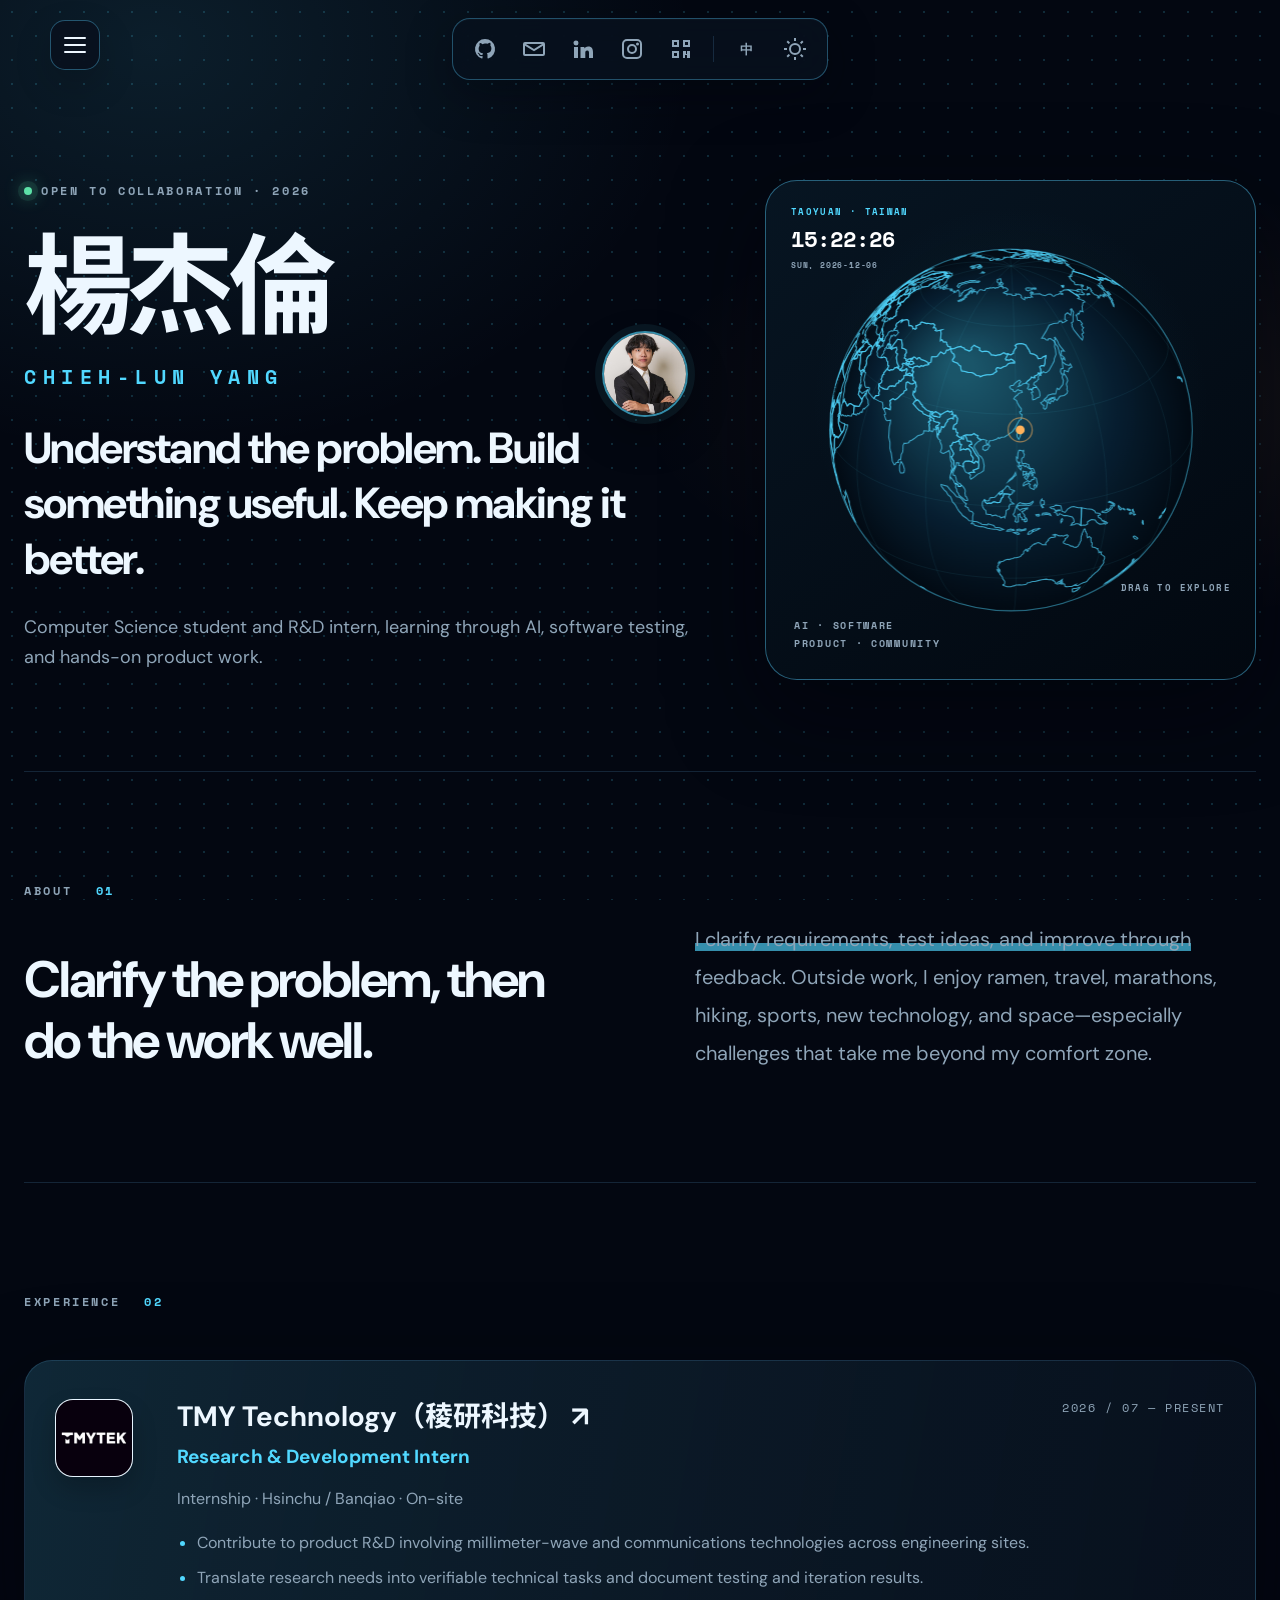
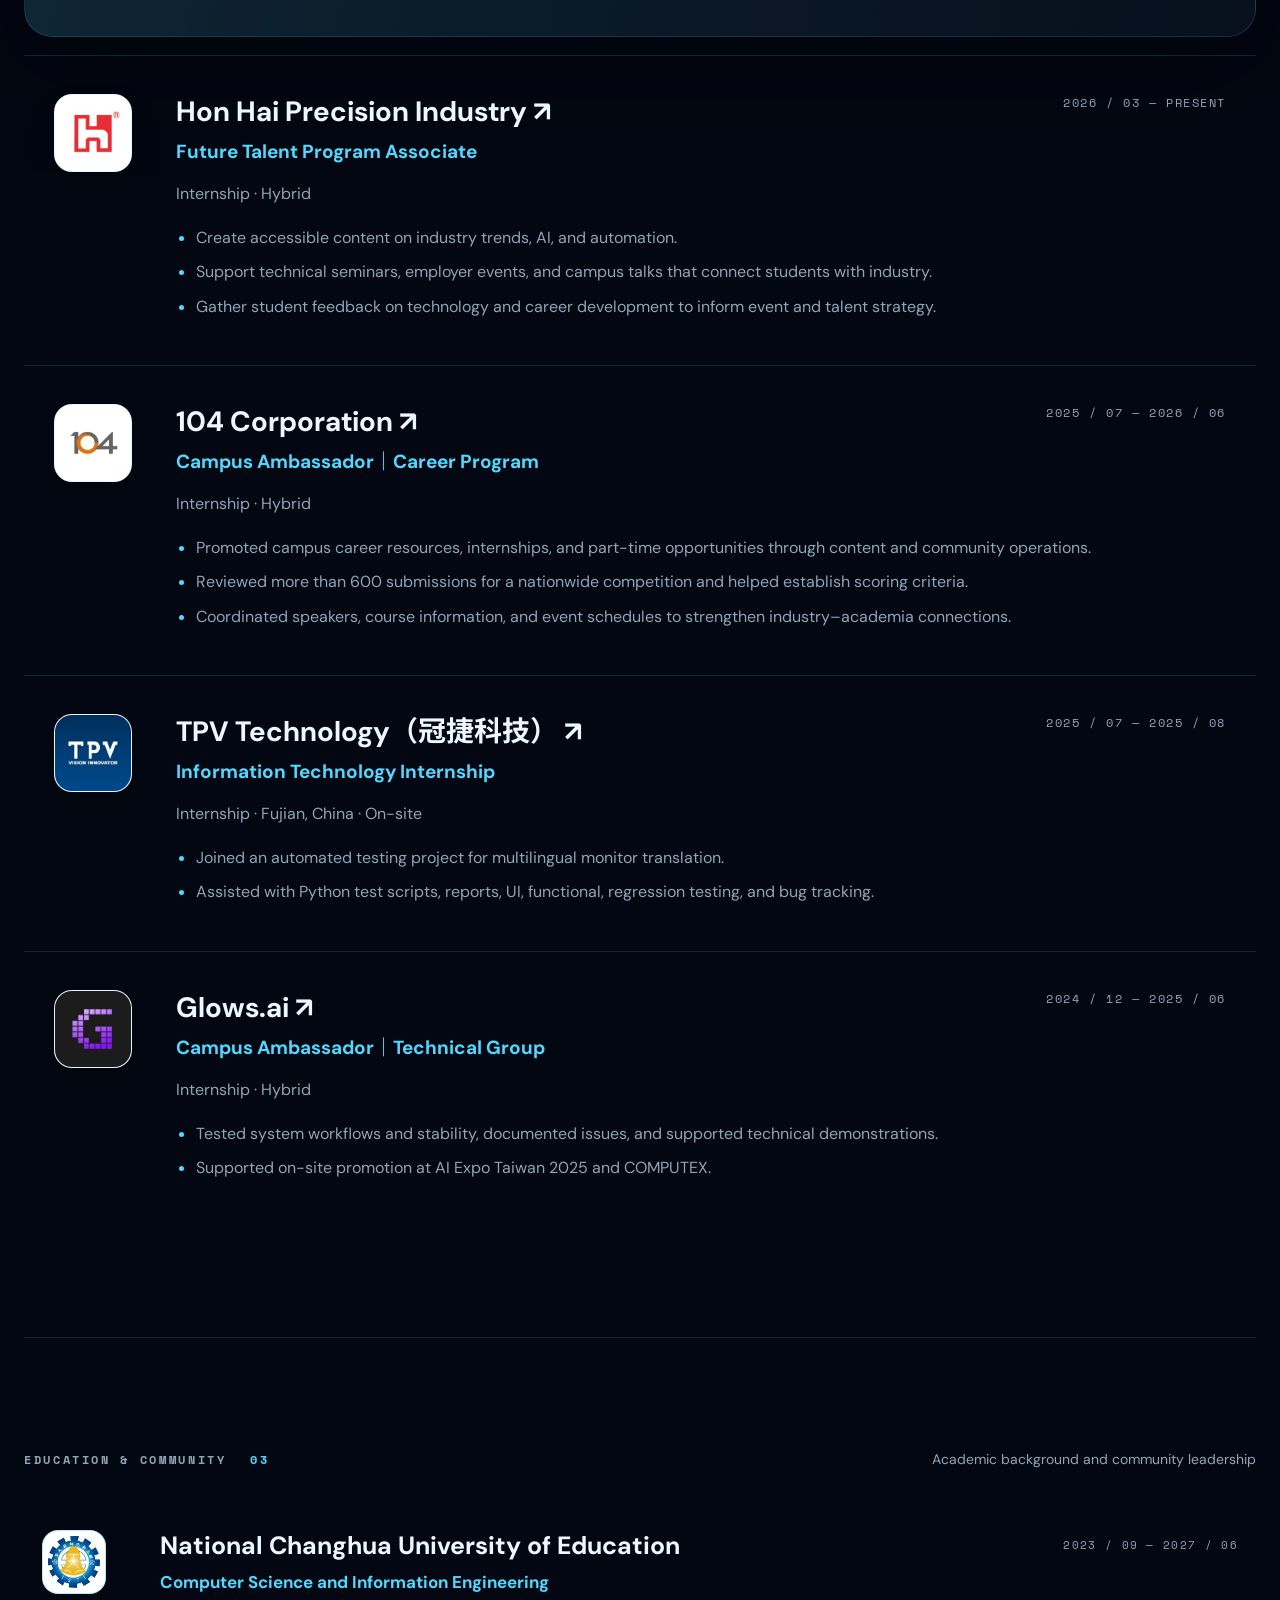
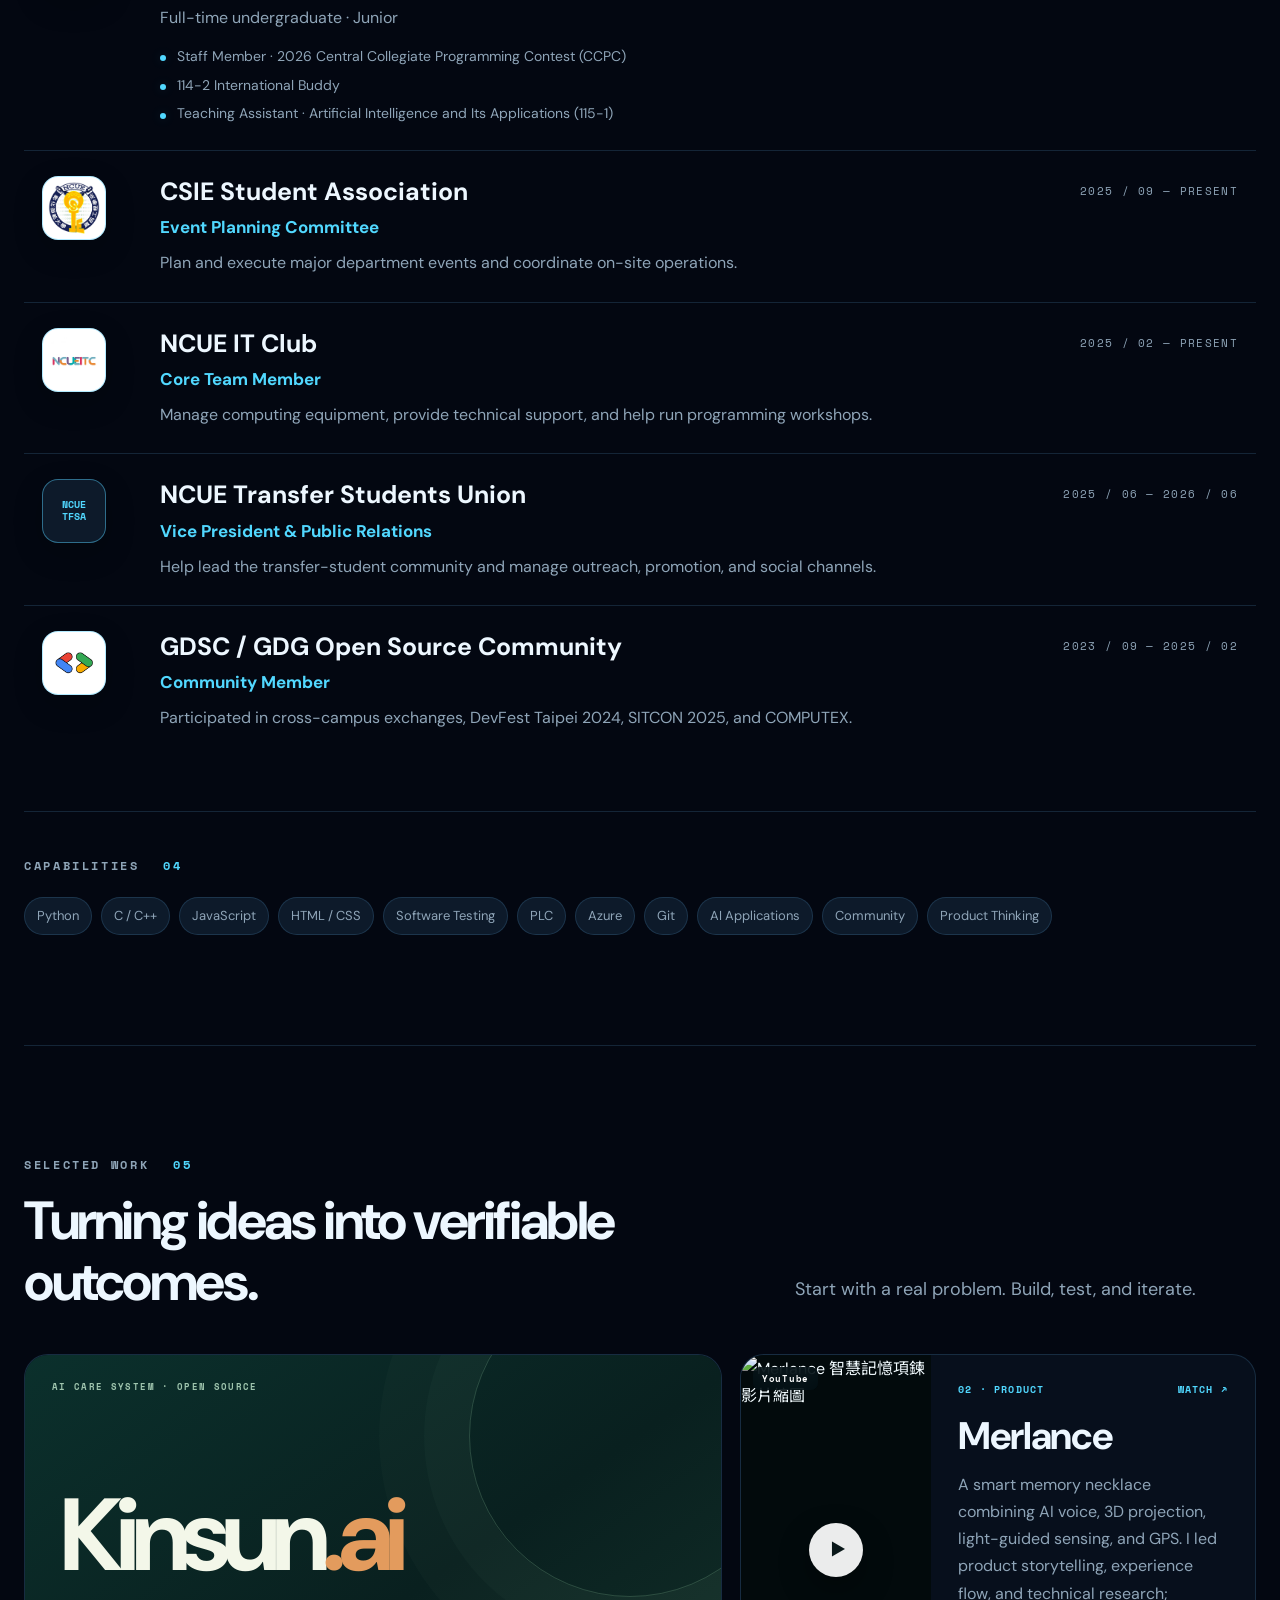
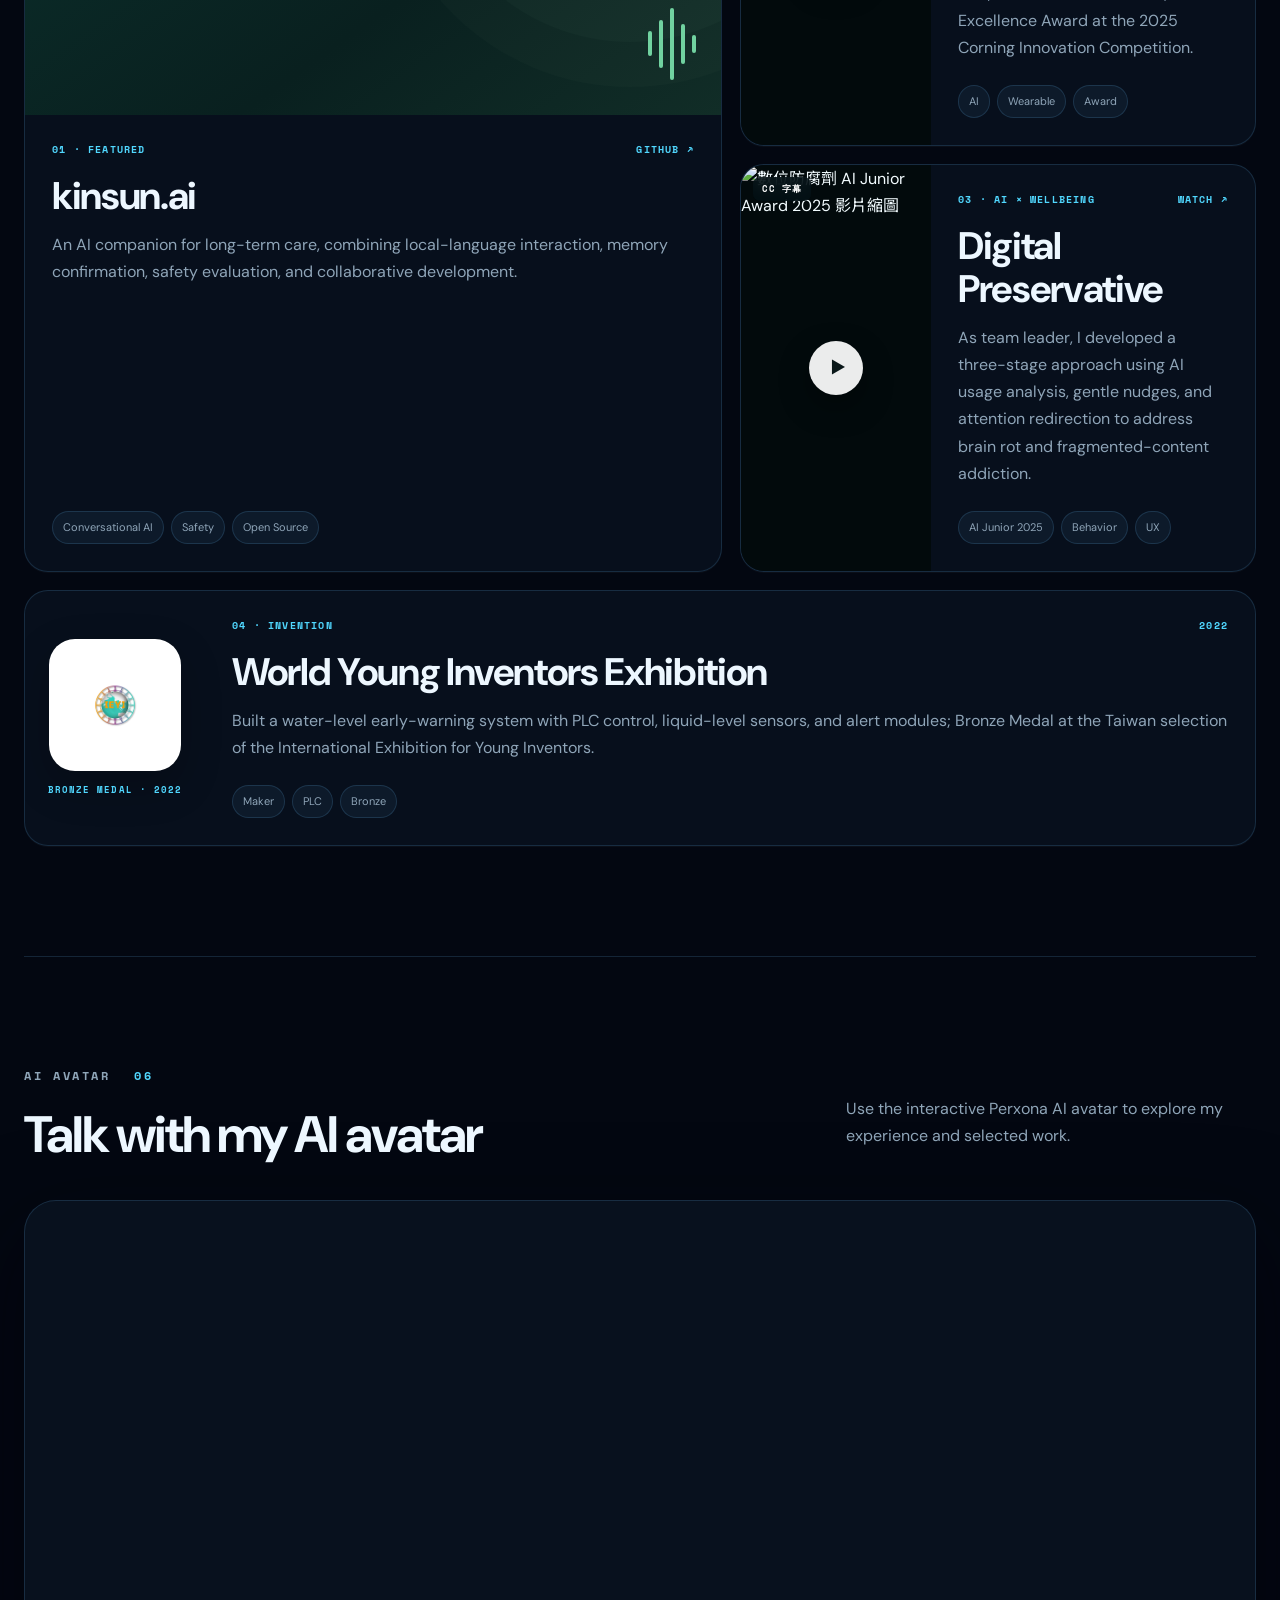
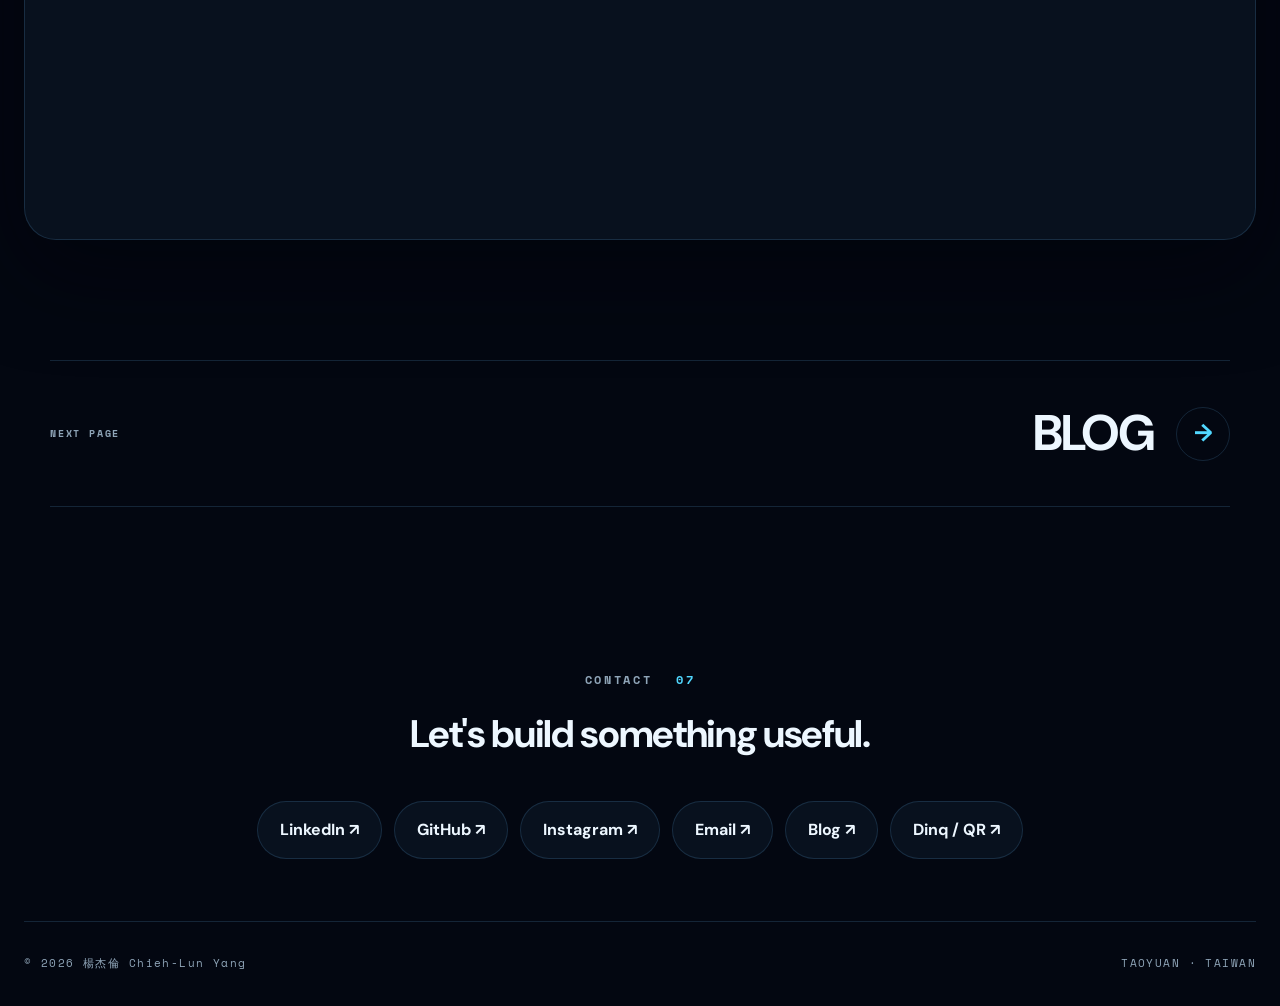
==== commit 0f04539a: "Unify navigation blog and interactive world map" ====
--- a/index.html
+++ b/index.html
@@ -6,14 +6,14 @@
   <meta name="description" content="楊杰倫 Chieh-Lun Yang — Computer Science, AI, software testing and product innovation portfolio.">
   <meta name="theme-color" content="#0b0718">
   <title>楊杰倫 Chieh-Lun Yang｜Portfolio</title>
-  <link rel="stylesheet" href="css/style.css?v=20260818-1">
+  <link rel="stylesheet" href="css/style.css?v=20260818-2">
   <script type="module" src="https://cdn.perxona.ai/asia/prod/latest/widget/entry/index.js"></script>
 </head>
 <body>
   <a class="skip-link" href="#main">跳到主要內容</a>
   <div class="ambient ambient-one"></div><div class="ambient ambient-two"></div>
+  <button class="menu-toggle" type="button" aria-label="Open site menu" aria-controls="site-menu" aria-expanded="false"><span></span><span></span><span></span></button>
   <nav class="command-bar" aria-label="快速連結">
-    <div class="primary-nav"><a href="index.html" aria-current="page">HOME</a><a href="blog.html">BLOG</a></div>
     <a class="icon-link" href="https://github.com/DreamerForJay" target="_blank" rel="noopener" aria-label="GitHub" data-tooltip="GitHub"><svg viewBox="0 0 24 24"><path d="M12 2a10 10 0 0 0-3.16 19.49c.5.09.68-.22.68-.48v-1.9c-2.78.6-3.37-1.18-3.37-1.18-.45-1.16-1.11-1.47-1.11-1.47-.91-.62.07-.61.07-.61 1 .07 1.53 1.03 1.53 1.03.9 1.53 2.35 1.09 2.92.83.09-.65.35-1.09.64-1.34-2.22-.25-4.55-1.11-4.55-4.94 0-1.09.39-1.98 1.03-2.68-.1-.25-.45-1.27.1-2.64 0 0 .84-.27 2.75 1.02A9.55 9.55 0 0 1 12 6.5c.85 0 1.71.11 2.51.34 1.91-1.29 2.75-1.02 2.75-1.02.55 1.37.2 2.39.1 2.64.64.7 1.03 1.59 1.03 2.68 0 3.84-2.34 4.68-4.57 4.93.36.31.68.92.68 1.85v3.09c0 .27.18.58.69.48A10 10 0 0 0 12 2Z"/></svg></a>
     <a class="icon-link" href="mailto:cl.yang04@gmail.com" aria-label="Email" data-tooltip="Email"><svg viewBox="0 0 24 24"><path d="M3 5h18a2 2 0 0 1 2 2v10a2 2 0 0 1-2 2H3a2 2 0 0 1-2-2V7a2 2 0 0 1 2-2Zm9 7 8-5H4l8 5Zm0 2.35L3 8.73V17h18V8.73l-9 5.62Z"/></svg></a>
     <a class="icon-link" href="https://www.linkedin.com/in/chieh-lun-yang/" target="_blank" rel="noopener" aria-label="LinkedIn" data-tooltip="LinkedIn"><svg viewBox="0 0 24 24"><path d="M4.98 3.5A2.5 2.5 0 1 1 5 8.5a2.5 2.5 0 0 1-.02-5ZM3 10h4v11H3V10Zm6.5 0h3.83v1.5h.05c.53-1.01 1.84-2.08 3.78-2.08C21.2 9.42 22 12.08 22 15.54V21h-4v-4.84c0-1.16-.02-2.65-1.72-2.65-1.72 0-1.98 1.26-1.98 2.56V21h-4.8V10Z"/></svg></a>
@@ -35,21 +35,11 @@
       <canvas id="globe-canvas" aria-label="Interactive globe centered on Taoyuan, Taiwan"></canvas>
       <div class="globe-location"><span>TAOYUAN · TAIWAN</span><strong id="taipei-time">--:--:--</strong><small id="taipei-date">----</small></div>
       <p class="globe-hint">DRAG TO EXPLORE</p>
+      <p class="globe-disciplines">AI · SOFTWARE<br>PRODUCT · COMMUNITY</p>
     </div>
   </header>
 
   <main id="main">
-    <section class="site-directory reveal" id="site-directory" aria-labelledby="directory-title">
-      <div class="directory-label"><span>INDEX</span><h2 id="directory-title" data-i18n="directoryTitle">Portfolio directory</h2></div>
-      <nav class="directory-grid" aria-label="Portfolio sections">
-        <a href="#about"><span>01</span><strong data-i18n="navAbout">About</strong><small data-i18n="navAboutSub">Profile &amp; focus</small></a>
-        <a href="#experience"><span>02</span><strong data-i18n="navExperience">Experience</strong><small data-i18n="navExperienceSub">Industry roles</small></a>
-        <a href="#education"><span>03</span><strong data-i18n="navEducation">Education</strong><small data-i18n="navEducationSub">Community &amp; skills</small></a>
-        <a href="#projects"><span>04</span><strong data-i18n="navProjects">Selected work</strong><small data-i18n="navProjectsSub">AI &amp; engineering</small></a>
-        <a href="#avatar"><span>05</span><strong data-i18n="navAvatar">AI avatar</strong><small data-i18n="navAvatarSub">Interactive profile</small></a>
-        <a href="#contact"><span>06</span><strong data-i18n="navContact">Contact</strong><small data-i18n="navContactSub">Social &amp; email</small></a>
-      </nav>
-    </section>
     <section class="section intro-grid reveal" id="about">
       <div><p class="section-kicker">ABOUT <span>01</span></p><h2 data-i18n="aboutTitle">持續學習，也持續把知識變成影響力。</h2></div>
       <p data-i18n="aboutBody">我喜歡把模糊的問題拆解成可以執行、測試與迭代的方案。從企業實習、校園大使到社群與競賽，我累積了跨團隊溝通、內容策劃、測試自動化與產品實作經驗。</p>
@@ -105,8 +95,8 @@
 
     <section class="section projects-section" id="projects">
       <div class="section-heading-row">
-        <div><p class="section-kicker">SELECTED WORK <span>05</span></p><h2 data-i18n="workTitle">從概念、研究到可被體驗的成果。</h2></div>
-        <p data-i18n="workIntro">每個專案都從真實問題出發，結合技術、敘事與使用者體驗。</p>
+        <div><p class="section-kicker">SELECTED WORK <span>05</span></p><h2 data-i18n="workTitle">把想法做成可驗證的成果。</h2></div>
+        <p data-i18n="workIntro">從真實問題出發，持續實作與迭代。</p>
       </div>
       <div class="work-grid">
         <a class="work-card work-featured reveal" href="https://github.com/DreamerForJay/kinsun.ai" target="_blank" rel="noopener">
@@ -134,6 +124,8 @@
     </section>
   </main>
 
+  <a class="page-next" href="blog.html"><span>NEXT PAGE</span><strong>BLOG</strong><b aria-hidden="true">→</b></a>
+
   <footer class="footer" id="contact">
     <div class="contact-intro"><p class="section-kicker">CONTACT <span>07</span></p><h2 data-i18n="contactTitle">Let&#39;s build something useful.</h2></div>
     <div class="social-links">
@@ -153,7 +145,12 @@
     <a class="qr-image-link" href="https://dinq.me/clyang" target="_blank" rel="noopener"><img src="assets/clyang-qrcode-2026-08-12.png" alt="dinq.me/clyang QR Code"></a>
     <a class="qr-url" href="https://dinq.me/clyang" target="_blank" rel="noopener">dinq.me/clyang ↗</a>
   </dialog>
-  <script src="js/globe.js?v=20260818-1"></script>
-  <script src="js/main.js?v=20260818-1"></script>
+  <dialog class="site-menu" id="site-menu" aria-label="Site menu">
+    <div class="site-menu-head"><strong>CHIEH-LUN YANG</strong><button class="menu-close" type="button" aria-label="Close menu">×</button></div>
+    <nav><a href="index.html" aria-current="page"><span>00</span>Home</a><a href="#about"><span>01</span>About</a><a href="#experience"><span>02</span>Experience</a><a href="#education"><span>03</span>Education</a><a href="#projects"><span>04</span>Selected work</a><a href="#avatar"><span>05</span>AI avatar</a><a href="blog.html"><span>06</span>Blog</a><a href="#contact"><span>07</span>Contact</a></nav>
+  </dialog>
+  <script src="js/navigation.js?v=20260818-2"></script>
+  <script src="js/globe.js?v=20260818-2"></script>
+  <script src="js/main.js?v=20260818-2"></script>
 </body>
 </html>
--- a/css/style.css
+++ b/css/style.css
@@ -102,4 +102,19 @@
 .site-directory{padding-top:22px}.directory-grid{grid-template-columns:repeat(6,1fr);border-radius:14px}.directory-grid a{min-height:86px;padding:17px 15px;border-bottom:0}.directory-grid a:nth-child(3n){border-right:1px solid var(--line)}.directory-grid a:last-child{border-right:0}.directory-grid small{font-size:10px}.directory-grid strong{font-size:14px}
 .blog-page{min-height:100vh}.blog-nav{width:min(100% - 40px,1180px);margin:24px auto;display:flex;align-items:center;gap:18px}.blog-nav .primary-nav{margin-right:auto}.blog-nav>a{color:var(--muted);font:700 9px "Space Mono",monospace;letter-spacing:.1em;text-decoration:none}.blog-main,.blog-footer{width:min(100% - 40px,1180px);margin-inline:auto}.blog-header{min-height:430px;display:flex;align-items:end;justify-content:space-between;gap:50px;padding:70px 0;border-bottom:1px solid var(--line)}.blog-header h1{margin:8px 0 12px;font-size:clamp(72px,12vw,150px);line-height:.8;letter-spacing:-.075em}.blog-header>div>p:last-child{color:var(--muted);font-size:18px}.blog-header img{width:120px;height:120px;border-radius:50%;object-fit:cover;object-position:center 28%;border:2px solid var(--accent);box-shadow:0 0 0 10px color-mix(in srgb,var(--accent) 7%,transparent)}.blog-feed{padding:70px 0 100px}.blog-post-card{margin-top:24px;padding:30px;display:flex;align-items:end;justify-content:space-between;gap:30px;border:1px solid var(--line);border-radius:22px;background:var(--surface);color:var(--text);text-decoration:none;transition:transform .25s,border-color .25s}.blog-post-card:hover{transform:translateY(-5px);border-color:var(--accent)}.blog-post-card small,.blog-post-card>span{color:var(--accent);font:700 9px "Space Mono",monospace;letter-spacing:.12em}.blog-post-card h2{margin:30px 0 10px;font-size:34px}.blog-post-card p{margin:0;color:var(--muted)}.blog-footer{padding:25px 0 40px;border-top:1px solid var(--line);display:flex;justify-content:space-between;color:var(--muted);font:700 9px "Space Mono",monospace;letter-spacing:.1em}.blog-footer a{color:var(--accent);text-decoration:none}
 @media(max-width:900px){.globe-card{height:420px}.directory-grid{grid-template-columns:repeat(3,1fr)}.directory-grid a:nth-child(3n){border-right:0}.directory-grid a:nth-child(-n+3){border-bottom:1px solid var(--line)}}
-@media(max-width:620px){.command-bar{width:min(100% - 16px,1180px)}.command-bar .icon-link[href^="mailto:"],.command-bar .icon-link[href*="instagram.com"]{display:none}.primary-nav a{padding-inline:8px;font-size:8px}.hero-name-row{align-items:center;gap:12px}.hero-avatar{width:62px;height:62px;margin:0}.globe-card{height:340px;border-radius:24px}.globe-location strong{font-size:18px}.directory-grid{grid-template-columns:1fr 1fr}.directory-grid a,.directory-grid a:nth-child(3n),.directory-grid a:nth-child(-n+3){border-right:1px solid var(--line);border-bottom:1px solid var(--line)}.directory-grid a:nth-child(2n){border-right:0}.directory-grid a:nth-last-child(-n+2){border-bottom:0}.blog-nav,.blog-main,.blog-footer{width:min(100% - 28px,1180px)}.blog-nav>a{display:none}.blog-header{min-height:360px;padding:55px 0}.blog-header img{width:82px;height:82px}.blog-post-card{display:block}.blog-post-card>span{display:block;margin-top:28px}.blog-footer{display:block;text-align:center}.blog-footer a{display:block;margin-top:9px}}+@media(max-width:620px){.command-bar{width:min(100% - 16px,1180px)}.command-bar .icon-link[href^="mailto:"],.command-bar .icon-link[href*="instagram.com"]{display:none}.primary-nav a{padding-inline:8px;font-size:8px}.hero-name-row{align-items:center;gap:12px}.hero-avatar{width:62px;height:62px;margin:0}.globe-card{height:340px;border-radius:24px}.globe-location strong{font-size:18px}.directory-grid{grid-template-columns:1fr 1fr}.directory-grid a,.directory-grid a:nth-child(3n),.directory-grid a:nth-child(-n+3){border-right:1px solid var(--line);border-bottom:1px solid var(--line)}.directory-grid a:nth-child(2n){border-right:0}.directory-grid a:nth-last-child(-n+2){border-bottom:0}.blog-nav,.blog-main,.blog-footer{width:min(100% - 28px,1180px)}.blog-nav>a{display:none}.blog-header{min-height:360px;padding:55px 0}.blog-header img{width:82px;height:82px}.blog-post-card{display:block}.blog-post-card>span{display:block;margin-top:28px}.blog-footer{display:block;text-align:center}.blog-footer a{display:block;margin-top:9px}}
+/* V9 — unified navigation, map and editorial system */
+:root{--content:min(1180px,calc(100% - 48px));--radius-sm:14px;--radius-md:22px;--radius-lg:32px}
+.command-bar{width:max-content;max-width:calc(100% - 96px);justify-content:center;padding:8px 10px;border-radius:18px}
+.menu-toggle{position:fixed;z-index:42;top:20px;left:max(20px,calc((100vw - 1180px)/2));width:50px;height:50px;padding:0;border:1px solid color-mix(in srgb,var(--accent) 24%,var(--line));border-radius:15px;background:color-mix(in srgb,var(--surface) 88%,transparent);color:var(--text);display:grid;place-content:center;gap:5px;cursor:pointer;box-shadow:0 14px 36px rgba(0,0,0,.18);backdrop-filter:blur(18px);transition:.22s}
+.menu-toggle:hover{transform:translateY(-2px);border-color:var(--accent);box-shadow:0 14px 34px var(--glow)}.menu-toggle span{display:block;width:22px;height:2px;border-radius:5px;background:currentColor}
+.site-menu{width:min(760px,calc(100% - 32px));max-height:min(760px,calc(100vh - 32px));margin:auto;padding:0;border:1px solid var(--line);border-radius:var(--radius-lg);background:color-mix(in srgb,var(--surface) 96%,transparent);color:var(--text);box-shadow:0 30px 110px rgba(0,0,0,.52);overflow:hidden}.site-menu::backdrop{background:rgba(1,4,11,.74);backdrop-filter:blur(12px)}.site-menu-head{display:flex;align-items:center;justify-content:space-between;padding:24px 28px;border-bottom:1px solid var(--line);font:700 13px "Space Mono",monospace;letter-spacing:.13em}.menu-close{width:42px;height:42px;border:0;border-radius:12px;background:var(--surface-2);color:var(--text);font-size:28px;cursor:pointer}.site-menu nav{padding:14px 18px 22px;display:grid;grid-template-columns:1fr 1fr;gap:4px}.site-menu nav a{display:flex;align-items:center;gap:20px;padding:17px 18px;border-radius:13px;text-decoration:none;font-size:20px;font-weight:650;transition:.2s}.site-menu nav a span{font:700 10px "Space Mono",monospace;color:var(--accent)}.site-menu nav a:hover,.site-menu nav a[aria-current="page"]{background:var(--surface-2);transform:translateX(4px)}
+.globe-card{background:radial-gradient(circle at 50% 45%,rgba(18,91,122,.15),transparent 54%),linear-gradient(145deg,#071522,#020810)}.globe-disciplines{position:absolute;left:28px;bottom:26px;margin:0;color:var(--muted);font:700 10px/1.8 "Space Mono",monospace;letter-spacing:.17em}.globe-hint{bottom:76px}.globe-card canvas{cursor:grab}.globe-card canvas:active{cursor:grabbing}
+.intro-grid>p{line-height:1.9}.intro-grid>p::first-line{text-decoration:underline;text-decoration-color:color-mix(in srgb,var(--accent) 65%,transparent);text-decoration-thickness:8px;text-underline-offset:-3px;text-decoration-skip-ink:none}
+.page-next{width:var(--content);margin:10px auto 84px;padding:30px 0;border-top:1px solid var(--line);border-bottom:1px solid var(--line);display:grid;grid-template-columns:1fr auto auto;align-items:center;gap:22px;color:var(--text);text-decoration:none;transition:.25s}.page-next span{font:700 10px "Space Mono",monospace;letter-spacing:.18em;color:var(--muted)}.page-next strong{font-size:clamp(26px,4vw,50px);letter-spacing:-.04em}.page-next b{width:54px;height:54px;border-radius:50%;display:grid;place-items:center;border:1px solid var(--line);color:var(--accent);font-size:24px;transition:.25s}.page-next:hover{border-color:var(--accent)}.page-next:hover b{transform:translateX(7px);background:var(--accent);color:var(--bg)}
+.blog-page{background:var(--bg)}.blog-main,.article-main,.blog-footer{width:var(--content)}.blog-main,.article-main{margin-inline:auto}.blog-header{min-height:480px;padding:105px 0 70px;align-items:flex-end}.blog-header h1{font-size:clamp(78px,13vw,156px);line-height:.78}.blog-header>div>p:last-child{max-width:590px}.blog-feed{padding:90px 0 110px}.blog-feed-head{display:flex;align-items:end;justify-content:space-between;gap:32px;margin-bottom:26px}.blog-feed-head .section-kicker{margin-bottom:14px}.blog-feed-head h2{font-size:clamp(30px,4vw,52px);margin:0}.blog-search{width:min(360px,100%);height:52px;padding:0 17px;border:1px solid var(--line);border-radius:14px;background:var(--surface);display:flex;align-items:center;gap:10px;color:var(--muted)}.blog-search:focus-within{border-color:var(--accent);box-shadow:0 0 0 4px var(--glow)}.blog-search input{width:100%;border:0;outline:0;background:transparent;color:var(--text);font:500 15px inherit}.blog-filters,.blog-tags,.article-meta{display:flex;gap:8px;flex-wrap:wrap}.blog-filters{margin-bottom:24px}.blog-filters button,.blog-tags span,.article-meta span{padding:7px 12px;border:1px solid var(--line);border-radius:999px;background:transparent;color:var(--muted);font:700 10px "Space Mono",monospace;cursor:pointer}.blog-filters button.active,.blog-filters button:hover{border-color:var(--accent);color:var(--accent);background:var(--glow)}
+.blog-post-card{display:block;margin-top:0;padding:38px;border-radius:var(--radius-md)}.blog-post-card[hidden]{display:none}.blog-post-meta{display:flex;justify-content:space-between;gap:20px;color:var(--muted);font:700 10px "Space Mono",monospace;letter-spacing:.11em}.blog-post-card h3{margin:40px 0 12px;font-size:clamp(28px,4vw,46px);line-height:1.15;letter-spacing:-.035em}.blog-post-card p{max-width:760px;font-size:17px}.blog-tags{margin:28px 0}.blog-post-card>a{display:inline-block;color:var(--accent);font-weight:700;text-decoration:none}.blog-empty{padding:60px;text-align:center;color:var(--muted)}
+.article-main{padding:80px 0 120px}.back-link{display:inline-block;margin:22px 0 70px;color:var(--muted);text-decoration:none;font:700 10px "Space Mono",monospace;letter-spacing:.16em}.article-header{max-width:1050px;padding-bottom:58px;border-bottom:1px solid var(--line)}.article-header .section-kicker{margin-bottom:24px}.article-header h1{font-size:clamp(50px,7.3vw,100px);line-height:.95;letter-spacing:-.06em;margin:0 0 35px}.article-meta{align-items:center;color:var(--muted);font:700 10px "Space Mono",monospace;letter-spacing:.12em}.article-meta time{margin-right:12px}.article-layout{display:grid;grid-template-columns:minmax(0,760px) 240px;gap:80px;padding-top:58px}.article-lede{font-size:22px;line-height:1.7;color:var(--muted);margin:0 0 36px}.linkedin-embed{width:min(100%,560px);padding:20px;border:1px solid var(--line);border-radius:var(--radius-md);background:var(--surface);box-shadow:var(--shadow)}.linkedin-embed iframe{display:block;width:100%;max-width:504px;margin:auto;border-radius:12px}.article-toc{position:sticky;top:110px;height:max-content;padding-left:20px;border-left:1px solid var(--line);display:grid;gap:16px}.article-toc span{font:700 10px "Space Mono",monospace;letter-spacing:.16em;color:var(--muted)}.article-toc a{color:var(--muted);text-decoration:none}.article-toc a:hover{color:var(--accent)}
+.blog-footer{margin-inline:auto}.page-next-home{margin-top:0}
+@media(max-width:900px){.article-layout{grid-template-columns:1fr}.article-toc{display:none}.blog-header{min-height:420px}.menu-toggle{left:16px}}
+@media(max-width:620px){:root{--content:min(100% - 28px,1180px)}.menu-toggle{top:10px;left:10px;width:44px;height:44px}.command-bar{width:max-content;max-width:calc(100% - 72px);margin-left:auto;margin-right:8px}.command-bar .icon-link[href^="mailto:"],.command-bar .icon-link[href*="instagram.com"]{display:none}.site-menu nav{grid-template-columns:1fr}.site-menu-head{padding:18px}.site-menu nav{padding:10px}.site-menu nav a{font-size:17px;padding:13px}.globe-disciplines{left:20px;bottom:18px}.globe-hint{bottom:64px}.page-next{margin-bottom:60px}.blog-header{min-height:360px;padding-top:80px}.blog-header img{width:74px;height:74px}.blog-feed{padding-top:65px}.blog-feed-head{display:block}.blog-search{margin-top:24px;width:100%}.blog-post-card{padding:24px}.blog-post-meta{display:grid}.article-main{padding-top:48px}.article-header h1{font-size:43px}.linkedin-embed{padding:8px}.linkedin-embed iframe{height:1280px}.article-lede{font-size:18px}}
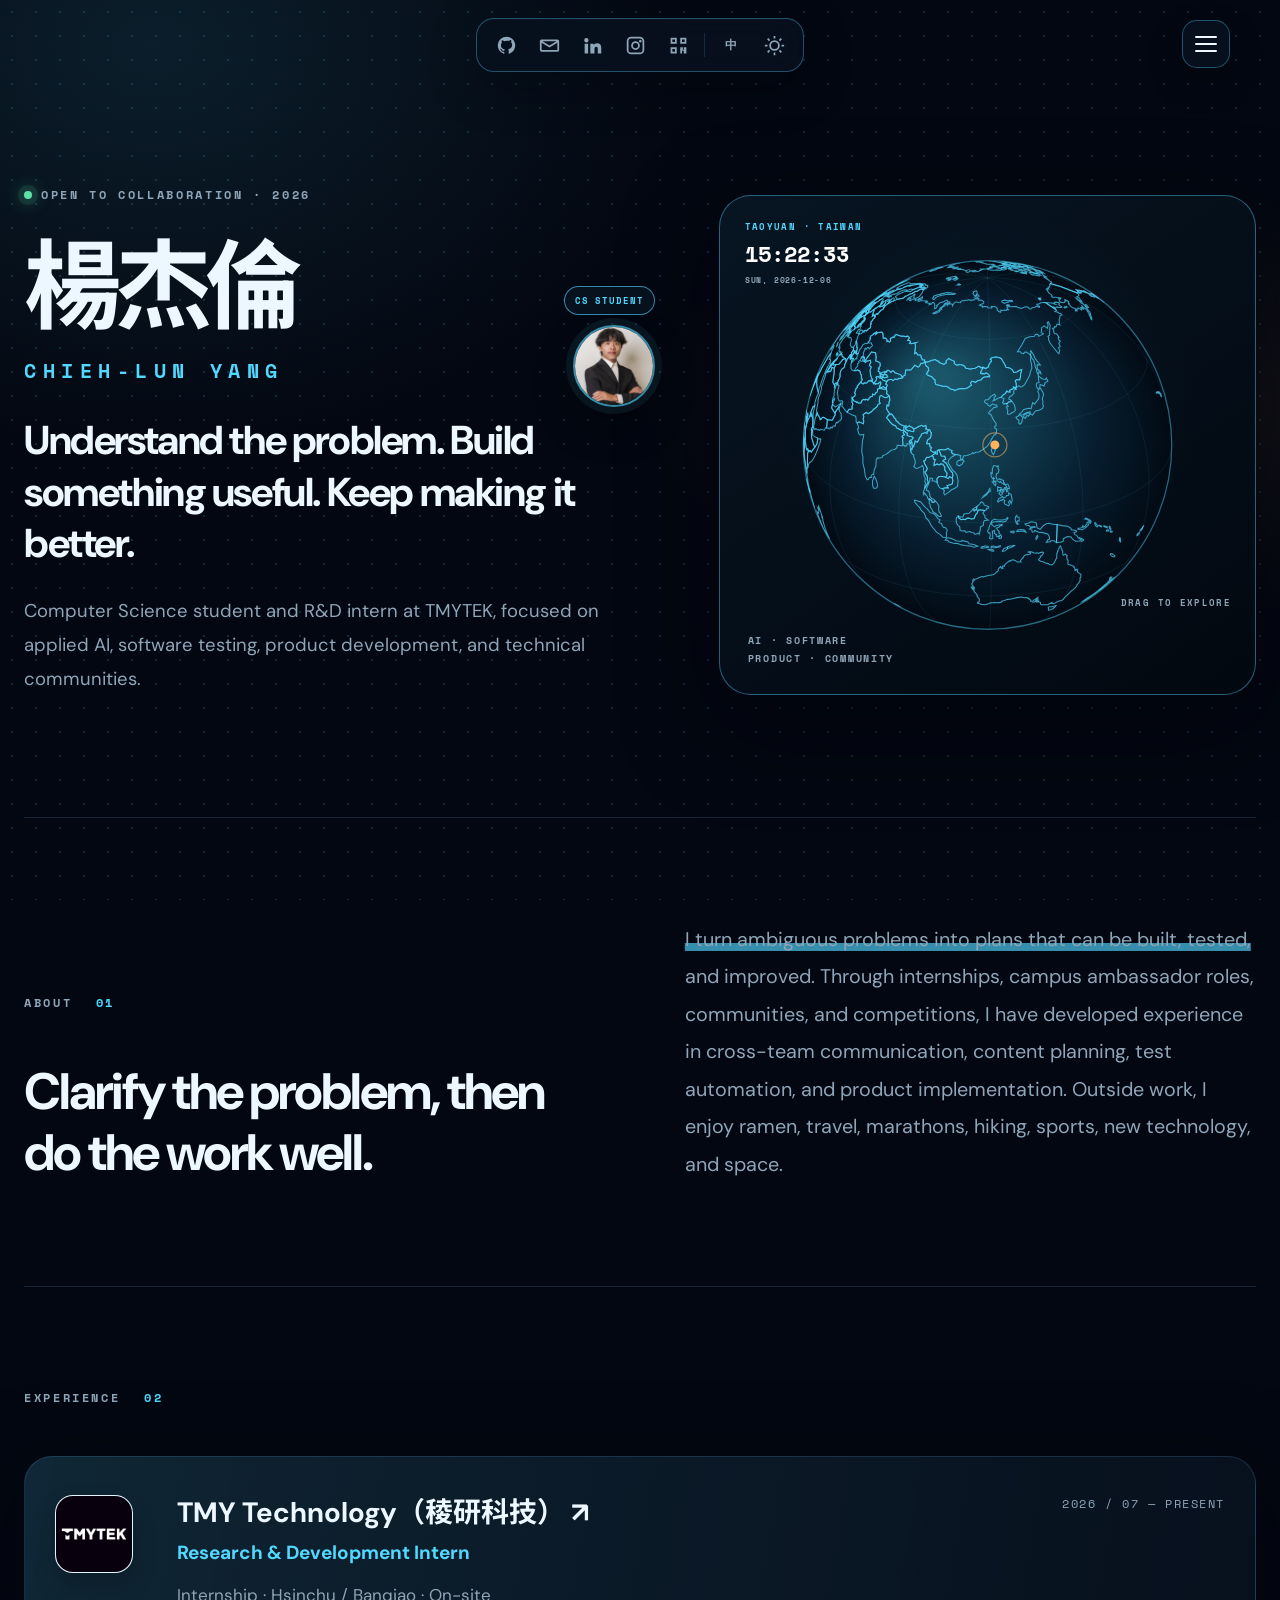
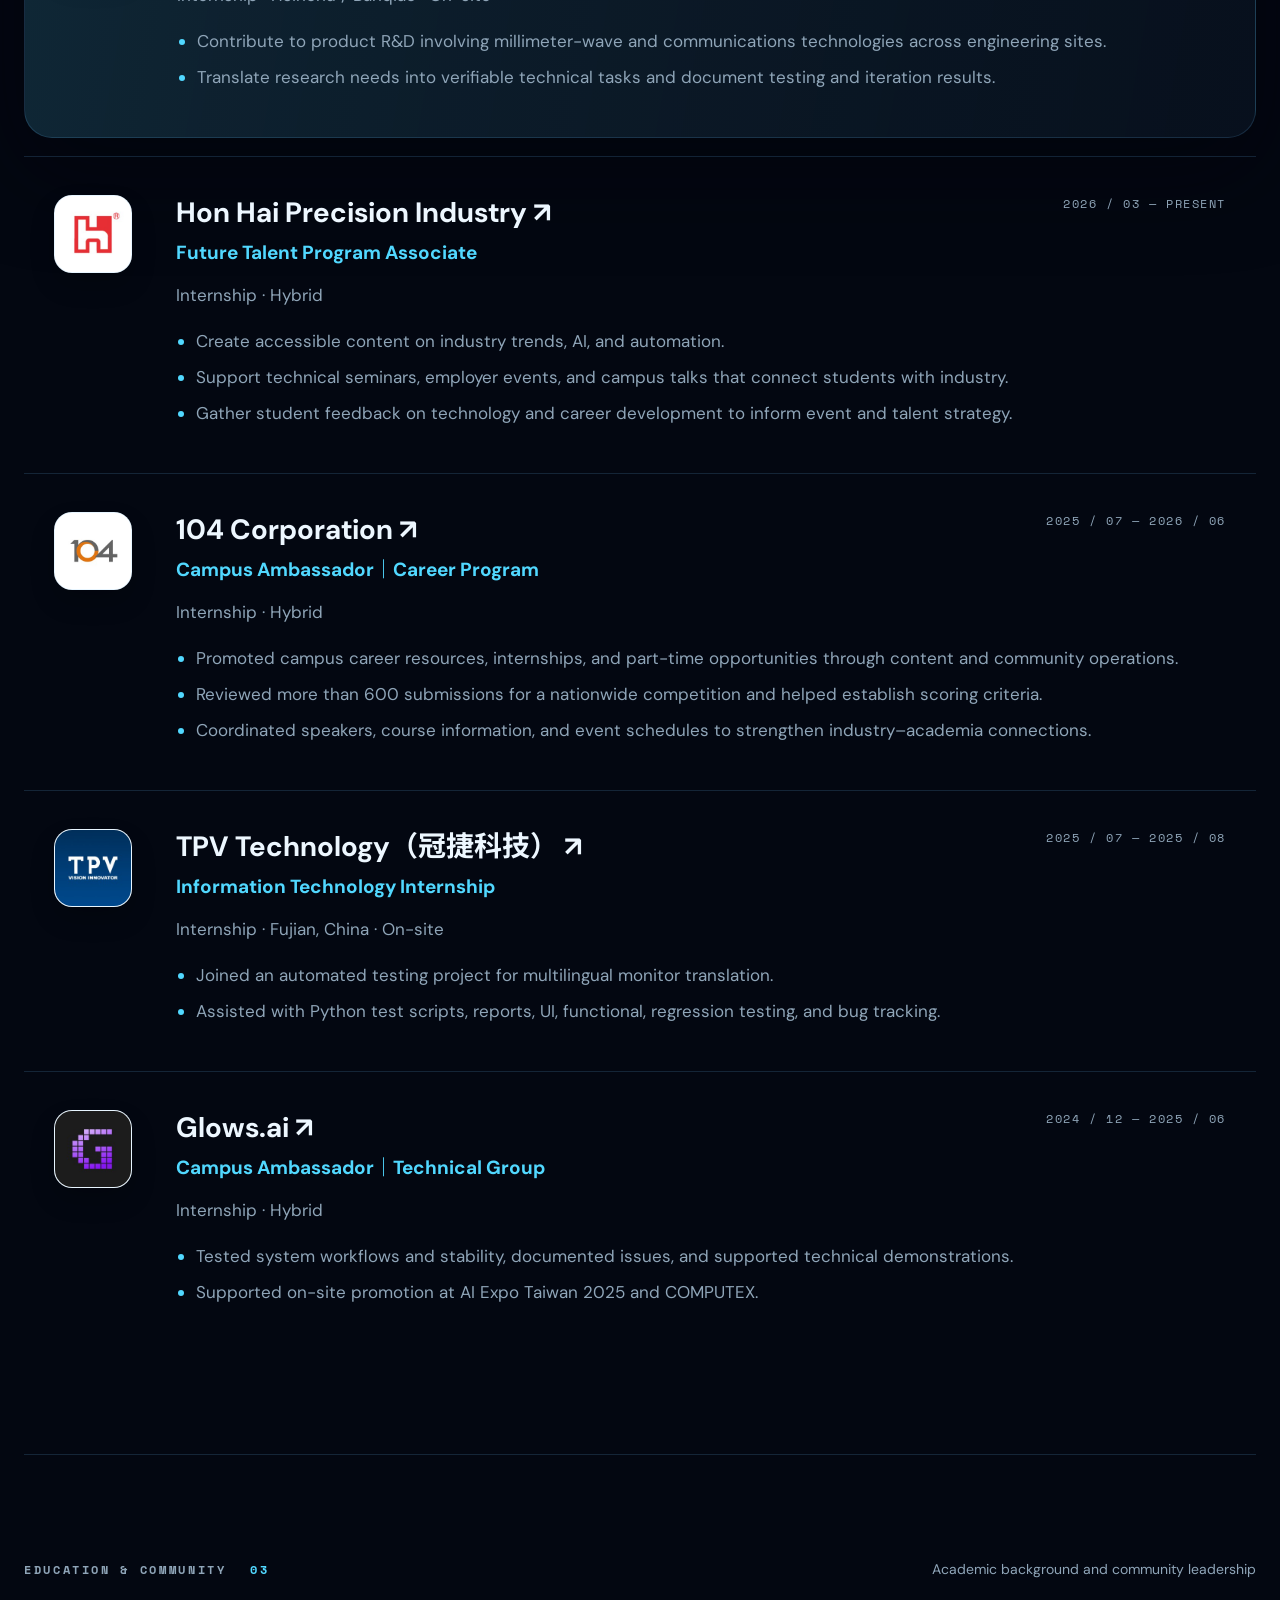
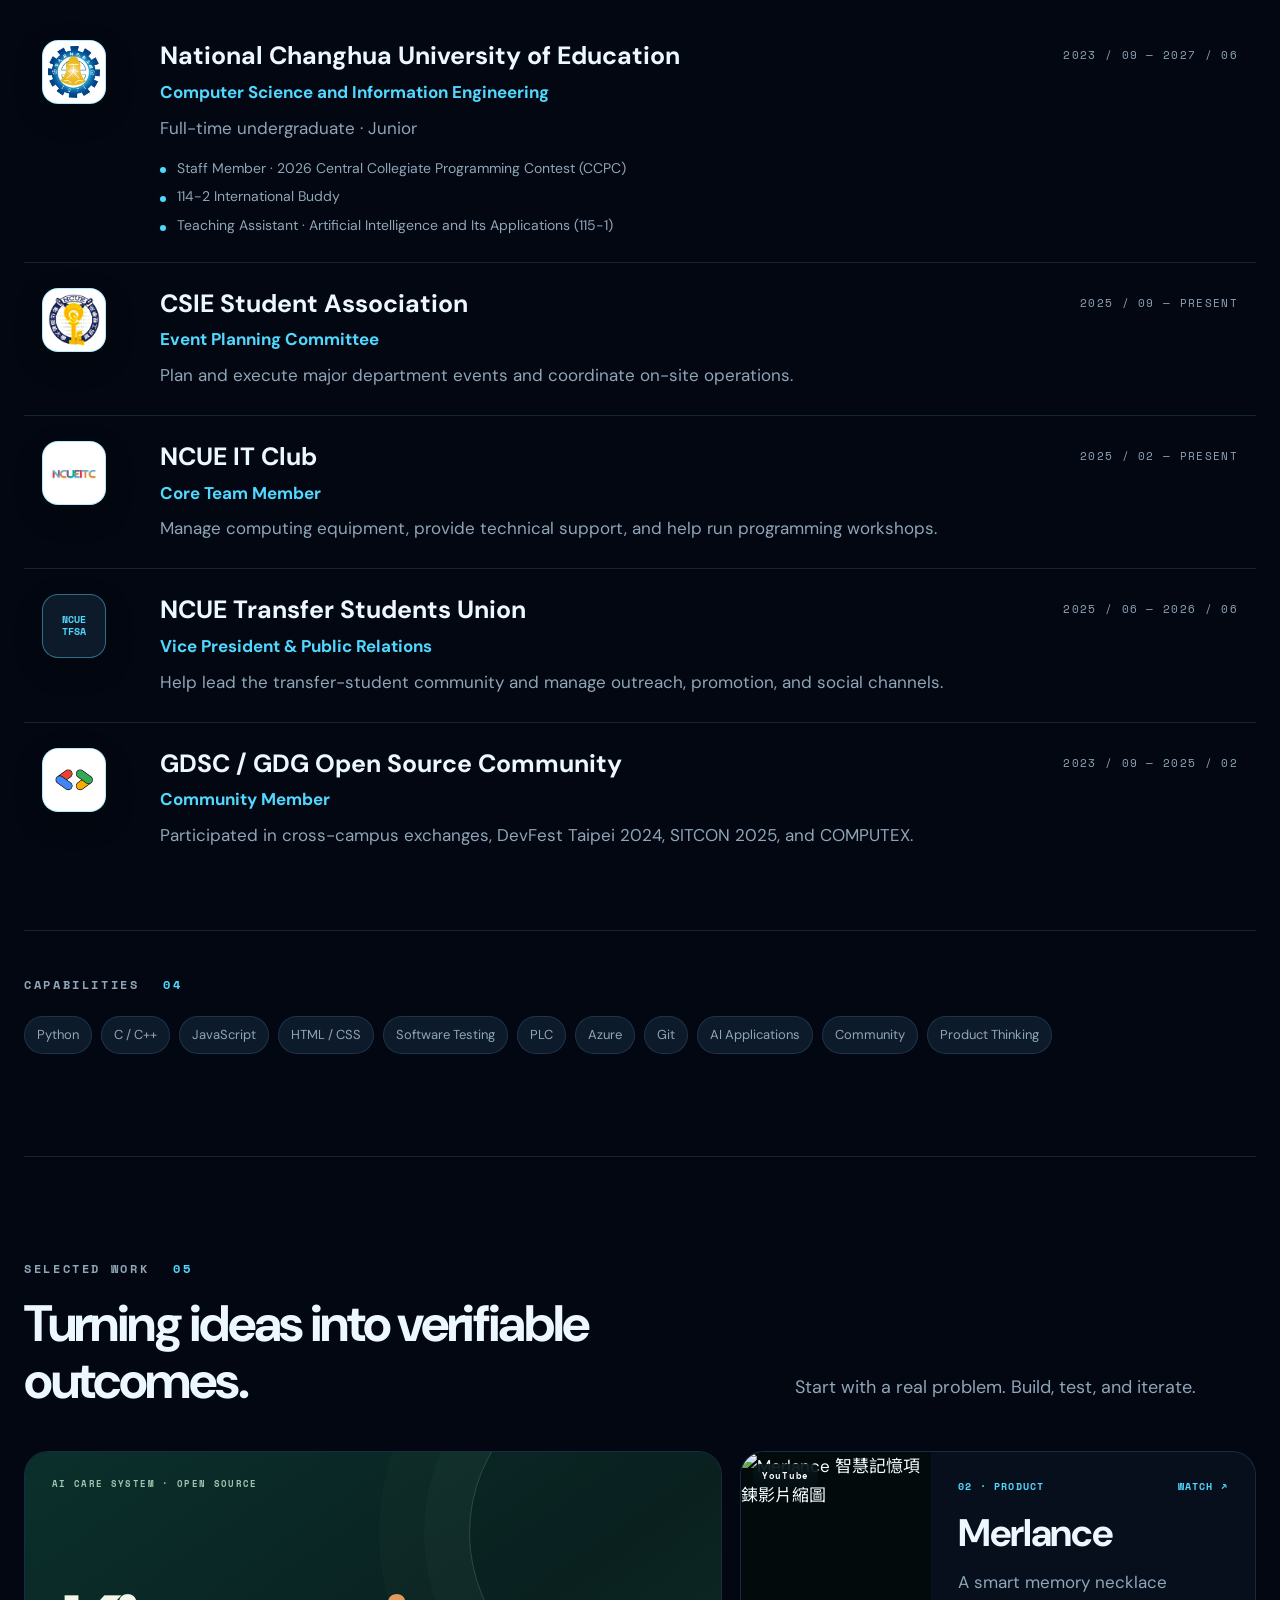
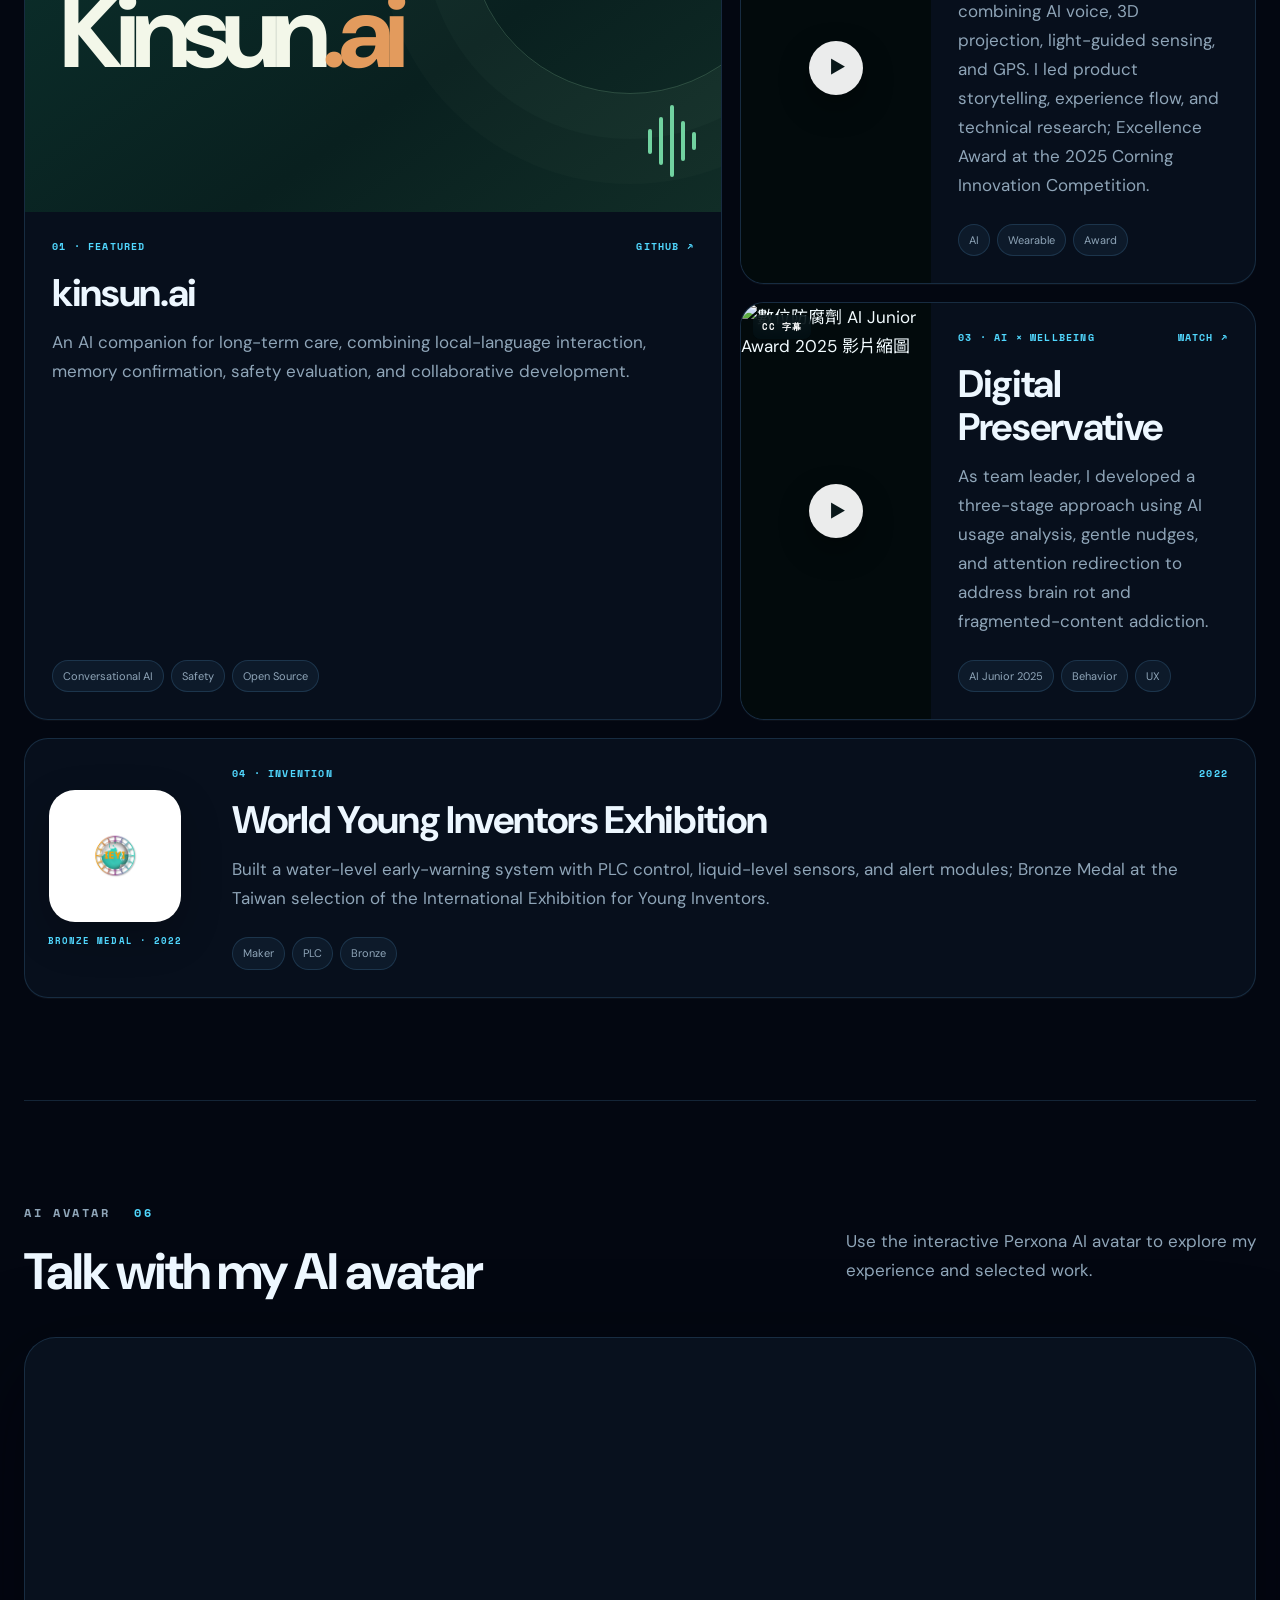
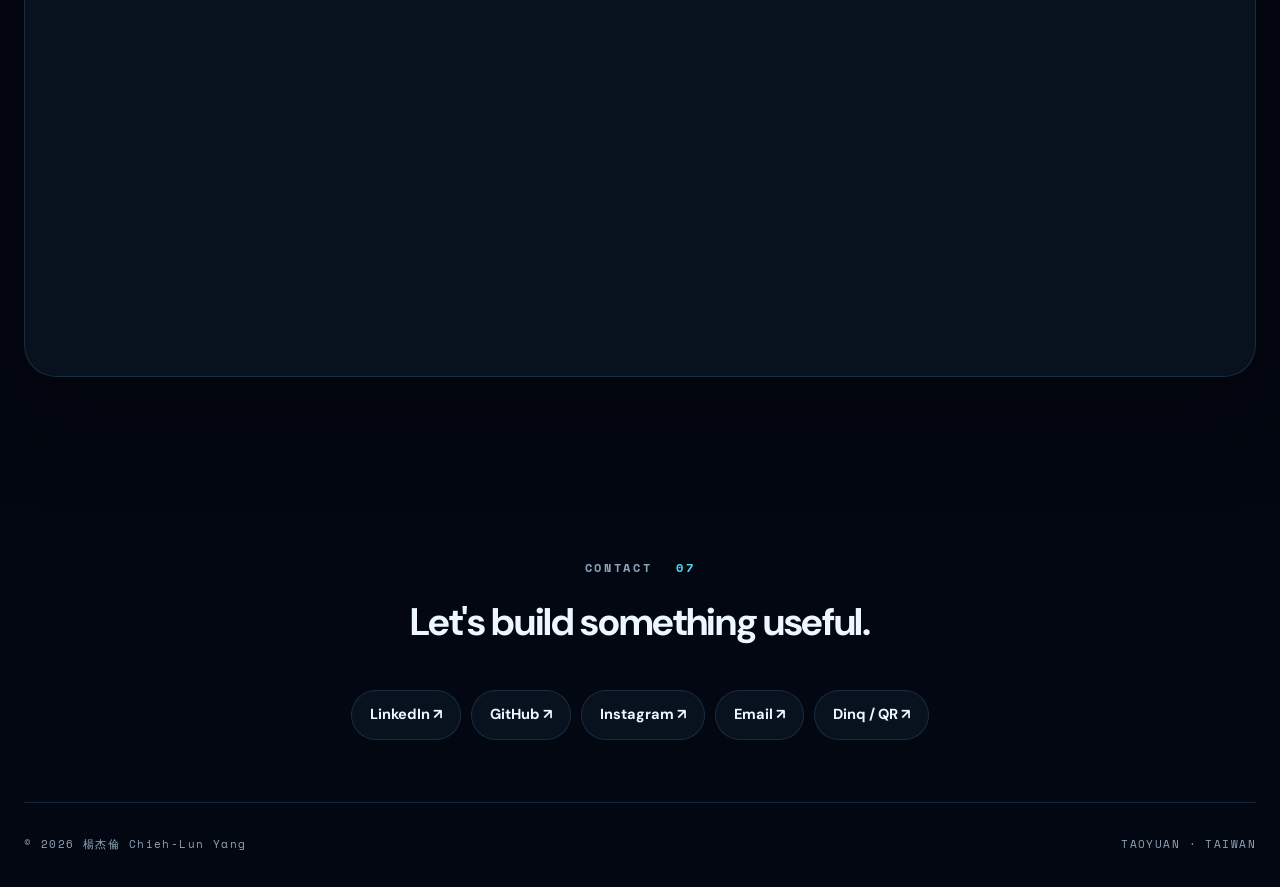
==== commit ca6c8ef6: "Polish responsive typography and controls" ====
--- a/index.html
+++ b/index.html
@@ -6,7 +6,7 @@
   <meta name="description" content="楊杰倫 Chieh-Lun Yang — Computer Science, AI, software testing and product innovation portfolio.">
   <meta name="theme-color" content="#0b0718">
   <title>楊杰倫 Chieh-Lun Yang｜Portfolio</title>
-  <link rel="stylesheet" href="css/style.css?v=20260818-2">
+  <link rel="stylesheet" href="css/style.css?v=20260818-3">
   <script type="module" src="https://cdn.perxona.ai/asia/prod/latest/widget/entry/index.js"></script>
 </head>
 <body>
@@ -27,9 +27,9 @@
   <header class="hero">
     <div class="hero-copy reveal">
       <p class="eyebrow"><span class="status-dot"></span><span data-i18n="available">OPEN TO COLLABORATION · 2026</span></p>
-      <div class="hero-name-row"><h1><span data-i18n="surname">楊杰倫</span><small>CHIEH-LUN YANG</small></h1><img class="hero-avatar" src="assets/profile/chieh-lun-yang.jpg" alt="楊杰倫 Chieh-Lun Yang"></div>
+      <div class="hero-name-row"><h1><span data-i18n="surname">楊杰倫</span><small>CHIEH-LUN YANG</small></h1><span class="role-badge">CS STUDENT</span><img class="hero-avatar" src="assets/profile/chieh-lun-yang.jpg" alt="楊杰倫 Chieh-Lun Yang"></div>
       <h2 data-i18n="headline">把問題弄懂，做出能被使用、也能持續改進的產品。</h2>
-      <p class="hero-intro" data-i18n="intro">資工學生，也是研發實習生。正在累積 AI、軟體測試與產品實作的經驗。</p>
+      <p class="hero-intro" data-i18n="intro">資訊工程學系學生，目前於 TMYTEK 擔任研發實習生。專注 AI 應用、軟體測試、產品開發與技術社群。</p>
     </div>
     <div class="globe-card reveal">
       <canvas id="globe-canvas" aria-label="Interactive globe centered on Taoyuan, Taiwan"></canvas>
@@ -42,7 +42,7 @@
   <main id="main">
     <section class="section intro-grid reveal" id="about">
       <div><p class="section-kicker">ABOUT <span>01</span></p><h2 data-i18n="aboutTitle">持續學習，也持續把知識變成影響力。</h2></div>
-      <p data-i18n="aboutBody">我喜歡把模糊的問題拆解成可以執行、測試與迭代的方案。從企業實習、校園大使到社群與競賽，我累積了跨團隊溝通、內容策劃、測試自動化與產品實作經驗。</p>
+      <p data-i18n="aboutBody">我喜歡把模糊的問題拆解成可以執行、測試與迭代的方案。從企業實習、校園大使到社群與競賽，我累積了跨團隊溝通、內容策劃、測試自動化與產品實作經驗。工作之外，我喜歡拉麵、旅行、馬拉松、登山與各種運動，也樂於探索新科技與太空知識。</p>
     </section>
 
     <section class="section experience-section" id="experience">
@@ -124,16 +124,13 @@
     </section>
   </main>
 
-  <a class="page-next" href="blog.html"><span>NEXT PAGE</span><strong>BLOG</strong><b aria-hidden="true">→</b></a>
-
-  <footer class="footer" id="contact">
+<footer class="footer" id="contact">
     <div class="contact-intro"><p class="section-kicker">CONTACT <span>07</span></p><h2 data-i18n="contactTitle">Let&#39;s build something useful.</h2></div>
     <div class="social-links">
       <a href="https://www.linkedin.com/in/chieh-lun-yang/" target="_blank" rel="noopener">LinkedIn ↗</a>
       <a href="https://github.com/DreamerForJay" target="_blank" rel="noopener">GitHub ↗</a>
       <a href="https://www.instagram.com/_jay_0919/" target="_blank" rel="noopener">Instagram ↗</a>
       <a href="mailto:cl.yang04@gmail.com">Email ↗</a>
-      <a href="blog.html">Blog ↗</a>
       <button type="button" data-open-qr>Dinq / QR ↗</button>
     </div>
     <div class="footer-bottom"><p>© 2026 楊杰倫 Chieh-Lun Yang</p><p>TAOYUAN · TAIWAN</p></div>
@@ -149,8 +146,8 @@
     <div class="site-menu-head"><strong>CHIEH-LUN YANG</strong><button class="menu-close" type="button" aria-label="Close menu">×</button></div>
     <nav><a href="index.html" aria-current="page"><span>00</span>Home</a><a href="#about"><span>01</span>About</a><a href="#experience"><span>02</span>Experience</a><a href="#education"><span>03</span>Education</a><a href="#projects"><span>04</span>Selected work</a><a href="#avatar"><span>05</span>AI avatar</a><a href="blog.html"><span>06</span>Blog</a><a href="#contact"><span>07</span>Contact</a></nav>
   </dialog>
-  <script src="js/navigation.js?v=20260818-2"></script>
-  <script src="js/globe.js?v=20260818-2"></script>
-  <script src="js/main.js?v=20260818-2"></script>
+  <script src="js/navigation.js?v=20260818-3"></script>
+  <script src="js/globe.js?v=20260818-3"></script>
+  <script src="js/main.js?v=20260818-3"></script>
 </body>
 </html>
--- a/css/style.css
+++ b/css/style.css
@@ -117,4 +117,18 @@
 .article-main{padding:80px 0 120px}.back-link{display:inline-block;margin:22px 0 70px;color:var(--muted);text-decoration:none;font:700 10px "Space Mono",monospace;letter-spacing:.16em}.article-header{max-width:1050px;padding-bottom:58px;border-bottom:1px solid var(--line)}.article-header .section-kicker{margin-bottom:24px}.article-header h1{font-size:clamp(50px,7.3vw,100px);line-height:.95;letter-spacing:-.06em;margin:0 0 35px}.article-meta{align-items:center;color:var(--muted);font:700 10px "Space Mono",monospace;letter-spacing:.12em}.article-meta time{margin-right:12px}.article-layout{display:grid;grid-template-columns:minmax(0,760px) 240px;gap:80px;padding-top:58px}.article-lede{font-size:22px;line-height:1.7;color:var(--muted);margin:0 0 36px}.linkedin-embed{width:min(100%,560px);padding:20px;border:1px solid var(--line);border-radius:var(--radius-md);background:var(--surface);box-shadow:var(--shadow)}.linkedin-embed iframe{display:block;width:100%;max-width:504px;margin:auto;border-radius:12px}.article-toc{position:sticky;top:110px;height:max-content;padding-left:20px;border-left:1px solid var(--line);display:grid;gap:16px}.article-toc span{font:700 10px "Space Mono",monospace;letter-spacing:.16em;color:var(--muted)}.article-toc a{color:var(--muted);text-decoration:none}.article-toc a:hover{color:var(--accent)}
 .blog-footer{margin-inline:auto}.page-next-home{margin-top:0}
 @media(max-width:900px){.article-layout{grid-template-columns:1fr}.article-toc{display:none}.blog-header{min-height:420px}.menu-toggle{left:16px}}
-@media(max-width:620px){:root{--content:min(100% - 28px,1180px)}.menu-toggle{top:10px;left:10px;width:44px;height:44px}.command-bar{width:max-content;max-width:calc(100% - 72px);margin-left:auto;margin-right:8px}.command-bar .icon-link[href^="mailto:"],.command-bar .icon-link[href*="instagram.com"]{display:none}.site-menu nav{grid-template-columns:1fr}.site-menu-head{padding:18px}.site-menu nav{padding:10px}.site-menu nav a{font-size:17px;padding:13px}.globe-disciplines{left:20px;bottom:18px}.globe-hint{bottom:64px}.page-next{margin-bottom:60px}.blog-header{min-height:360px;padding-top:80px}.blog-header img{width:74px;height:74px}.blog-feed{padding-top:65px}.blog-feed-head{display:block}.blog-search{margin-top:24px;width:100%}.blog-post-card{padding:24px}.blog-post-meta{display:grid}.article-main{padding-top:48px}.article-header h1{font-size:43px}.linkedin-embed{padding:8px}.linkedin-embed iframe{height:1280px}.article-lede{font-size:18px}}+@media(max-width:620px){:root{--content:min(100% - 28px,1180px)}.menu-toggle{top:10px;left:10px;width:44px;height:44px}.command-bar{width:max-content;max-width:calc(100% - 72px);margin-left:auto;margin-right:8px}.command-bar .icon-link[href^="mailto:"],.command-bar .icon-link[href*="instagram.com"]{display:none}.site-menu nav{grid-template-columns:1fr}.site-menu-head{padding:18px}.site-menu nav{padding:10px}.site-menu nav a{font-size:17px;padding:13px}.globe-disciplines{left:20px;bottom:18px}.globe-hint{bottom:64px}.page-next{margin-bottom:60px}.blog-header{min-height:360px;padding-top:80px}.blog-header img{width:74px;height:74px}.blog-feed{padding-top:65px}.blog-feed-head{display:block}.blog-search{margin-top:24px;width:100%}.blog-post-card{padding:24px}.blog-post-meta{display:grid}.article-main{padding-top:48px}.article-header h1{font-size:43px}.linkedin-embed{padding:8px}.linkedin-embed iframe{height:1280px}.article-lede{font-size:18px}}
+/* V10 — responsive type and control calibration */
+body{font-size:clamp(15px,.25vw + 14px,17px)}
+.menu-toggle{left:auto;right:max(20px,calc((100vw - 1180px)/2));width:48px;height:48px}
+.page-home-link{position:fixed;z-index:42;top:30px;left:max(20px,calc((100vw - 1180px)/2));padding:8px 13px;border:1px solid var(--line);border-radius:999px;background:color-mix(in srgb,var(--surface) 88%,transparent);backdrop-filter:blur(18px);color:var(--muted);text-decoration:none;font:700 10px "Space Mono",monospace;letter-spacing:.14em;transition:.2s}.page-home-link:hover{color:var(--text);border-color:var(--accent);transform:translateY(-2px)}
+.command-bar{min-height:52px;padding:6px 9px;gap:3px}.icon-link,.text-control{width:40px;height:40px;border-radius:12px}.icon-link svg{width:21px;height:21px}.text-control{font-size:12px}.nav-divider{height:24px;margin-inline:3px}
+.hero{grid-template-columns:minmax(0,1.08fr) minmax(360px,.92fr);gap:clamp(42px,5vw,76px);padding-block:clamp(72px,8vw,105px)}.hero h1{font-size:clamp(62px,7.6vw,112px)}.hero h2{font-size:clamp(29px,3.15vw,43px);max-width:720px}.hero-intro{font-size:clamp(16px,.35vw + 14px,19px);line-height:1.85}.hero-name-row{padding-right:112px}.hero-avatar{position:absolute;right:0;bottom:4px;width:82px;height:82px}.role-badge{position:absolute;right:0;bottom:100px;padding:7px 10px;border:1px solid color-mix(in srgb,var(--accent) 55%,var(--line));border-radius:999px;background:var(--surface);color:var(--accent);font:700 9px "Space Mono",monospace;letter-spacing:.1em;white-space:nowrap}
+.section{padding-block:clamp(76px,8vw,110px)}.intro-grid{gap:clamp(42px,7vw,110px)}.intro-grid>p{font-size:clamp(17px,.45vw + 14px,20px)}.section-heading-row h2{font-size:clamp(32px,4vw,54px)}
+.social-links{gap:10px}.social-links a,.social-links button{padding:12px 18px;font-size:clamp(13px,.2vw + 12px,15px)}
+.article-main{padding-top:clamp(58px,7vw,88px)}.article-header{max-width:980px}.article-header h1{font-size:clamp(46px,5.7vw,82px);line-height:1.02}.article-lede{font-size:clamp(18px,.5vw + 15px,22px)}
+@media(max-width:1180px){.work-grid{grid-template-columns:1fr}.work-featured{grid-row:auto}.award-card{grid-column:auto}.video-card{grid-template-columns:minmax(250px,34%) 1fr}.hero{grid-template-columns:minmax(0,1fr) minmax(330px,.82fr);gap:38px}.hero h1{font-size:clamp(58px,8vw,92px)}}
+@media(max-width:900px){.menu-toggle{right:16px}.page-home-link{left:16px}.command-bar{margin-left:16px;margin-right:auto}.hero{grid-template-columns:1fr;padding-top:92px}.globe-card{width:min(100%,620px);margin-inline:auto}.hero-copy{max-width:760px}.article-header h1{font-size:clamp(44px,8vw,70px)}}
+@media(max-width:720px){.video-card,.award-card{grid-template-columns:1fr}.video-thumb{min-height:clamp(210px,58vw,330px)}.work-content{padding:clamp(20px,5vw,27px)}.work-card h3{font-size:clamp(26px,7vw,34px)}.work-meta{font-size:9px}.social-links{display:grid;grid-template-columns:repeat(2,minmax(0,1fr));gap:9px}.social-links a,.social-links button{text-align:center;padding:11px 9px}.article-header h1{font-size:clamp(39px,11vw,58px)}}
+@media(max-width:620px){:root{--content:min(100% - 24px,1180px)}.menu-toggle{top:8px;right:8px;left:auto;width:42px;height:42px;border-radius:13px}.menu-toggle span{width:19px}.page-home-link{top:13px;left:10px;padding:6px 10px;font-size:9px}.command-bar{top:8px;margin:8px auto 0 8px;max-width:calc(100% - 62px);width:max-content;min-height:42px;padding:4px 5px;gap:1px}.icon-link,.text-control{display:grid!important;width:34px;height:34px;border-radius:10px}.icon-link svg{width:18px;height:18px}.text-control{font-size:10px}.nav-divider{height:20px;margin-inline:1px}.hero,main,.footer{width:min(100% - 24px,1240px)}.hero{padding:76px 0 64px;gap:30px}.eyebrow,.section-kicker{font-size:10px;letter-spacing:.16em}.hero-name-row{display:block;padding-right:78px}.hero h1{font-size:clamp(50px,16vw,70px);margin:24px 0}.hero h1 small{font-size:11px;letter-spacing:.18em;margin-top:18px}.hero-avatar{width:64px;height:64px;right:0;bottom:3px}.role-badge{right:0;bottom:76px;padding:5px 7px;font-size:7px}.hero h2{font-size:clamp(25px,7.4vw,31px);line-height:1.35;margin-bottom:18px}.hero-intro{font-size:15px;line-height:1.75}.globe-card{height:min(88vw,350px)}.globe-location{top:20px;left:20px}.globe-location strong{font-size:17px}.globe-disciplines{font-size:8px}.globe-hint{font-size:7px}.section{padding-block:68px}.intro-grid h2,.perxona-heading h2{font-size:clamp(29px,8.4vw,38px)}.intro-grid>p{font-size:16px;line-height:1.85}.section-heading-row h2{font-size:clamp(29px,8.5vw,38px)}.section-heading-row>p{font-size:15px}.experience-card,.experience-card.featured{padding:22px 16px}.role-line h3{font-size:21px}.role-line h4{font-size:16px}.experience-copy li{font-size:14px}.community-copy h3{font-size:19px}.community-copy p{font-size:14px}.work-visual{min-height:240px}.kinsun-mark{font-size:clamp(48px,17vw,72px)}.blog-header{padding-top:82px}.blog-header h1{font-size:clamp(66px,22vw,92px)}.blog-header>div>p:last-child{font-size:16px}.blog-header img{width:68px;height:68px}.article-main{padding-top:42px}.back-link{margin-top:48px;margin-bottom:48px}.article-header h1{font-size:clamp(37px,11.5vw,52px)}.article-meta{gap:6px}.article-meta span{font-size:8px}.linkedin-embed iframe{height:1120px}.footer{padding-top:64px}}
+@media(max-width:390px){.command-bar{max-width:calc(100% - 54px);margin-left:4px;padding-inline:3px}.icon-link,.text-control{width:31px;height:31px}.icon-link svg{width:17px;height:17px}.nav-divider{display:none}.menu-toggle{right:5px;width:39px;height:39px}.hero-name-row{padding-right:68px}.hero-avatar{width:57px;height:57px}.role-badge{bottom:68px;font-size:6px}.hero h1{font-size:clamp(46px,15vw,58px)}.social-links{grid-template-columns:1fr}.article-header h1{font-size:36px}}
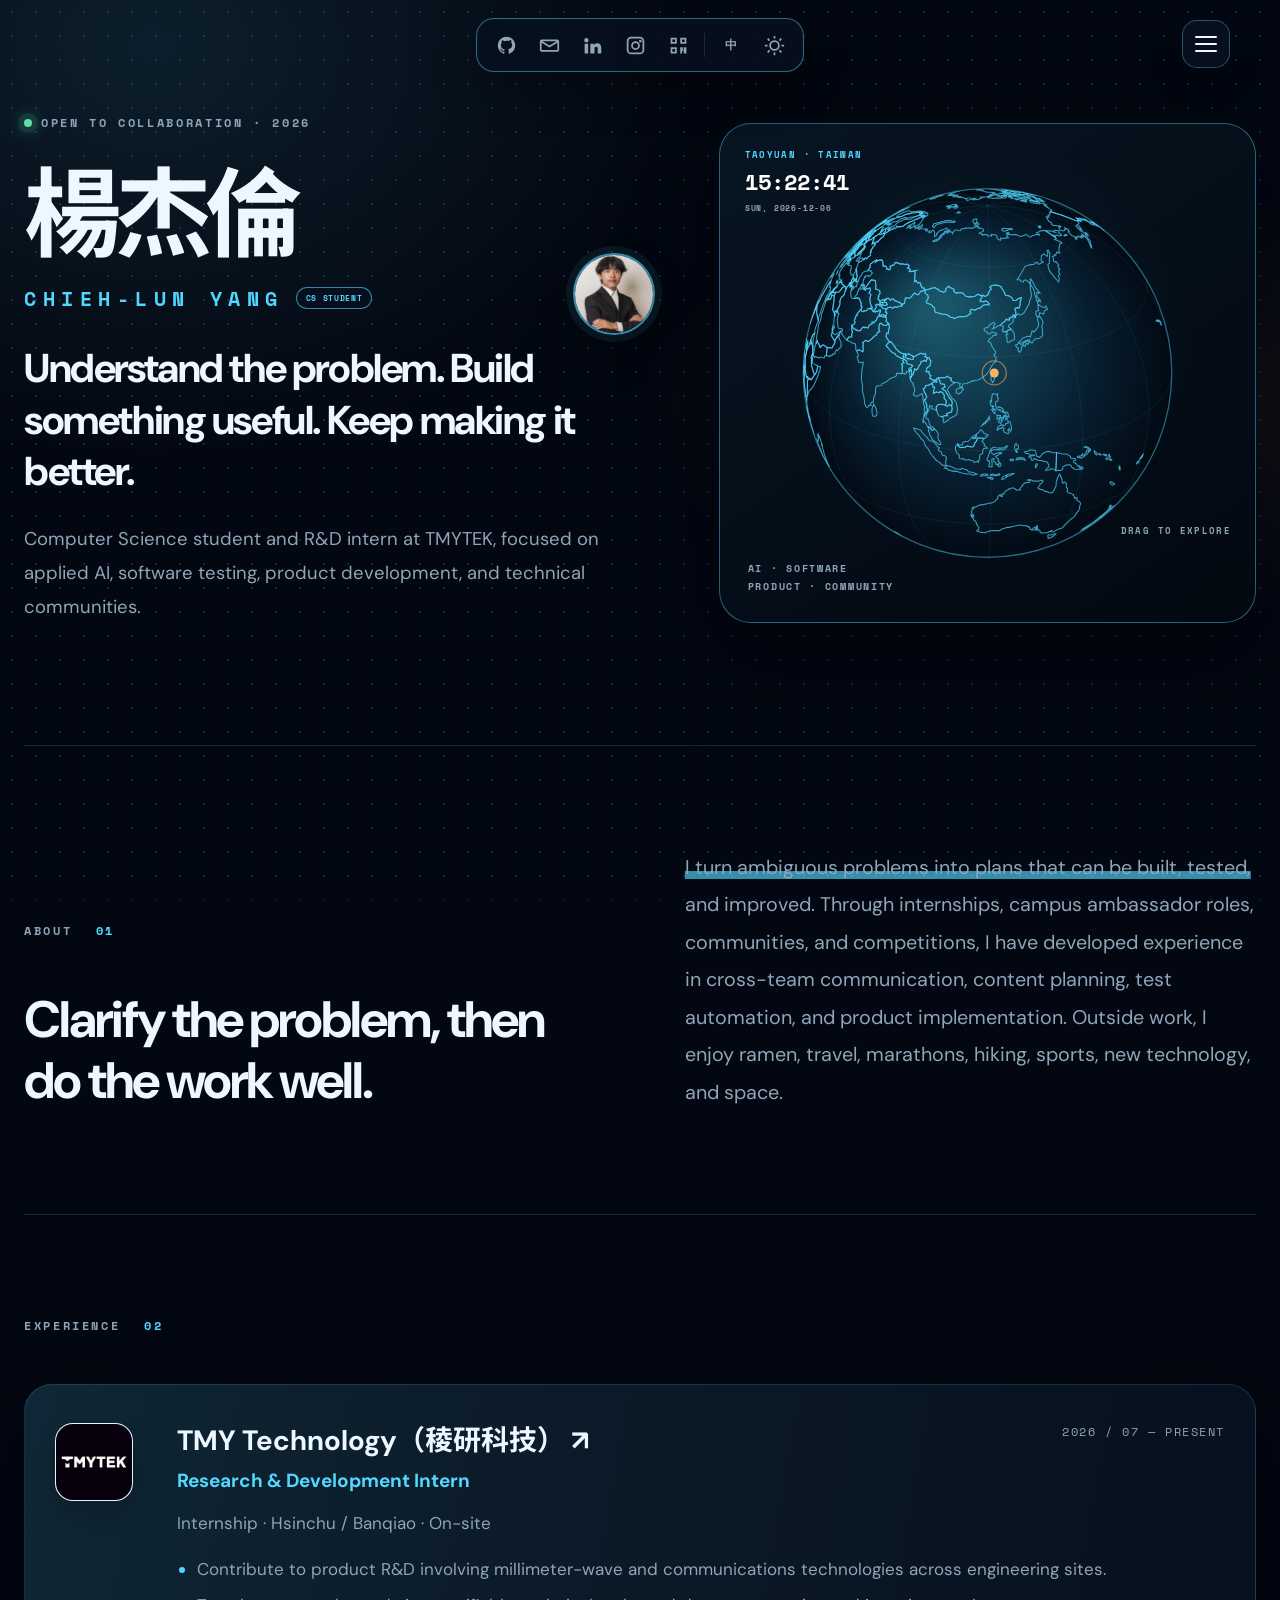
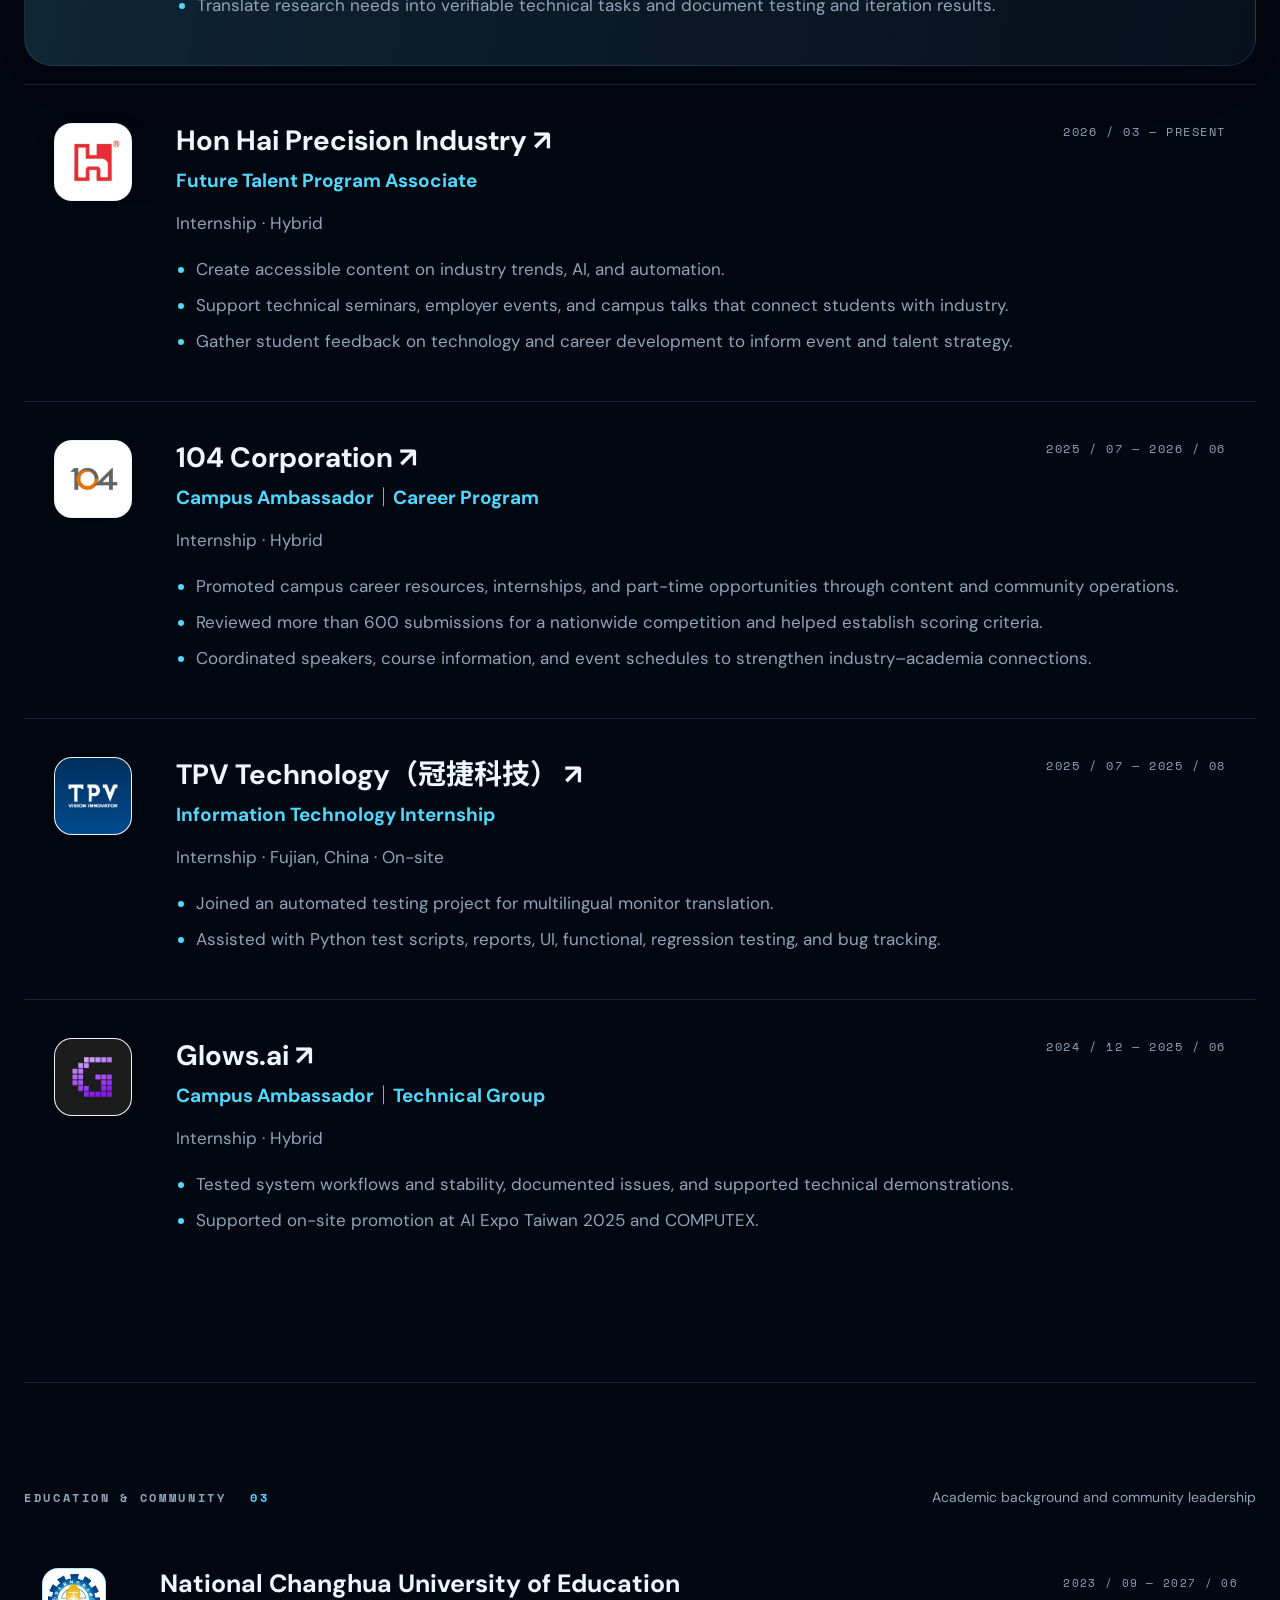
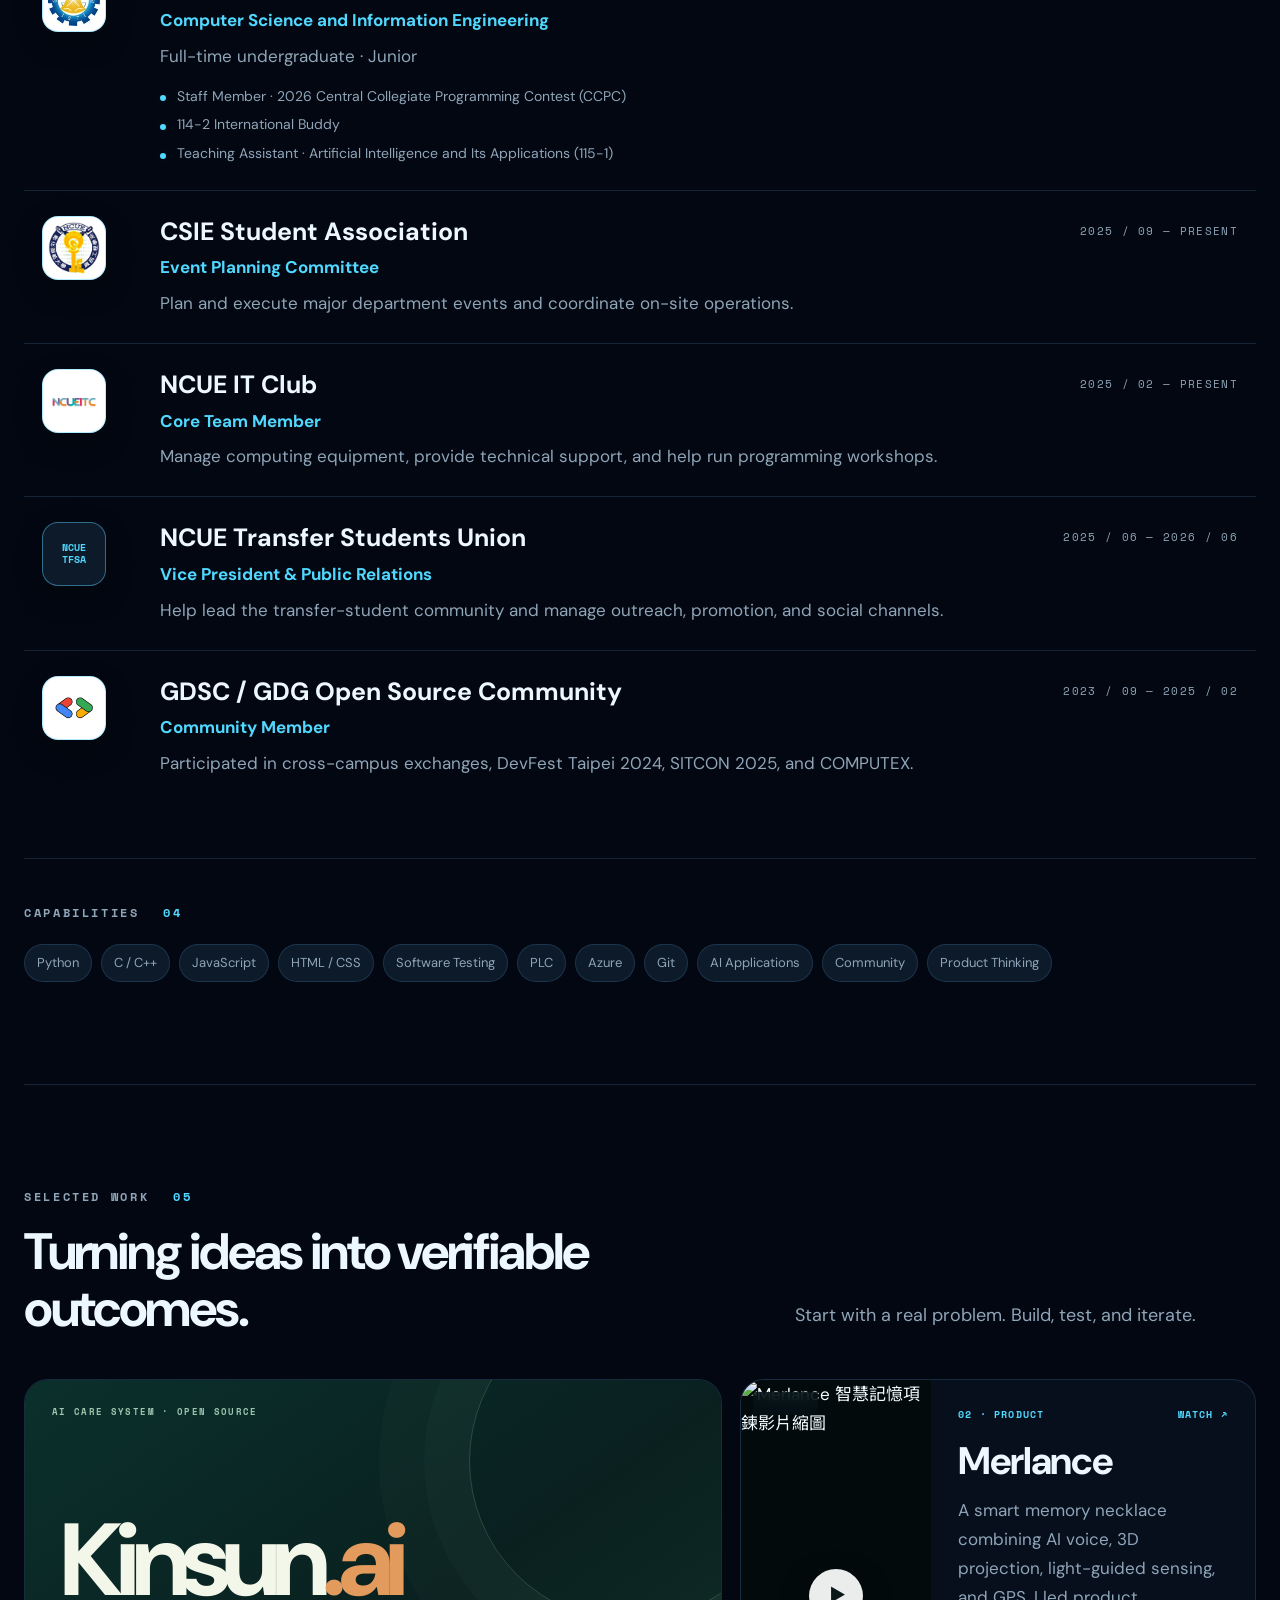
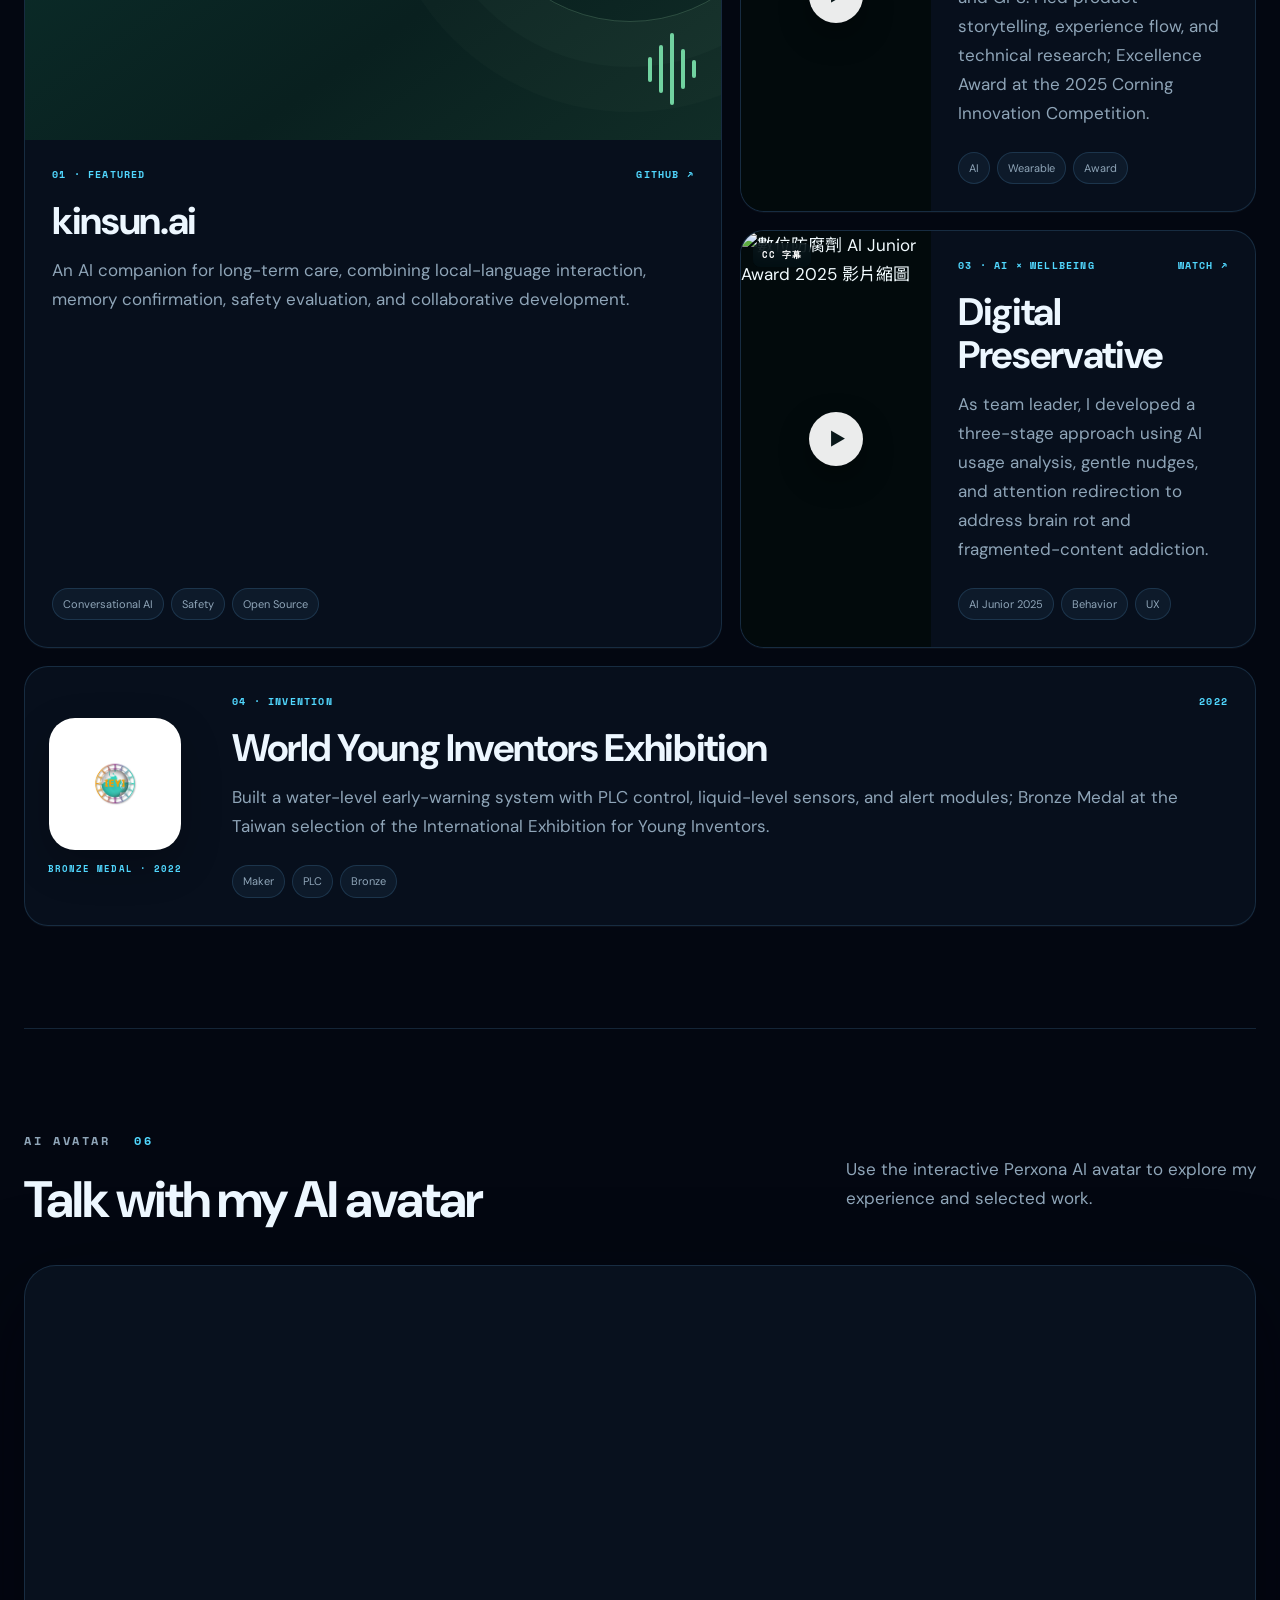
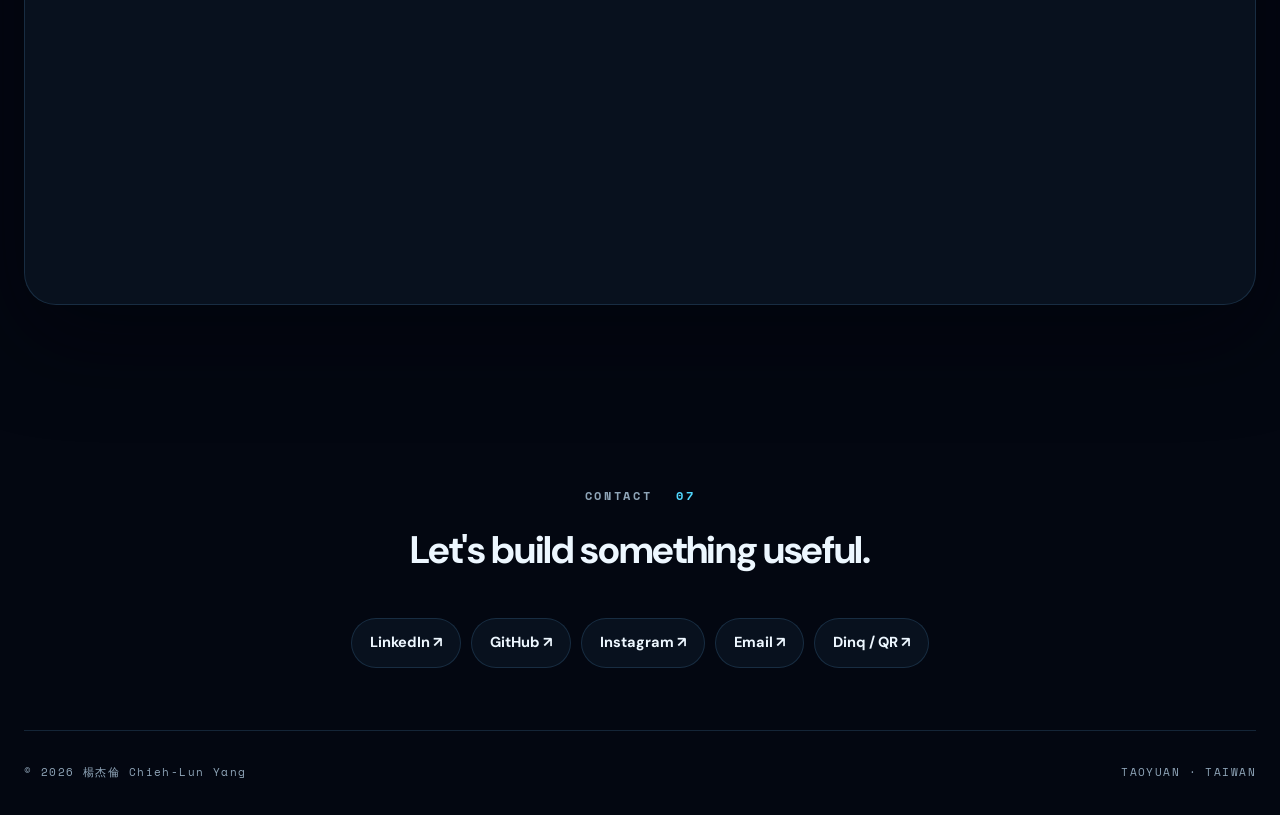
==== commit 0d2ab35f: "Center floating toolbar and align student label" ====
--- a/index.html
+++ b/index.html
@@ -6,7 +6,7 @@
   <meta name="description" content="楊杰倫 Chieh-Lun Yang — Computer Science, AI, software testing and product innovation portfolio.">
   <meta name="theme-color" content="#0b0718">
   <title>楊杰倫 Chieh-Lun Yang｜Portfolio</title>
-  <link rel="stylesheet" href="css/style.css?v=20260818-3">
+  <link rel="stylesheet" href="css/style.css?v=20260821-1">
   <script type="module" src="https://cdn.perxona.ai/asia/prod/latest/widget/entry/index.js"></script>
 </head>
 <body>
@@ -27,7 +27,7 @@
   <header class="hero">
     <div class="hero-copy reveal">
       <p class="eyebrow"><span class="status-dot"></span><span data-i18n="available">OPEN TO COLLABORATION · 2026</span></p>
-      <div class="hero-name-row"><h1><span data-i18n="surname">楊杰倫</span><small>CHIEH-LUN YANG</small></h1><span class="role-badge">CS STUDENT</span><img class="hero-avatar" src="assets/profile/chieh-lun-yang.jpg" alt="楊杰倫 Chieh-Lun Yang"></div>
+      <div class="hero-name-row"><h1><span data-i18n="surname">楊杰倫</span><small><span>CHIEH-LUN YANG</span><span class="role-badge">CS STUDENT</span></small></h1><img class="hero-avatar" src="assets/profile/chieh-lun-yang.jpg" alt="楊杰倫 Chieh-Lun Yang"></div>
       <h2 data-i18n="headline">把問題弄懂，做出能被使用、也能持續改進的產品。</h2>
       <p class="hero-intro" data-i18n="intro">資訊工程學系學生，目前於 TMYTEK 擔任研發實習生。專注 AI 應用、軟體測試、產品開發與技術社群。</p>
     </div>
@@ -146,8 +146,8 @@
     <div class="site-menu-head"><strong>CHIEH-LUN YANG</strong><button class="menu-close" type="button" aria-label="Close menu">×</button></div>
     <nav><a href="index.html" aria-current="page"><span>00</span>Home</a><a href="#about"><span>01</span>About</a><a href="#experience"><span>02</span>Experience</a><a href="#education"><span>03</span>Education</a><a href="#projects"><span>04</span>Selected work</a><a href="#avatar"><span>05</span>AI avatar</a><a href="blog.html"><span>06</span>Blog</a><a href="#contact"><span>07</span>Contact</a></nav>
   </dialog>
-  <script src="js/navigation.js?v=20260818-3"></script>
-  <script src="js/globe.js?v=20260818-3"></script>
-  <script src="js/main.js?v=20260818-3"></script>
+  <script src="js/navigation.js?v=20260821-1"></script>
+  <script src="js/globe.js?v=20260821-1"></script>
+  <script src="js/main.js?v=20260821-1"></script>
 </body>
 </html>
--- a/css/style.css
+++ b/css/style.css
@@ -131,4 +131,13 @@
 @media(max-width:900px){.menu-toggle{right:16px}.page-home-link{left:16px}.command-bar{margin-left:16px;margin-right:auto}.hero{grid-template-columns:1fr;padding-top:92px}.globe-card{width:min(100%,620px);margin-inline:auto}.hero-copy{max-width:760px}.article-header h1{font-size:clamp(44px,8vw,70px)}}
 @media(max-width:720px){.video-card,.award-card{grid-template-columns:1fr}.video-thumb{min-height:clamp(210px,58vw,330px)}.work-content{padding:clamp(20px,5vw,27px)}.work-card h3{font-size:clamp(26px,7vw,34px)}.work-meta{font-size:9px}.social-links{display:grid;grid-template-columns:repeat(2,minmax(0,1fr));gap:9px}.social-links a,.social-links button{text-align:center;padding:11px 9px}.article-header h1{font-size:clamp(39px,11vw,58px)}}
 @media(max-width:620px){:root{--content:min(100% - 24px,1180px)}.menu-toggle{top:8px;right:8px;left:auto;width:42px;height:42px;border-radius:13px}.menu-toggle span{width:19px}.page-home-link{top:13px;left:10px;padding:6px 10px;font-size:9px}.command-bar{top:8px;margin:8px auto 0 8px;max-width:calc(100% - 62px);width:max-content;min-height:42px;padding:4px 5px;gap:1px}.icon-link,.text-control{display:grid!important;width:34px;height:34px;border-radius:10px}.icon-link svg{width:18px;height:18px}.text-control{font-size:10px}.nav-divider{height:20px;margin-inline:1px}.hero,main,.footer{width:min(100% - 24px,1240px)}.hero{padding:76px 0 64px;gap:30px}.eyebrow,.section-kicker{font-size:10px;letter-spacing:.16em}.hero-name-row{display:block;padding-right:78px}.hero h1{font-size:clamp(50px,16vw,70px);margin:24px 0}.hero h1 small{font-size:11px;letter-spacing:.18em;margin-top:18px}.hero-avatar{width:64px;height:64px;right:0;bottom:3px}.role-badge{right:0;bottom:76px;padding:5px 7px;font-size:7px}.hero h2{font-size:clamp(25px,7.4vw,31px);line-height:1.35;margin-bottom:18px}.hero-intro{font-size:15px;line-height:1.75}.globe-card{height:min(88vw,350px)}.globe-location{top:20px;left:20px}.globe-location strong{font-size:17px}.globe-disciplines{font-size:8px}.globe-hint{font-size:7px}.section{padding-block:68px}.intro-grid h2,.perxona-heading h2{font-size:clamp(29px,8.4vw,38px)}.intro-grid>p{font-size:16px;line-height:1.85}.section-heading-row h2{font-size:clamp(29px,8.5vw,38px)}.section-heading-row>p{font-size:15px}.experience-card,.experience-card.featured{padding:22px 16px}.role-line h3{font-size:21px}.role-line h4{font-size:16px}.experience-copy li{font-size:14px}.community-copy h3{font-size:19px}.community-copy p{font-size:14px}.work-visual{min-height:240px}.kinsun-mark{font-size:clamp(48px,17vw,72px)}.blog-header{padding-top:82px}.blog-header h1{font-size:clamp(66px,22vw,92px)}.blog-header>div>p:last-child{font-size:16px}.blog-header img{width:68px;height:68px}.article-main{padding-top:42px}.back-link{margin-top:48px;margin-bottom:48px}.article-header h1{font-size:clamp(37px,11.5vw,52px)}.article-meta{gap:6px}.article-meta span{font-size:8px}.linkedin-embed iframe{height:1120px}.footer{padding-top:64px}}
-@media(max-width:390px){.command-bar{max-width:calc(100% - 54px);margin-left:4px;padding-inline:3px}.icon-link,.text-control{width:31px;height:31px}.icon-link svg{width:17px;height:17px}.nav-divider{display:none}.menu-toggle{right:5px;width:39px;height:39px}.hero-name-row{padding-right:68px}.hero-avatar{width:57px;height:57px}.role-badge{bottom:68px;font-size:6px}.hero h1{font-size:clamp(46px,15vw,58px)}.social-links{grid-template-columns:1fr}.article-header h1{font-size:36px}}+@media(max-width:390px){.command-bar{max-width:calc(100% - 54px);margin-left:4px;padding-inline:3px}.icon-link,.text-control{width:31px;height:31px}.icon-link svg{width:17px;height:17px}.nav-divider{display:none}.menu-toggle{right:5px;width:39px;height:39px}.hero-name-row{padding-right:68px}.hero-avatar{width:57px;height:57px}.role-badge{bottom:68px;font-size:6px}.hero h1{font-size:clamp(46px,15vw,58px)}.social-links{grid-template-columns:1fr}.article-header h1{font-size:36px}}
+/* V11 — centered floating toolbar and aligned role label */
+.command-bar{position:fixed;z-index:40;top:18px;left:50%;right:auto;width:max-content;max-width:none;margin:0;transform:translateX(-50%);border-color:color-mix(in srgb,var(--accent) 34%,var(--line));background:color-mix(in srgb,var(--surface) 82%,transparent);box-shadow:0 16px 46px rgba(0,0,0,.3),0 0 0 1px rgba(255,255,255,.025) inset;backdrop-filter:blur(22px) saturate(1.15);animation:toolbar-float 6s ease-in-out infinite}
+@keyframes toolbar-float{0%,100%{transform:translate(-50%,0)}50%{transform:translate(-50%,-3px)}}
+.hero h1 small{display:flex;align-items:center;gap:12px;flex-wrap:nowrap}.role-badge{position:static;display:inline-flex;align-items:center;justify-content:center;flex:none;padding:6px 9px;border:1px solid color-mix(in srgb,var(--accent) 52%,var(--line));border-radius:999px;background:color-mix(in srgb,var(--surface) 88%,transparent);color:var(--accent);font:700 8px/1 "Space Mono",monospace;letter-spacing:.08em;white-space:nowrap;vertical-align:middle}.hero-name-row{padding-right:102px}
+@media(max-width:900px){.command-bar{left:50%;right:auto;margin:0;transform:translateX(-50%)}.hero h1 small{gap:10px}}
+@media(max-width:620px){.command-bar,.blog-page .command-bar{position:fixed;top:8px;left:50%;right:auto;width:max-content;max-width:none;margin:0;transform:translateX(-50%);padding:4px 5px}.hero h1 small{display:flex;gap:8px;letter-spacing:.14em}.role-badge{right:auto;bottom:auto;padding:5px 7px;font-size:6.5px;letter-spacing:.06em}.hero-name-row{padding-right:72px}}
+@media(max-width:390px){.command-bar,.blog-page .command-bar{left:50%;margin:0;max-width:none;padding-inline:3px}.hero h1 small{gap:6px;font-size:10px;letter-spacing:.11em}.role-badge{font-size:6px;padding:4px 5px}.hero-name-row{padding-right:64px}}
+@media(max-width:340px){.icon-link,.text-control{width:29px;height:29px}.icon-link svg{width:16px;height:16px}.command-bar,.blog-page .command-bar{padding-inline:2px}.hero h1 small{font-size:9px;letter-spacing:.08em}.role-badge{font-size:5.5px}}
+@media(prefers-reduced-motion:reduce){.command-bar{animation:none}}
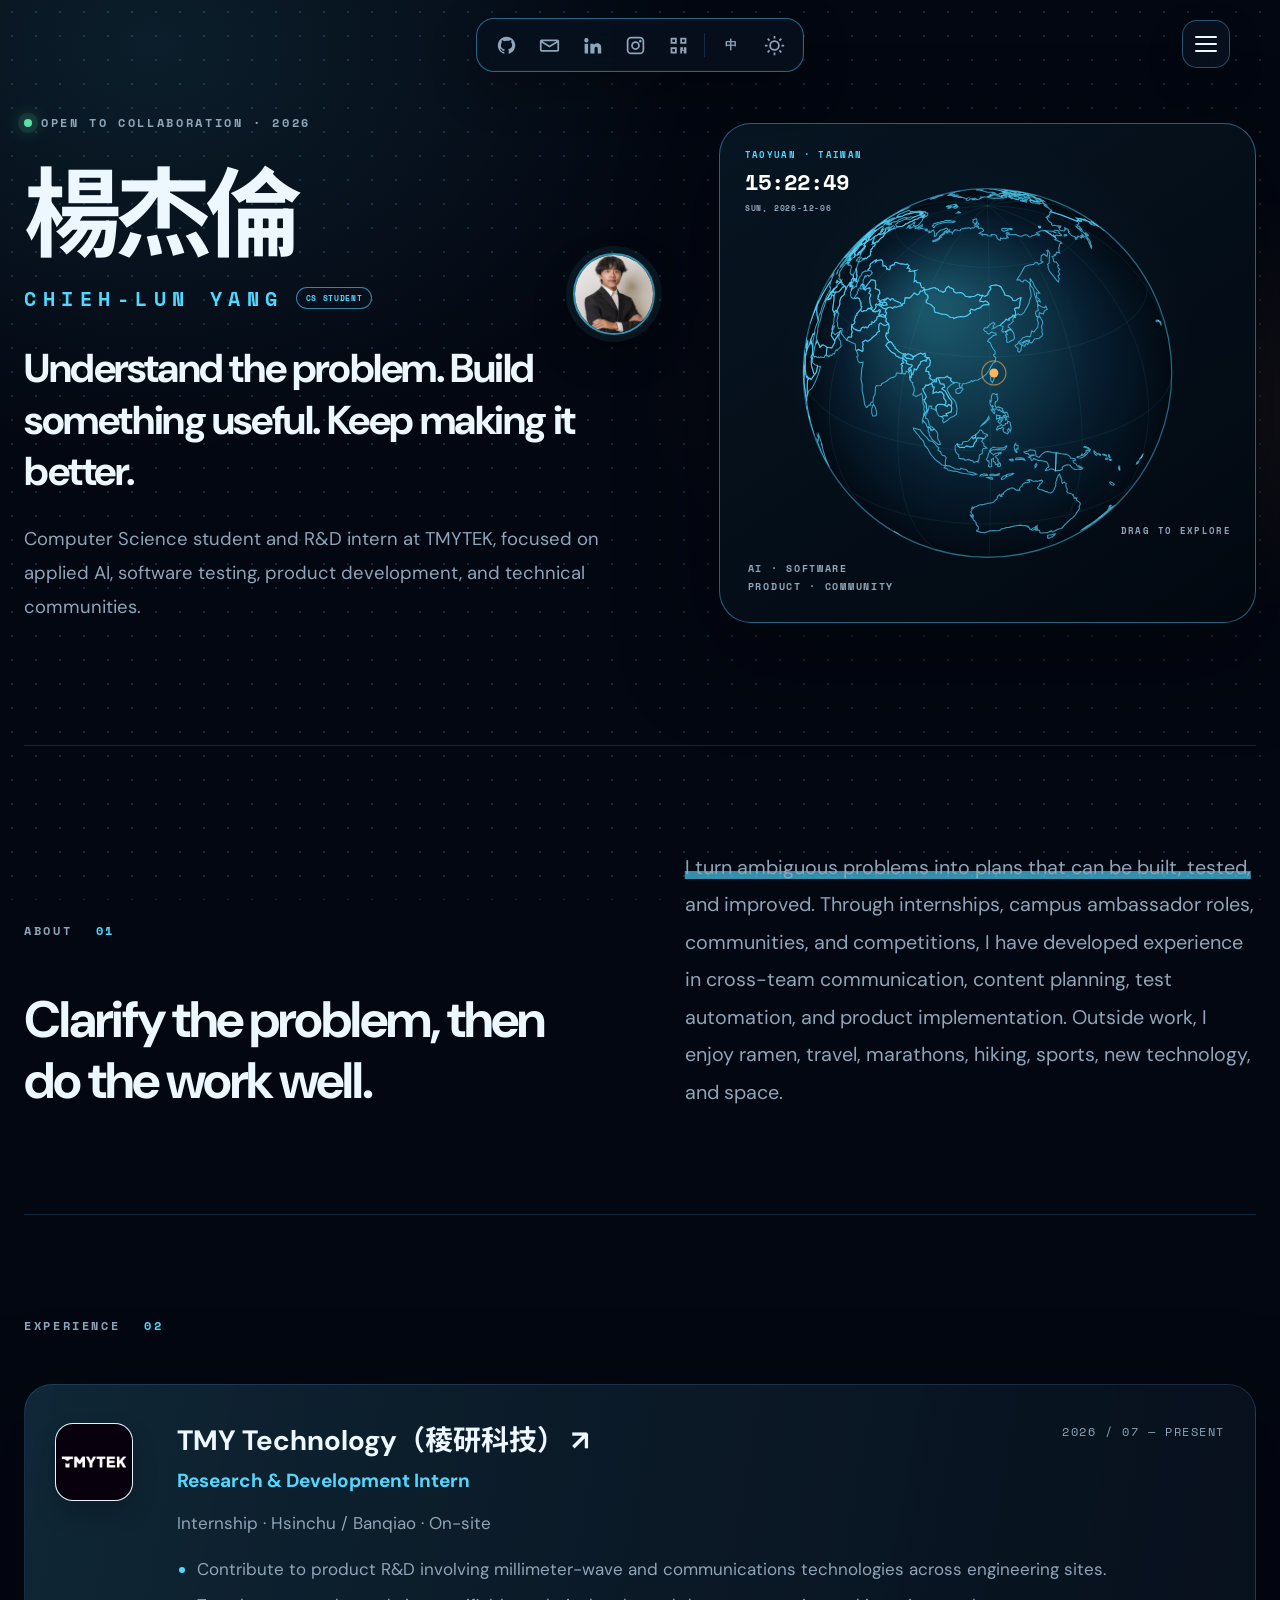
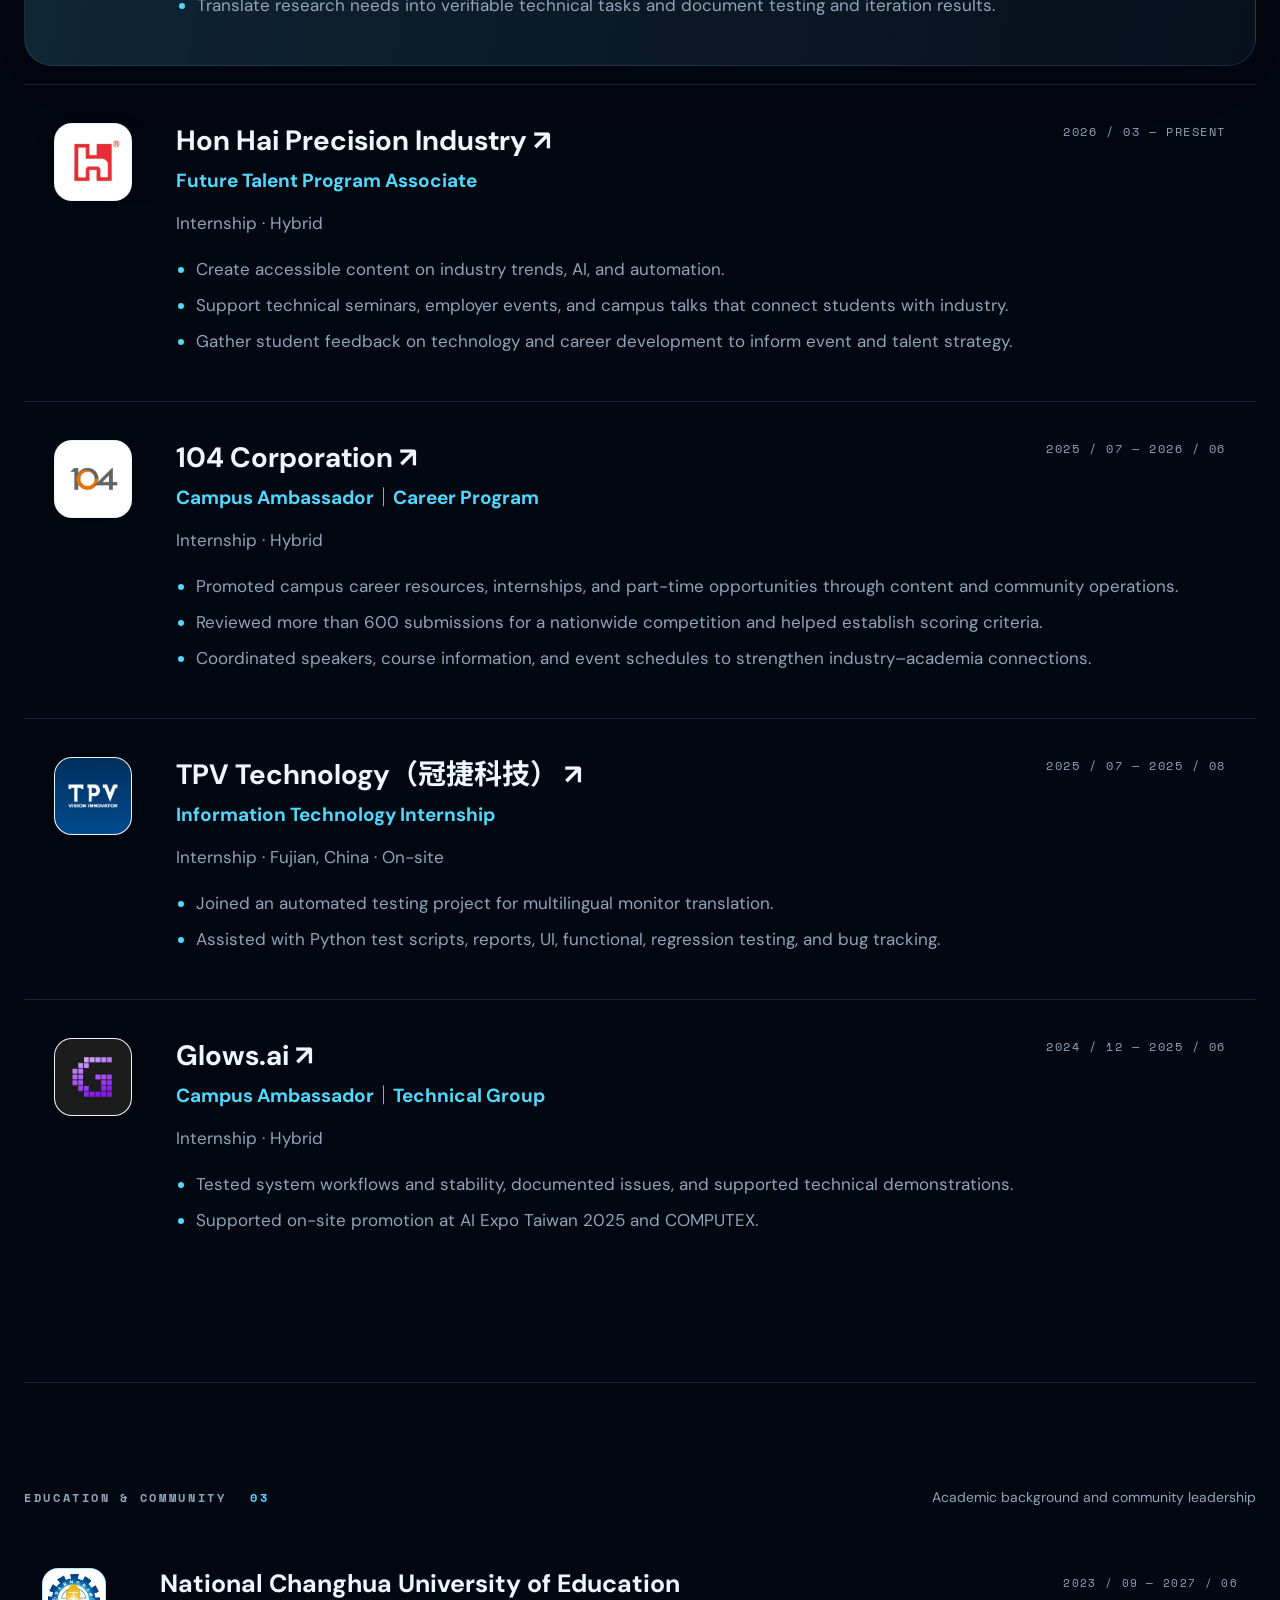
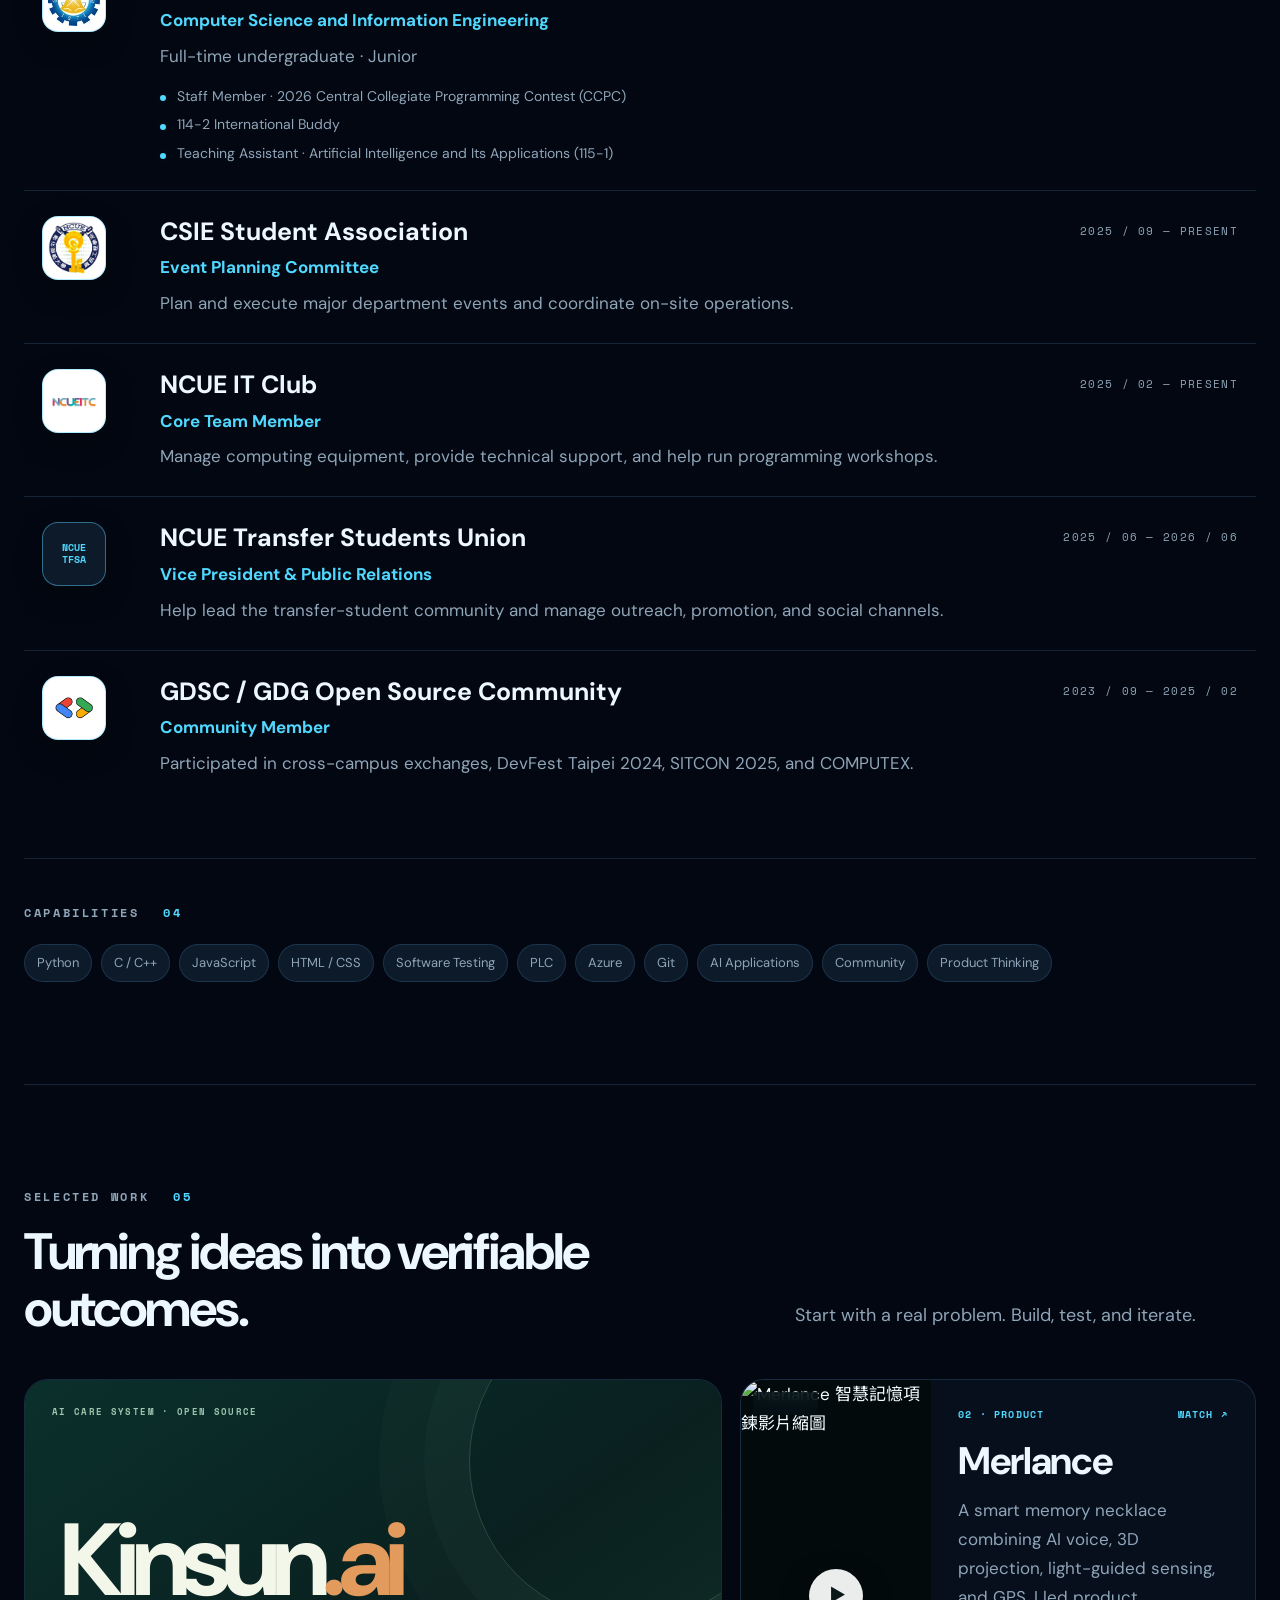
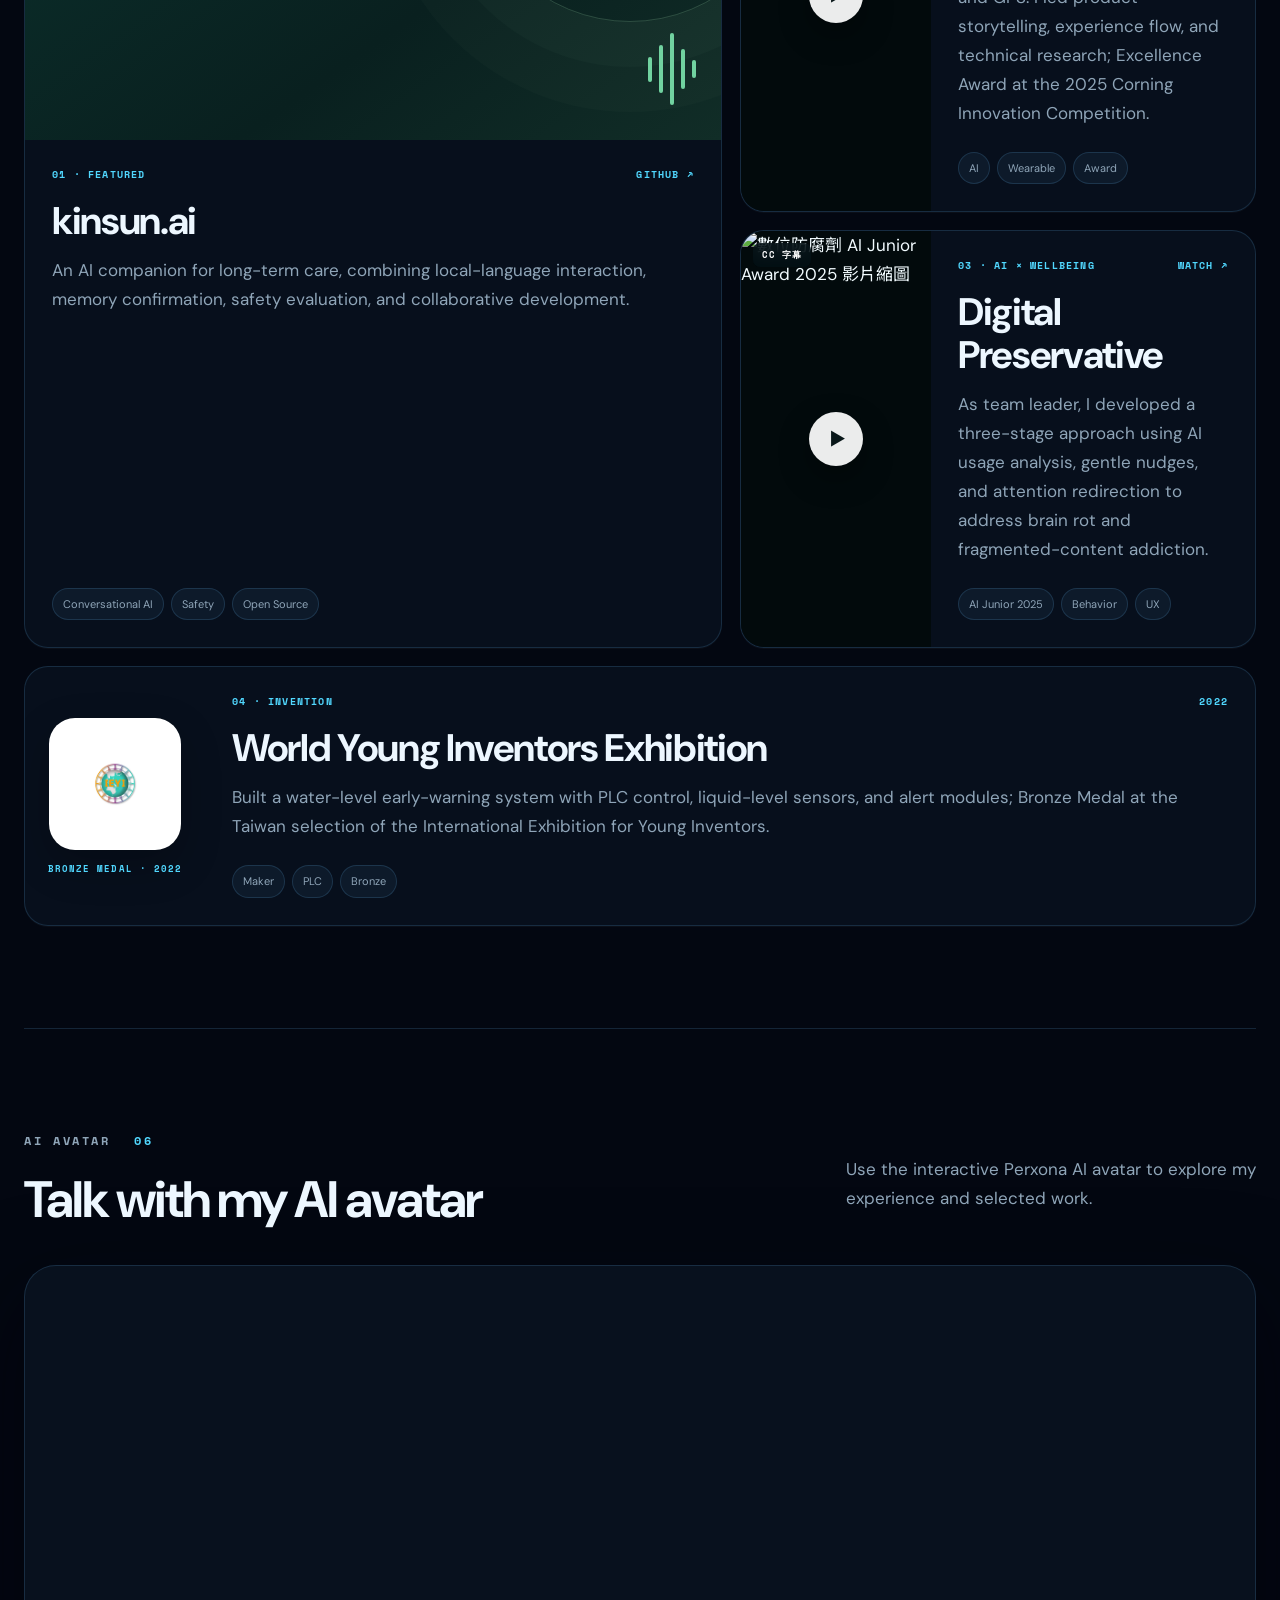
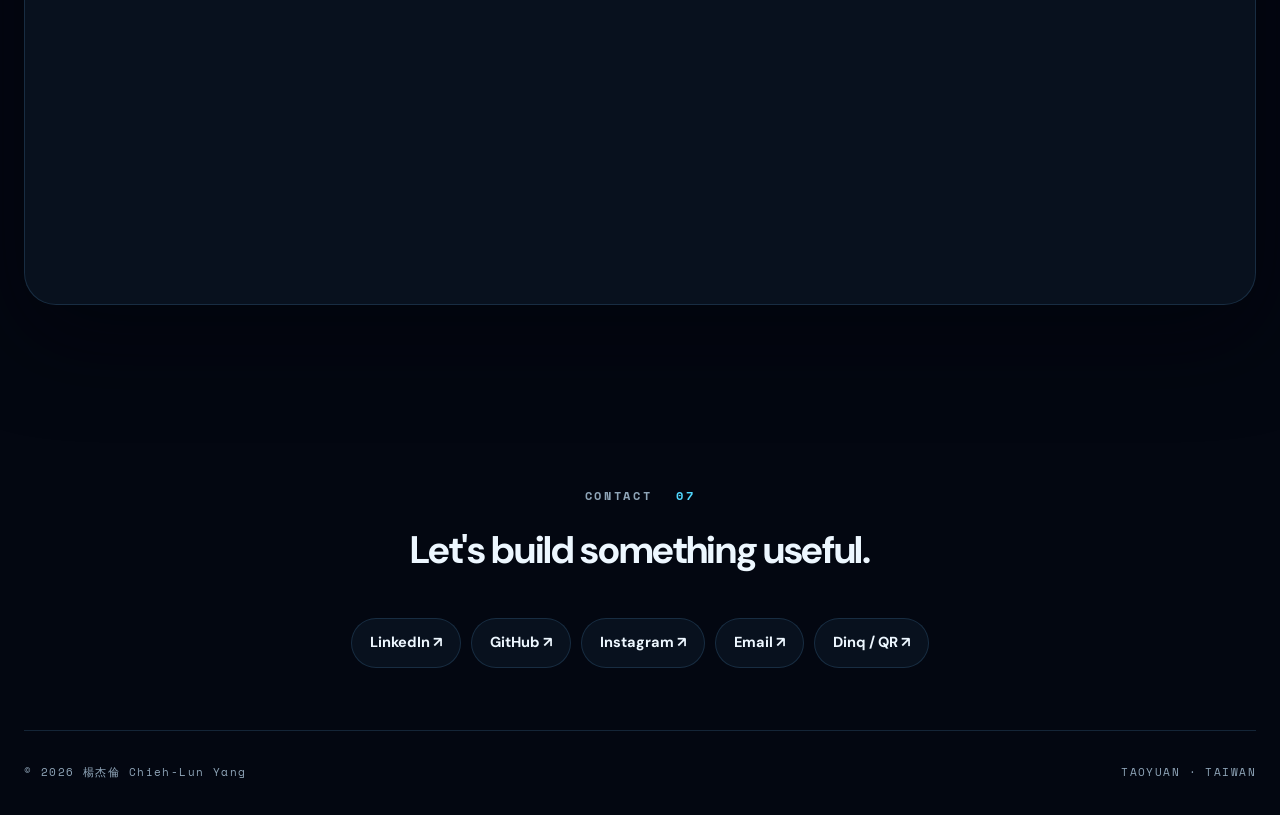
==== commit 8e43539d: "Optimize portfolio loading and discoverability" ====
--- a/index.html
+++ b/index.html
@@ -5,9 +5,19 @@
   <meta name="viewport" content="width=device-width,initial-scale=1">
   <meta name="description" content="楊杰倫 Chieh-Lun Yang — Computer Science, AI, software testing and product innovation portfolio.">
   <meta name="theme-color" content="#0b0718">
+  <link rel="canonical" href="https://dreamerforjay.github.io/FY26-MS-Workshop/">
+  <meta property="og:type" content="website">
+  <meta property="og:site_name" content="Chieh-Lun Yang Portfolio">
+  <meta property="og:title" content="楊杰倫 Chieh-Lun Yang｜Portfolio">
+  <meta property="og:description" content="Computer Science, applied AI, software testing, product development, and technical communities.">
+  <meta property="og:url" content="https://dreamerforjay.github.io/FY26-MS-Workshop/">
+  <meta property="og:image" content="https://dreamerforjay.github.io/FY26-MS-Workshop/assets/profile/chieh-lun-yang.jpg">
+  <meta name="twitter:card" content="summary_large_image">
   <title>楊杰倫 Chieh-Lun Yang｜Portfolio</title>
+  <link rel="preconnect" href="https://fonts.googleapis.com">
+  <link rel="preconnect" href="https://fonts.gstatic.com" crossorigin>
   <link rel="stylesheet" href="css/style.css?v=20260821-1">
-  <script type="module" src="https://cdn.perxona.ai/asia/prod/latest/widget/entry/index.js"></script>
+  <script type="application/ld+json">{"@context":"https://schema.org","@type":"Person","name":"Chieh-Lun Yang","alternateName":"楊杰倫","url":"https://dreamerforjay.github.io/FY26-MS-Workshop/","sameAs":["https://github.com/DreamerForJay","https://www.linkedin.com/in/chieh-lun-yang/","https://www.instagram.com/_jay_0919/"],"jobTitle":"Research & Development Intern","affiliation":{"@type":"CollegeOrUniversity","name":"National Changhua University of Education"}}</script>
 </head>
 <body>
   <a class="skip-link" href="#main">跳到主要內容</a>
@@ -27,12 +37,12 @@
   <header class="hero">
     <div class="hero-copy reveal">
       <p class="eyebrow"><span class="status-dot"></span><span data-i18n="available">OPEN TO COLLABORATION · 2026</span></p>
-      <div class="hero-name-row"><h1><span data-i18n="surname">楊杰倫</span><small><span>CHIEH-LUN YANG</span><span class="role-badge">CS STUDENT</span></small></h1><img class="hero-avatar" src="assets/profile/chieh-lun-yang.jpg" alt="楊杰倫 Chieh-Lun Yang"></div>
+      <div class="hero-name-row"><h1><span data-i18n="surname">楊杰倫</span><small><span>CHIEH-LUN YANG</span><span class="role-badge">CS STUDENT</span></small></h1><img class="hero-avatar" src="assets/profile/chieh-lun-yang.jpg" alt="楊杰倫 Chieh-Lun Yang" width="640" height="640" decoding="async" fetchpriority="high"></div>
       <h2 data-i18n="headline">把問題弄懂，做出能被使用、也能持續改進的產品。</h2>
       <p class="hero-intro" data-i18n="intro">資訊工程學系學生，目前於 TMYTEK 擔任研發實習生。專注 AI 應用、軟體測試、產品開發與技術社群。</p>
     </div>
     <div class="globe-card reveal">
-      <canvas id="globe-canvas" aria-label="Interactive globe centered on Taoyuan, Taiwan"></canvas>
+      <canvas id="globe-canvas" aria-label="Interactive globe centered on Taoyuan, Taiwan">Interactive globe showing Taoyuan, Taiwan.</canvas>
       <div class="globe-location"><span>TAOYUAN · TAIWAN</span><strong id="taipei-time">--:--:--</strong><small id="taipei-date">----</small></div>
       <p class="globe-hint">DRAG TO EXPLORE</p>
       <p class="globe-disciplines">AI · SOFTWARE<br>PRODUCT · COMMUNITY</p>
@@ -49,23 +59,23 @@
       <p class="section-kicker">EXPERIENCE <span>02</span></p>
       <div class="experience-list">
         <article class="experience-card featured reveal">
-          <a class="brand-logo brand-tmy" href="https://tmytek.com/" target="_blank" rel="noopener" aria-label="Visit TMYTEK official website"><img src="assets/company-logos/tmytek.jpg" alt="TMYTEK logo"></a>
+          <a class="brand-logo brand-tmy" href="https://tmytek.com/" target="_blank" rel="noopener" aria-label="Visit TMYTEK official website"><img src="assets/company-logos/tmytek.jpg" width="200" height="200" loading="lazy" decoding="async" alt="TMYTEK logo"></a>
           <div class="experience-copy"><div class="role-line"><div><h3><a class="company-link" href="https://tmytek.com/" target="_blank" rel="noopener">TMY Technology（稜研科技） ↗</a></h3><h4 data-i18n="exp1Role">Research &amp; Development Intern</h4></div><time data-i18n="exp1Time">2026 / 07 — 現在</time></div><p class="meta" data-i18n="exp1Meta">實習 · 新竹／板橋 · 現場</p><ul><li data-i18n="exp1a">參與毫米波與通訊技術相關產品研發，協助跨據點的工程協作。</li><li data-i18n="exp1b">將研究需求轉換為可驗證的技術任務，持續紀錄測試與迭代結果。</li></ul></div>
         </article>
         <article class="experience-card reveal">
-          <a class="brand-logo brand-honhai" href="https://www.foxconn.com/zh-tw" target="_blank" rel="noopener" aria-label="Visit Foxconn official website"><img src="assets/company-logos/foxconn.jpg" alt="鴻海精密工業 logo"></a>
+          <a class="brand-logo brand-honhai" href="https://www.foxconn.com/zh-tw" target="_blank" rel="noopener" aria-label="Visit Foxconn official website"><img src="assets/company-logos/foxconn.jpg" width="200" height="200" loading="lazy" decoding="async" alt="鴻海精密工業 logo"></a>
           <div class="experience-copy"><div class="role-line"><div><h3><a class="company-link" href="https://www.foxconn.com/zh-tw" target="_blank" rel="noopener" data-i18n="foxconn">鴻海精密工業 ↗</a></h3><h4>Future Talent Program Associate</h4></div><time data-i18n="exp2Time">2026 / 03 — 現在</time></div><p class="meta" data-i18n="hybrid">實習 · 混合型</p><ul><li data-i18n="exp2a">撰寫產業趨勢、AI 與自動化技術內容，讓複雜議題更容易被理解。</li><li data-i18n="exp2b">協助技術研討會、企業說明會與校園講座，促進學生與企業交流。</li><li data-i18n="exp2c">蒐集學生對技術議題與職涯發展的回饋，提供活動與人才策略參考。</li></ul></div>
         </article>
         <article class="experience-card reveal">
-          <a class="brand-logo brand-104" href="https://corp.104.com.tw/" target="_blank" rel="noopener" aria-label="Visit 104 Corporation official website"><img src="assets/company-logos/104.jpg" alt="104 人力銀行 logo"></a>
+          <a class="brand-logo brand-104" href="https://corp.104.com.tw/" target="_blank" rel="noopener" aria-label="Visit 104 Corporation official website"><img src="assets/company-logos/104.jpg" width="200" height="200" loading="lazy" decoding="async" alt="104 人力銀行 logo"></a>
           <div class="experience-copy"><div class="role-line"><div><h3><a class="company-link" href="https://corp.104.com.tw/" target="_blank" rel="noopener" data-i18n="corp104">104 人力銀行 ↗</a></h3><h4>Campus Ambassador｜<span data-i18n="careerTeam">職涯課程組</span></h4></div><time>2025 / 07 — 2026 / 06</time></div><p class="meta" data-i18n="hybrid">實習 · 混合型</p><ul><li data-i18n="exp3a">推廣校園職涯資源、實習與打工機會，負責內容創作與社群經營。</li><li data-i18n="exp3b">協助全國競賽並審閱超過 600 件作品，參與建立評分標準。</li><li data-i18n="exp3c">協調企業講師、課程資訊與活動時程，強化產學連結。</li></ul></div>
         </article>
         <article class="experience-card reveal">
-          <a class="brand-logo brand-tpv" href="https://www.tpv-tech.com/en/" target="_blank" rel="noopener" aria-label="Visit TPV Technology official website"><img src="assets/company-logos/tpv.jpg" alt="TPV Technology logo"></a>
+          <a class="brand-logo brand-tpv" href="https://www.tpv-tech.com/en/" target="_blank" rel="noopener" aria-label="Visit TPV Technology official website"><img src="assets/company-logos/tpv.jpg" width="200" height="200" loading="lazy" decoding="async" alt="TPV Technology logo"></a>
           <div class="experience-copy"><div class="role-line"><div><h3><a class="company-link" href="https://www.tpv-tech.com/en/" target="_blank" rel="noopener">TPV Technology（冠捷科技） ↗</a></h3><h4>Information Technology Internship</h4></div><time>2025 / 07 — 2025 / 08</time></div><p class="meta" data-i18n="exp4Meta">實習 · 中國福建 · 現場</p><ul><li data-i18n="exp4a">加入多語系顯示器翻譯自動化測試專案。</li><li data-i18n="exp4b">協助 Python 測試腳本、測試報告、UI／功能／回歸測試與 Bug Tracking。</li></ul></div>
         </article>
         <article class="experience-card reveal">
-          <a class="brand-logo brand-glows" href="https://glows.ai/" target="_blank" rel="noopener" aria-label="Visit Glows.ai official website"><img src="assets/company-logos/glows-ai.jpg" alt="Glows.ai logo"></a>
+          <a class="brand-logo brand-glows" href="https://glows.ai/" target="_blank" rel="noopener" aria-label="Visit Glows.ai official website"><img src="assets/company-logos/glows-ai.jpg" width="200" height="200" loading="lazy" decoding="async" alt="Glows.ai logo"></a>
           <div class="experience-copy"><div class="role-line"><div><h3><a class="company-link" href="https://glows.ai/" target="_blank" rel="noopener">Glows.ai ↗</a></h3><h4>Campus Ambassador｜Technical Group</h4></div><time>2024 / 12 — 2025 / 06</time></div><p class="meta" data-i18n="hybrid">實習 · 混合型</p><ul><li data-i18n="exp5a">執行系統流程與穩定性測試，整理問題並協助技術展示。</li><li data-i18n="exp5b">參與 AI Expo Taiwan 2025 與 COMPUTEX 現場推廣。</li></ul></div>
         </article>
       </div>
@@ -75,19 +85,19 @@
       <div class="section-label-row"><p class="section-kicker">EDUCATION &amp; COMMUNITY <span>03</span></p><p data-i18n="educationSectionLabel">Academic background and community leadership</p></div>
       <div class="community-list">
         <article class="community-row education-row">
-          <div class="community-badge logo-badge"><img src="assets/community-logos/ncue.jpg" alt="NCUE logo"></div><div class="community-copy"><h3 data-i18n="educationTitle">國立彰化師範大學</h3><h4 data-i18n="educationMajorShort">資訊工程學系</h4><p data-i18n="educationStatus">大學日間部 · 大三在學中</p><ul class="education-details"><li data-i18n="educationCcpc">2026 CCPC 工作人員</li><li data-i18n="educationBuddy">114-2 International Buddy 國際學伴</li><li data-i18n="educationTa">115-1 人工智慧及其應用課程助教</li></ul></div><time>2023 / 09 — 2027 / 06</time>
+          <div class="community-badge logo-badge"><img src="assets/community-logos/ncue.jpg" width="100" height="100" loading="lazy" decoding="async" alt="NCUE logo"></div><div class="community-copy"><h3 data-i18n="educationTitle">國立彰化師範大學</h3><h4 data-i18n="educationMajorShort">資訊工程學系</h4><p data-i18n="educationStatus">大學日間部 · 大三在學中</p><ul class="education-details"><li data-i18n="educationCcpc">2026 CCPC 工作人員</li><li data-i18n="educationBuddy">114-2 International Buddy 國際學伴</li><li data-i18n="educationTa">115-1 人工智慧及其應用課程助教</li></ul></div><time>2023 / 09 — 2027 / 06</time>
         </article>
         <article class="community-row">
-          <div class="community-badge logo-badge"><img src="assets/community-logos/ncue-csie.png" alt="NCUE Department of Computer Science and Information Engineering logo"></div><div class="community-copy"><h3 data-i18n="csieAssociation">資訊工程學系學會</h3><h4 data-i18n="eventTeam">活動組</h4><p data-i18n="eventTeamDesc">協助規劃與執行系上大型活動，負責現場協調與支援。</p></div><time data-i18n="sepPresent">2025 / 09 — 現在</time>
+          <div class="community-badge logo-badge"><img src="assets/community-logos/ncue-csie.png" width="553" height="552" loading="lazy" decoding="async" alt="NCUE Department of Computer Science and Information Engineering logo"></div><div class="community-copy"><h3 data-i18n="csieAssociation">資訊工程學系學會</h3><h4 data-i18n="eventTeam">活動組</h4><p data-i18n="eventTeamDesc">協助規劃與執行系上大型活動，負責現場協調與支援。</p></div><time data-i18n="sepPresent">2025 / 09 — 現在</time>
         </article>
         <article class="community-row">
-          <div class="community-badge logo-badge wide-logo"><img src="assets/community-logos/ncueitc.jpg" alt="NCUE IT Club logo"></div><div class="community-copy"><h3>NCUE <span data-i18n="itClub">資訊社</span></h3><h4 data-i18n="itClubRole">核心幹部</h4><p data-i18n="itClubDesc">管理社團電腦設備與技術支援，協助辦理程式工作坊與技術交流。</p></div><time data-i18n="febPresent">2025 / 02 — 現在</time>
+          <div class="community-badge logo-badge wide-logo"><img src="assets/community-logos/ncueitc.jpg" width="1080" height="1080" loading="lazy" decoding="async" alt="NCUE IT Club logo"></div><div class="community-copy"><h3>NCUE <span data-i18n="itClub">資訊社</span></h3><h4 data-i18n="itClubRole">核心幹部</h4><p data-i18n="itClubDesc">管理社團電腦設備與技術支援，協助辦理程式工作坊與技術交流。</p></div><time data-i18n="febPresent">2025 / 02 — 現在</time>
         </article>
         <article class="community-row">
           <div class="community-badge text-badge">NCUE<br>TFSA</div><div class="community-copy"><h3 data-i18n="transferUnion">彰師大轉學生聯誼社</h3><h4 data-i18n="vicePr">副會長 &amp; 公關</h4><p data-i18n="transferDesc">轉學生交流平台主要負責人之一，負責對外聯繫、活動宣傳與社群經營。</p></div><time data-i18n="transferTime">2025 / 06 — 2026 / 06</time>
         </article>
         <article class="community-row">
-          <div class="community-badge logo-badge"><img src="assets/community-logos/gdg.png" alt="Google Developer Groups logo"></div><div class="community-copy"><h3>GDSC / GDG <span data-i18n="openSourceClub">開源社</span></h3><h4 data-i18n="communityMember">社群參與成員</h4><p data-i18n="gdgDesc">參與跨校技術交流、DevFest Taipei 2024、SITCON 2025 與 COMPUTEX。</p></div><time>2023 / 09 — 2025 / 02</time>
+          <div class="community-badge logo-badge"><img src="assets/community-logos/gdg.png" width="388" height="388" loading="lazy" decoding="async" alt="Google Developer Groups logo"></div><div class="community-copy"><h3>GDSC / GDG <span data-i18n="openSourceClub">開源社</span></h3><h4 data-i18n="communityMember">社群參與成員</h4><p data-i18n="gdgDesc">參與跨校技術交流、DevFest Taipei 2024、SITCON 2025 與 COMPUTEX。</p></div><time>2023 / 09 — 2025 / 02</time>
         </article>
       </div>
       <div class="capabilities-bar"><p class="section-kicker">CAPABILITIES <span>04</span></p><div class="skill-cloud"><span>Python</span><span>C / C++</span><span>JavaScript</span><span>HTML / CSS</span><span>Software Testing</span><span>PLC</span><span>Azure</span><span>Git</span><span>AI Applications</span><span>Community</span><span>Product Thinking</span></div></div>
@@ -104,15 +114,15 @@
           <div class="work-content"><div class="work-meta"><span>01 · FEATURED</span><span>GITHUB ↗</span></div><h3>kinsun.ai</h3><p data-i18n="kinsunDesc">智慧長照 AI 陪伴系統：以在地語言、記憶確認、安全評估與協作開發，打造更有溫度的日常陪伴。</p><div class="tag-row"><span>Conversational AI</span><span>Safety</span><span>Open Source</span></div></div>
         </a>
         <a class="work-card video-card reveal" href="https://www.youtube.com/watch?v=64SL22QFiXE" target="_blank" rel="noopener">
-          <div class="video-thumb"><img src="https://i.ytimg.com/vi/64SL22QFiXE/hqdefault.jpg" alt="Merlance 智慧記憶項鍊影片縮圖" loading="lazy"><span class="play-button" aria-hidden="true">▶</span><span class="platform-badge">YouTube</span></div>
+          <div class="video-thumb"><img src="https://i.ytimg.com/vi/64SL22QFiXE/hqdefault.jpg" width="480" height="360" decoding="async" alt="Merlance 智慧記憶項鍊影片縮圖" loading="lazy"><span class="play-button" aria-hidden="true">▶</span><span class="platform-badge">YouTube</span></div>
           <div class="work-content"><div class="work-meta"><span>02 · PRODUCT</span><span>WATCH ↗</span></div><h3>Merlance</h3><p data-i18n="project1">智慧記憶項鍊，整合 AI 語音、3D 投影、光導感測與 GPS；負責產品敘事、體驗流程與技術研究，獲 2025 康寧創星家優等獎。</p><div class="tag-row"><span>AI</span><span>Wearable</span><span>Award</span></div></div>
         </a>
         <a class="work-card video-card reveal" href="https://www.youtube.com/watch?v=78hk0V9nmzQ" target="_blank" rel="noopener">
-          <div class="video-thumb"><img src="https://i.ytimg.com/vi/78hk0V9nmzQ/hqdefault.jpg" alt="數位防腐劑 AI Junior Award 2025 影片縮圖" loading="lazy"><span class="play-button" aria-hidden="true">▶</span><span class="platform-badge">CC 字幕</span></div>
+          <div class="video-thumb"><img src="https://i.ytimg.com/vi/78hk0V9nmzQ/hqdefault.jpg" width="480" height="360" decoding="async" alt="數位防腐劑 AI Junior Award 2025 影片縮圖" loading="lazy"><span class="play-button" aria-hidden="true">▶</span><span class="platform-badge">CC 字幕</span></div>
           <div class="work-content"><div class="work-meta"><span>03 · AI × WELLBEING</span><span>WATCH ↗</span></div><h3 data-i18n="detoxTitle">數位防腐劑</h3><p data-i18n="project2">擔任組長，以 AI 使用分析、溫和提醒與注意力轉移三階段方法，協助使用者改善「腦腐」與碎片內容成癮。</p><div class="tag-row"><span>AI Junior 2025</span><span>Behavior</span><span>UX</span></div></div>
         </a>
         <article class="work-card award-card reveal">
-          <div class="award-logo"><img src="assets/community-logos/ieyi.gif" alt="IEYI International Exhibition for Young Inventors logo"><span>BRONZE MEDAL · 2022</span></div>
+          <div class="award-logo"><img src="assets/community-logos/ieyi.gif" width="1013" height="600" loading="lazy" decoding="async" alt="IEYI International Exhibition for Young Inventors logo"><span>BRONZE MEDAL · 2022</span></div>
           <div class="work-content"><div class="work-meta"><span>04 · INVENTION</span><span>2022</span></div><h3>World Young Inventors Exhibition</h3><p data-i18n="project3">世界青少年發明展臺灣選拔銅牌，展現團隊協作、創意發想與原型實作能力。</p><div class="tag-row"><span>Maker</span><span>PLC</span><span>Bronze</span></div></div>
         </article>
       </div>
@@ -139,7 +149,7 @@
   <dialog class="qr-dialog" id="qr-dialog" aria-labelledby="qr-title">
     <button class="dialog-close" type="button" aria-label="關閉 QR Code">×</button>
     <p class="section-kicker">DINQ CARD</p><h2 id="qr-title" data-i18n="qrTitle">掃描查看所有聯絡方式</h2><p data-i18n="qrBody">用手機相機掃描，或直接點下方連結。</p>
-    <a class="qr-image-link" href="https://dinq.me/clyang" target="_blank" rel="noopener"><img src="assets/clyang-qrcode-2026-08-12.png" alt="dinq.me/clyang QR Code"></a>
+    <a class="qr-image-link" href="https://dinq.me/clyang" target="_blank" rel="noopener"><img src="assets/clyang-qrcode-2026-08-12.png" width="420" height="420" loading="lazy" decoding="async" alt="dinq.me/clyang QR Code"></a>
     <a class="qr-url" href="https://dinq.me/clyang" target="_blank" rel="noopener">dinq.me/clyang ↗</a>
   </dialog>
   <dialog class="site-menu" id="site-menu" aria-label="Site menu">
